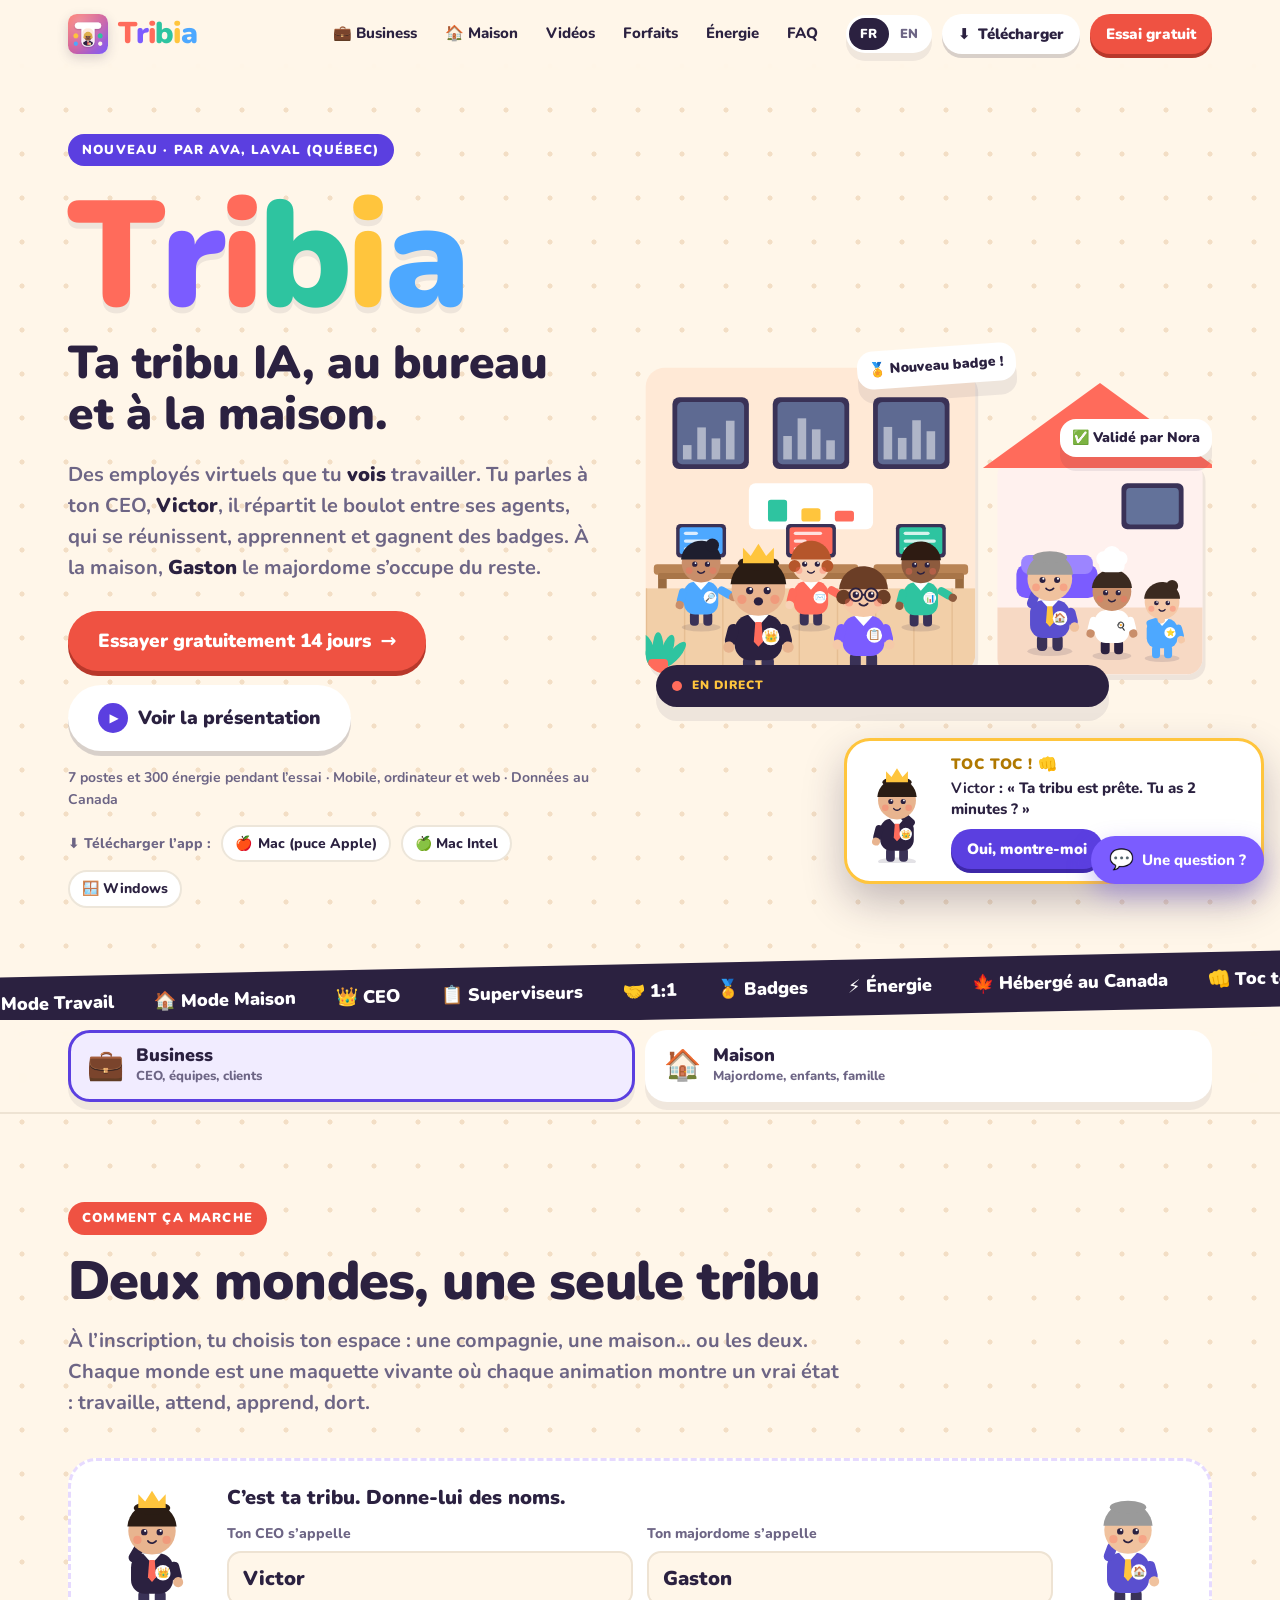
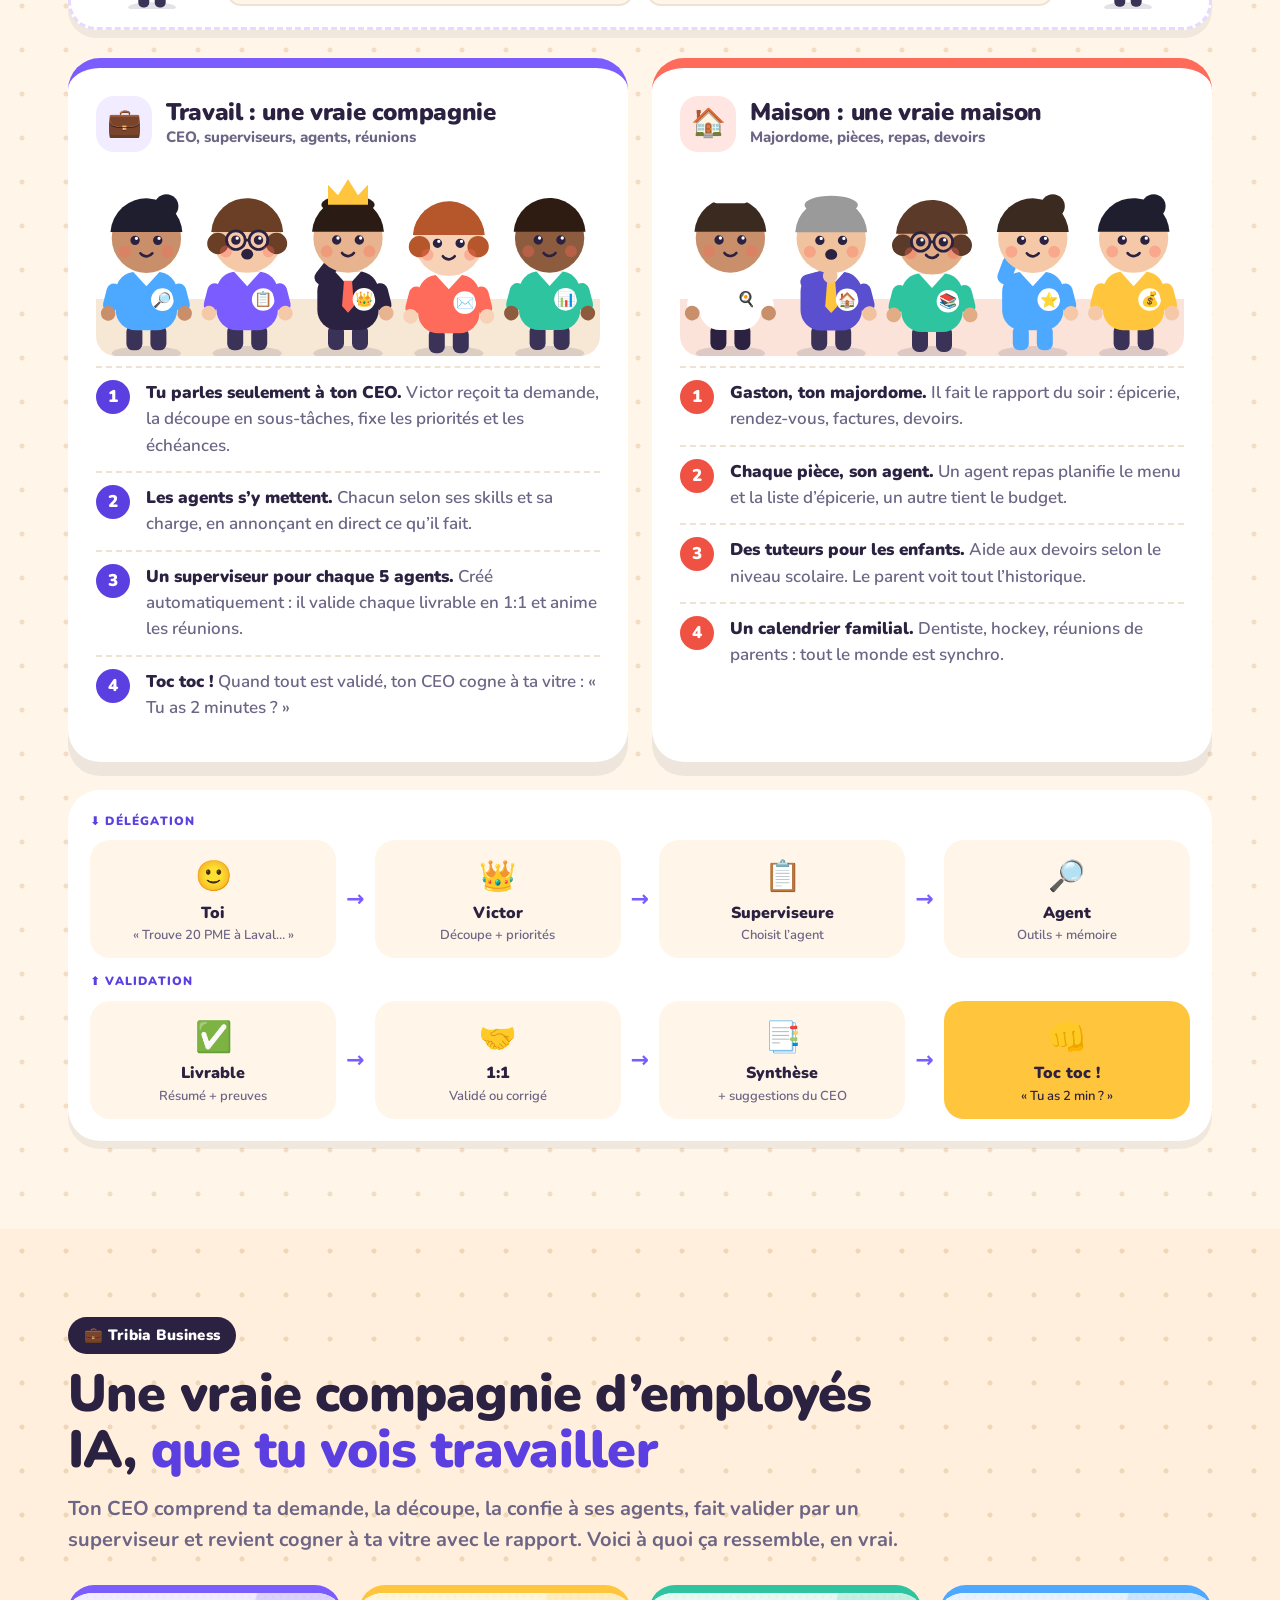
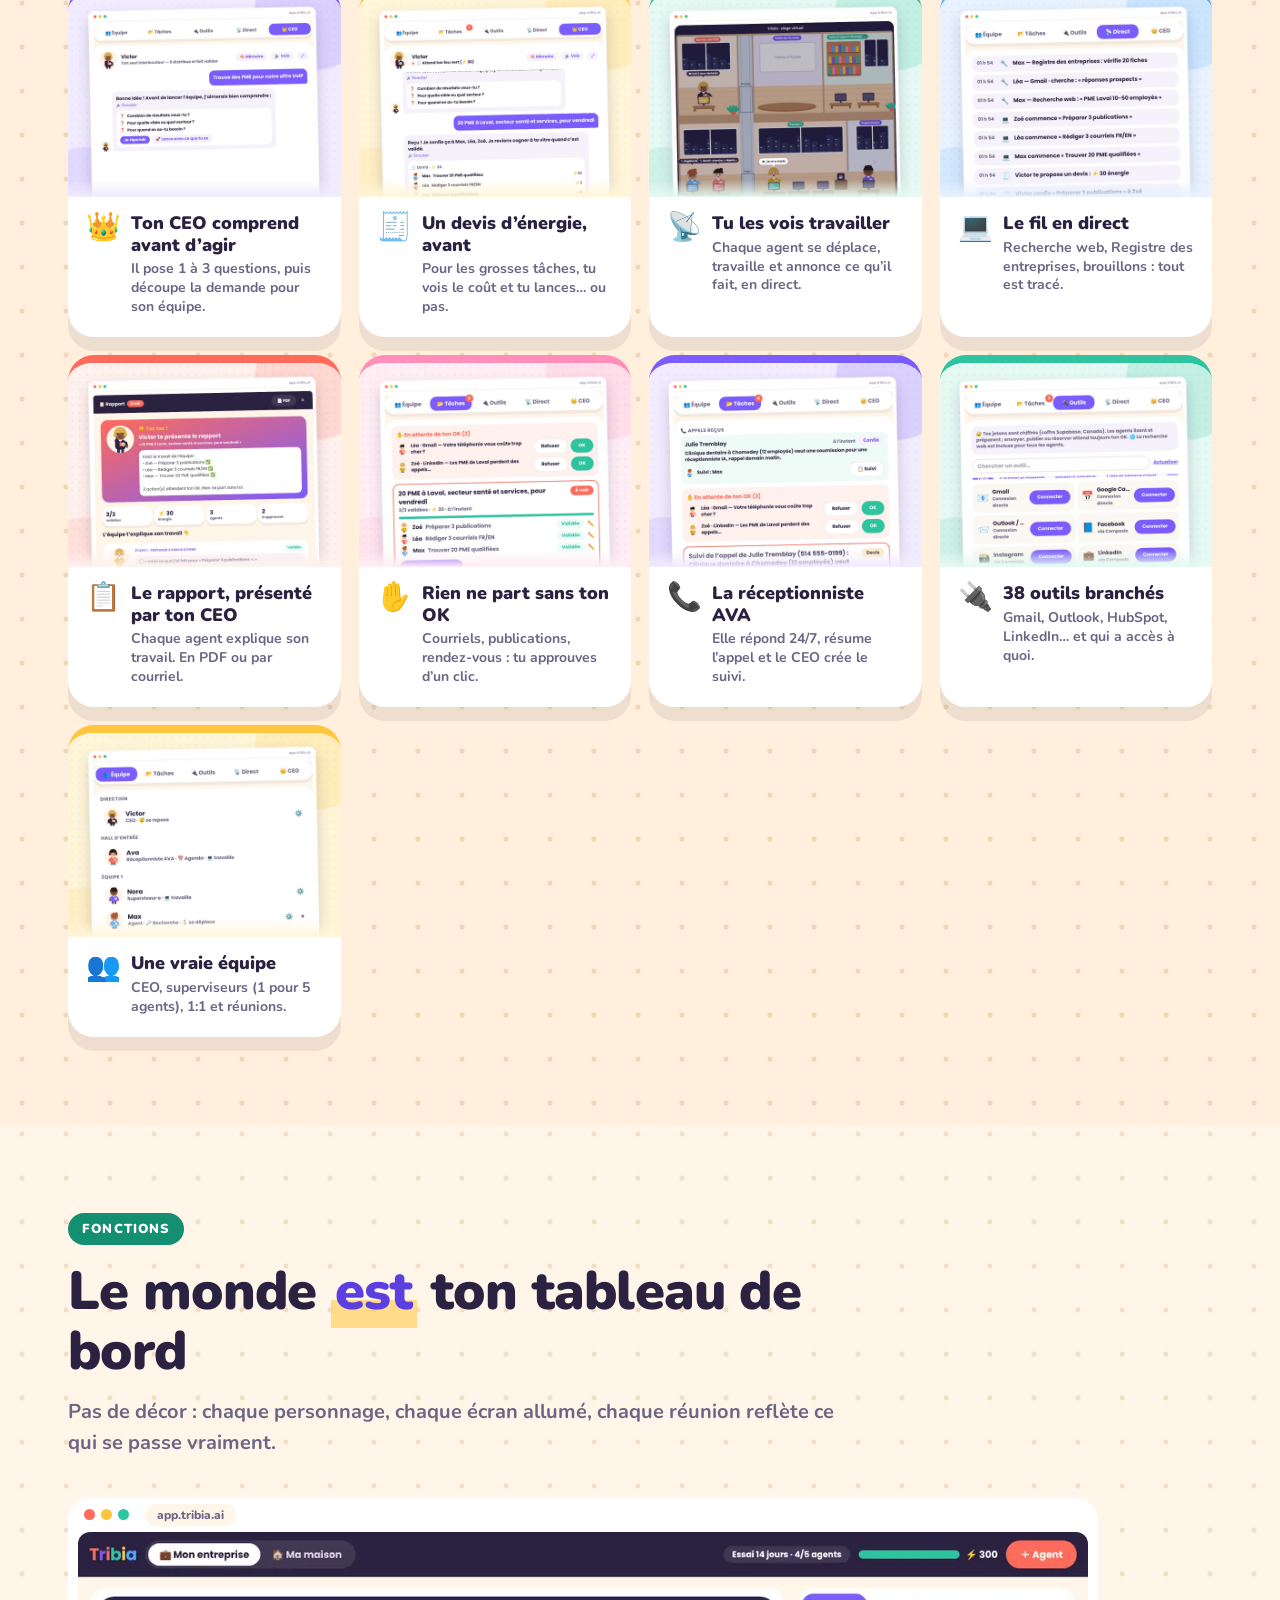
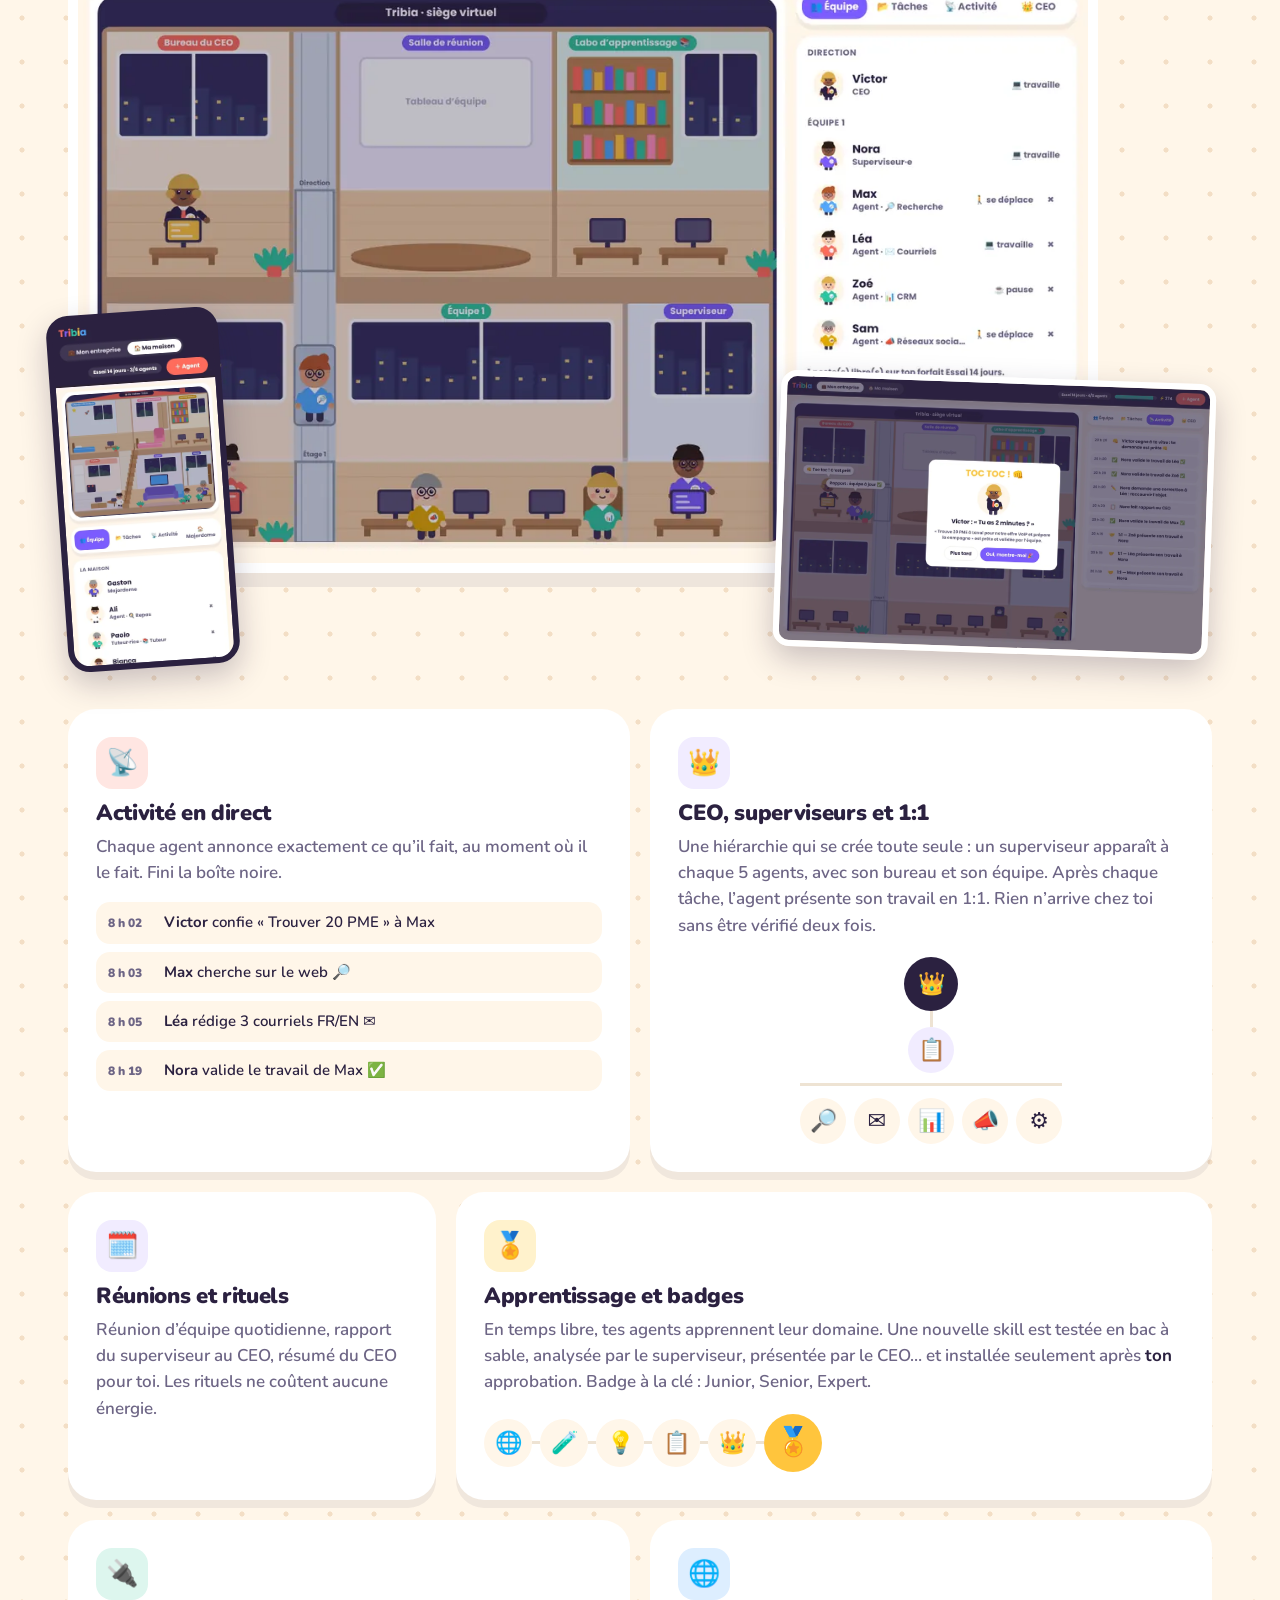
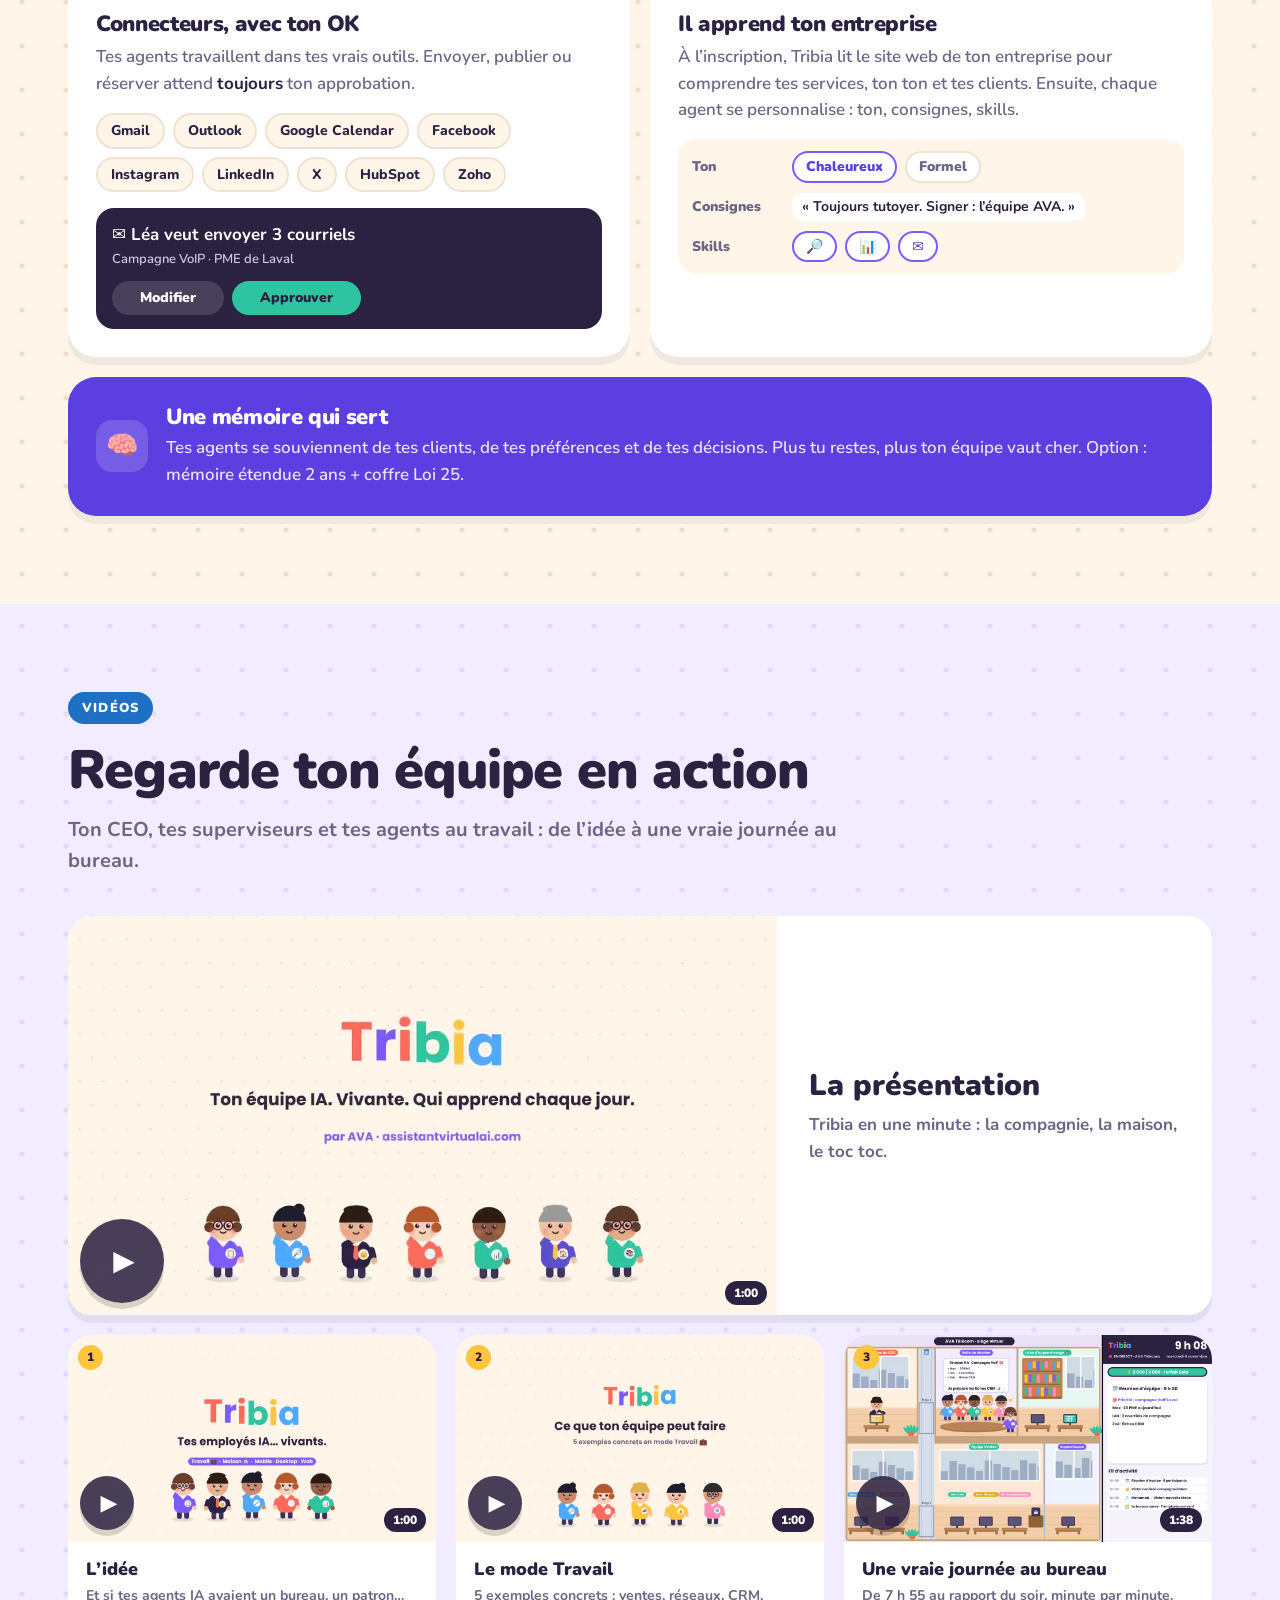
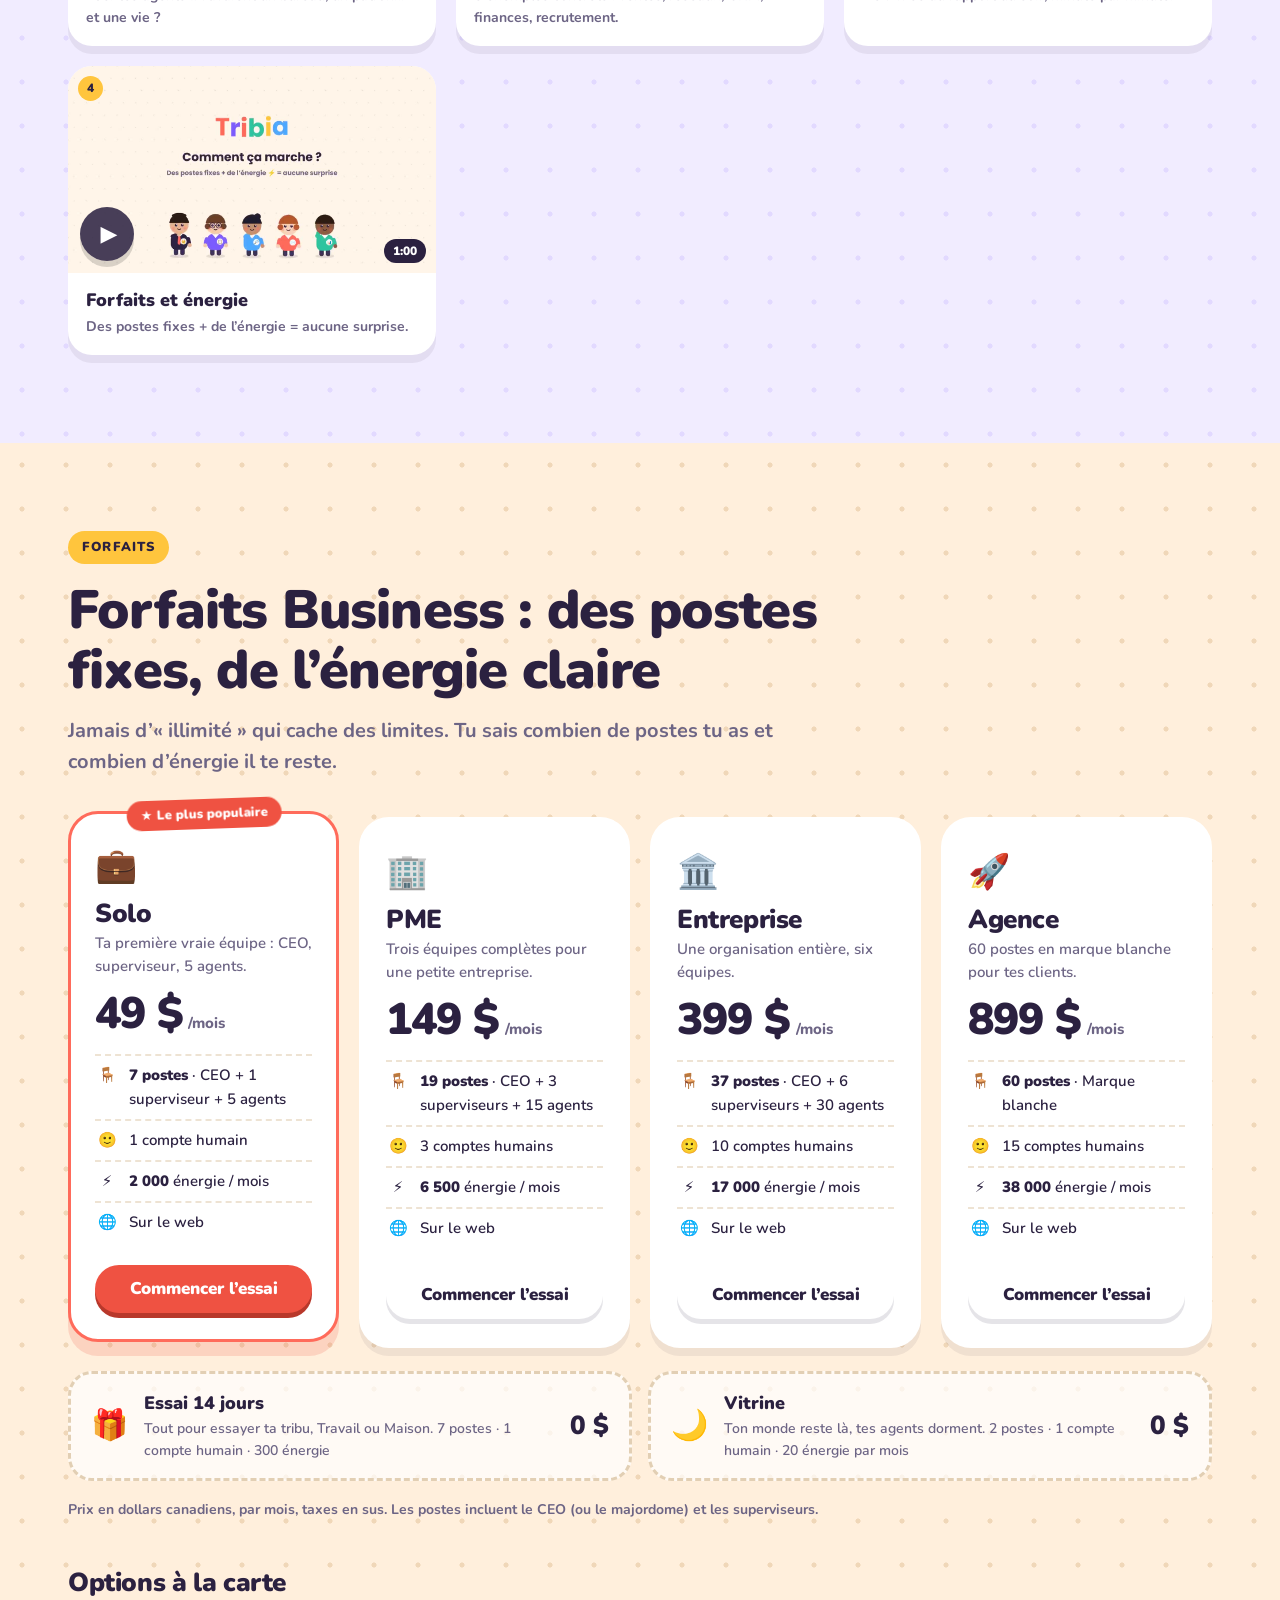
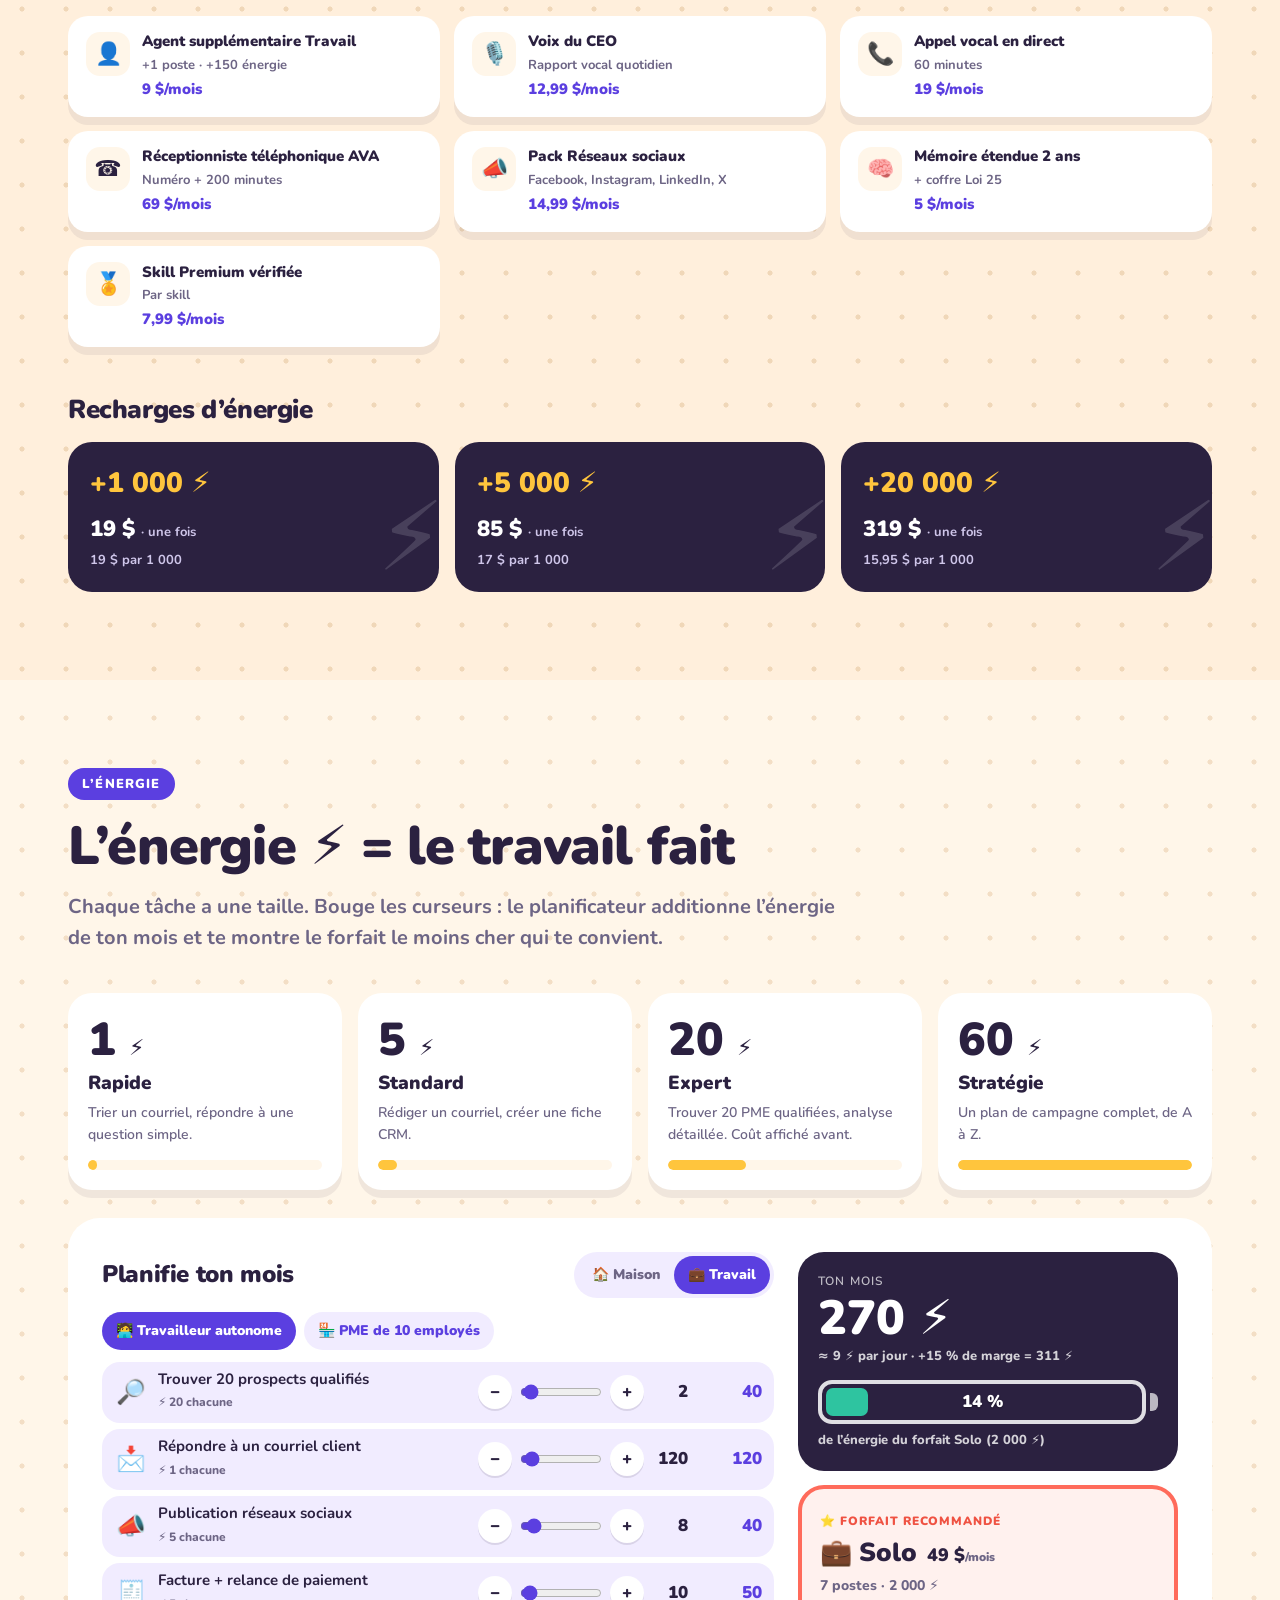
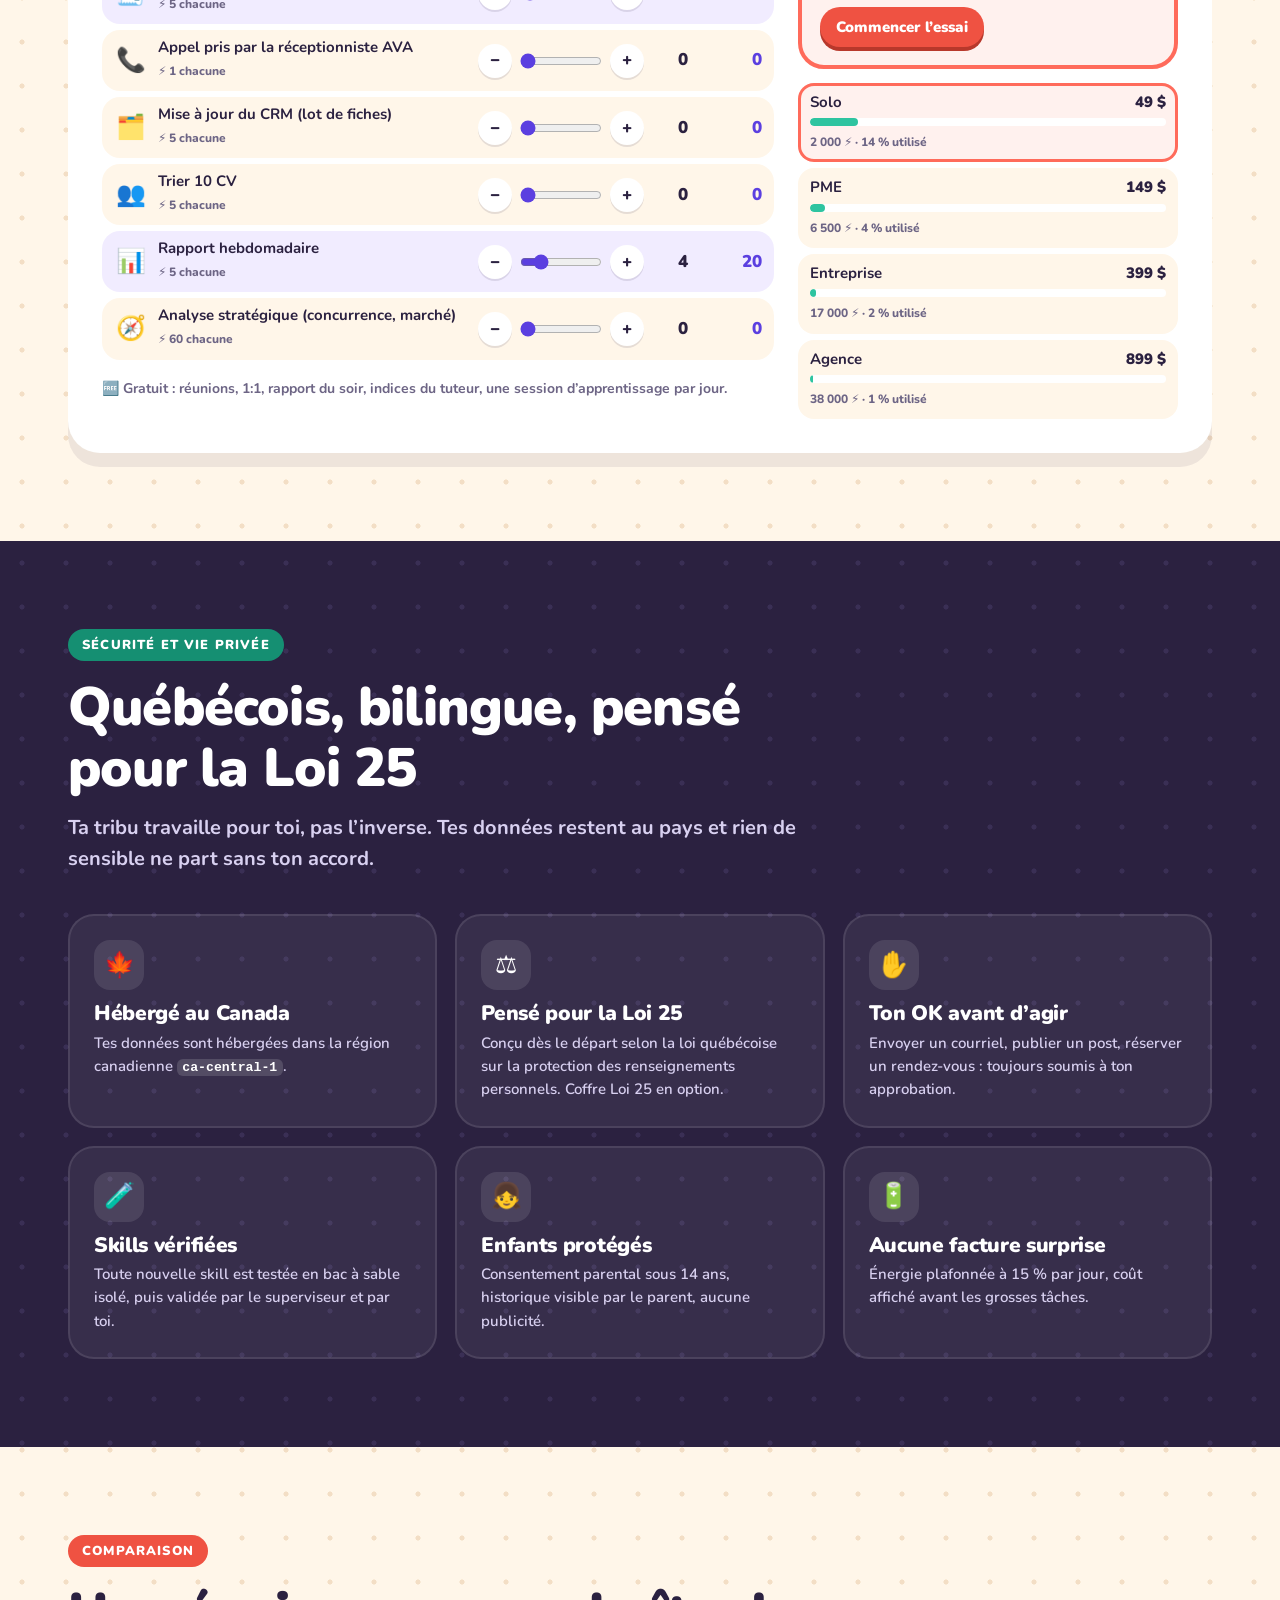
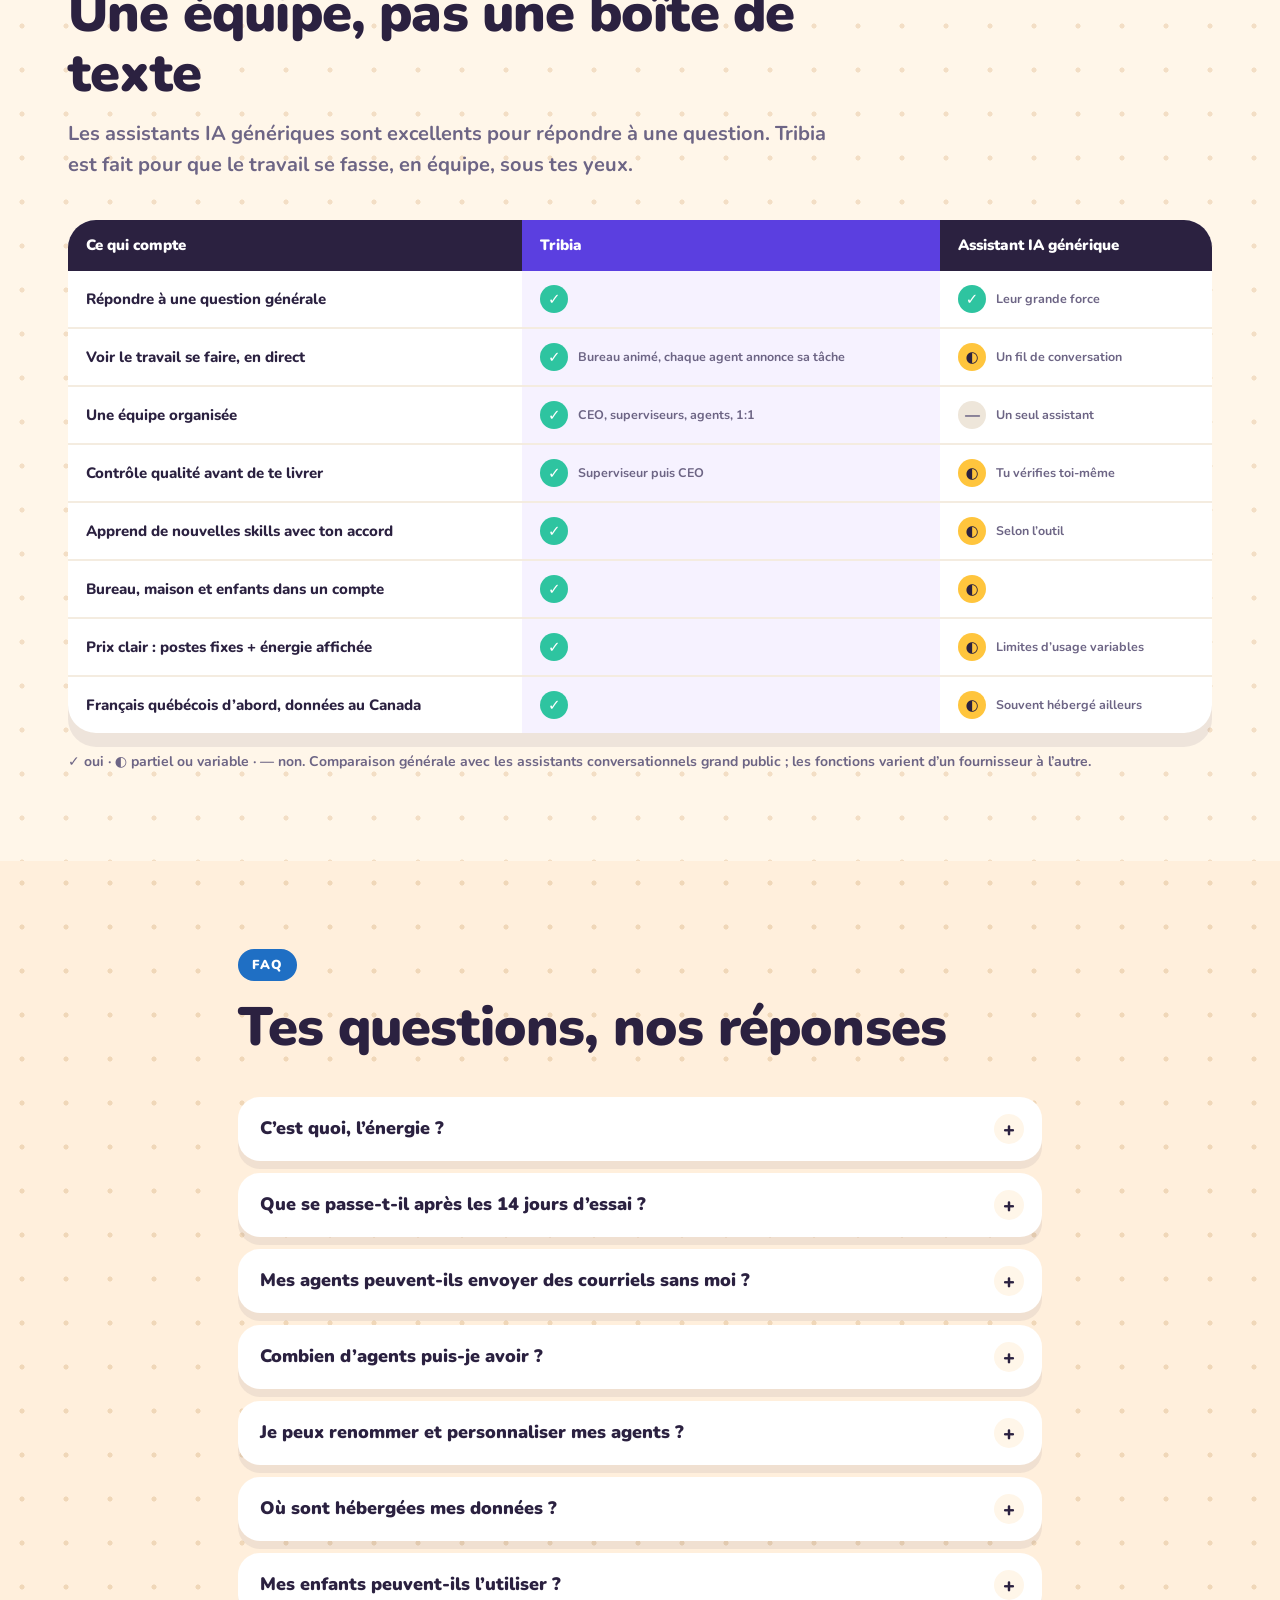
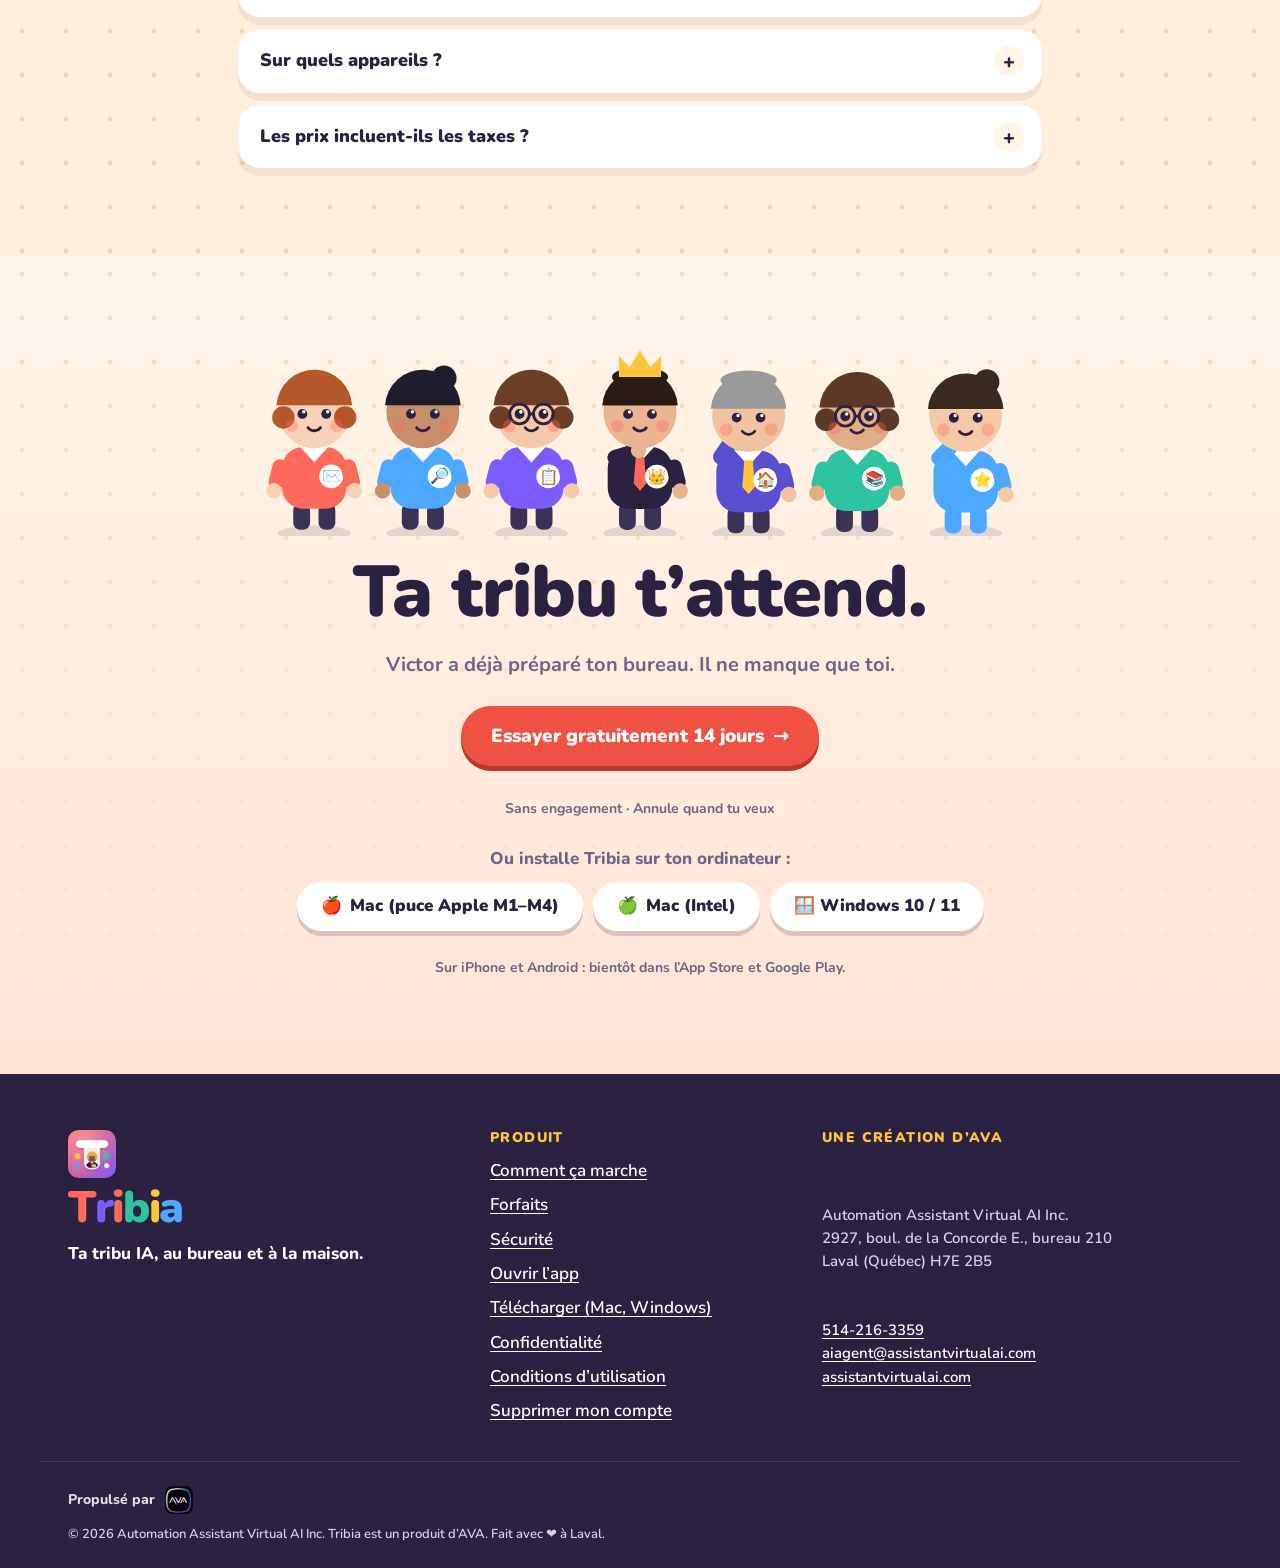
==== index.html @ 245bad97 "Publication 8109d68" ====
<!doctype html>
<html lang="fr">
<head>
<meta charset="utf-8">
<meta name="viewport" content="width=device-width, initial-scale=1">
<title>Tribia — Ta tribu IA, au bureau et à la maison</title>
<meta name="description" content="Tribia : des employés IA virtuels que tu vois travailler. Un CEO, des superviseurs et des agents au bureau, un majordome à la maison. Essai gratuit 14 jours. Données hébergées au Canada.">
<meta name="theme-color" content="#FFF6E9">
<meta property="og:title" content="Tribia — Ta tribu IA, au bureau et à la maison">
<meta property="og:description" content="Des employés IA vivants : un CEO qui distribue le travail, des agents qui se réunissent et apprennent, un majordome pour la maison.">
<meta property="og:image" content="assets/posters/tribia-presentation.jpg">
<link rel="icon" type="image/png" href="assets/img/favicon.png">
<link rel="apple-touch-icon" href="assets/img/apple-touch-icon.png">
<link rel="preload" href="assets/fonts/nunito-latin-wght-normal.woff2" as="font" type="font/woff2" crossorigin>
<link rel="stylesheet" href="assets/css/site.css">
</head>
<body>
<a class="skip" href="#main"><span data-l="fr">Aller au contenu</span><span data-l="en">Skip to content</span></a>

<!-- ================= EN-TÊTE ================= -->
<header class="top" id="top">
  <div class="wrap top-in">
    <a class="brand" href="#accueil" aria-label="Tribia — accueil" data-aria-fr="Tribia — accueil" data-aria-en="Tribia — home">
      <img class="brand-ic" src="assets/img/tribia-icon.png" alt="" width="40" height="40">
      <span class="wm" aria-hidden="true"><span>T</span><span>r</span><span>i</span><span>b</span><span>i</span><span>a</span></span>
    </a>
    <nav class="nav" id="nav" aria-label="Navigation principale" data-aria-fr="Navigation principale" data-aria-en="Main navigation">
      <a href="#business" data-goto="work">💼 Business</a>
      <a href="#maison" data-goto="home">🏠 <span data-l="fr">Maison</span><span data-l="en">Home</span></a>
      <a href="#videos" data-goto="videos"><span data-l="fr">Vidéos</span><span data-l="en">Videos</span></a>
      <a href="#forfaits" data-goto="plans"><span data-l="fr">Forfaits</span><span data-l="en">Pricing</span></a>
      <a href="#energie"><span data-l="fr">Énergie</span><span data-l="en">Energy</span></a>
      <a href="#faq">FAQ</a>
    </nav>
    <div class="top-act">
      <div class="lang" role="group" aria-label="Langue" data-aria-fr="Langue" data-aria-en="Language">
        <button type="button" data-setlang="fr" aria-pressed="true" lang="fr">FR</button>
        <button type="button" data-setlang="en" aria-pressed="false" lang="en">EN</button>
      </div>
      <a class="btn btn-sm btn-ghost hide-sm" href="#telecharger">⬇️ <span data-l="fr">Télécharger</span><span data-l="en">Download</span></a>
      <a class="btn btn-sm btn-coral hide-sm" data-app="nav" href="https://app.tribia.ai"><span data-l="fr">Essai gratuit</span><span data-l="en">Free trial</span></a>
      <button class="burger" type="button" aria-expanded="false" aria-controls="nav" aria-label="Menu"><span></span><span></span><span></span></button>
    </div>
  </div>
</header>

<main id="main">

<!-- ================= HÉROS ================= -->
<section class="hero" id="accueil" aria-labelledby="hero-title">
  <div class="wrap hero-in">
    <div class="hero-copy">
      <p class="kick kick-violet"><span data-l="fr">Nouveau · par AVA, Laval (Québec)</span><span data-l="en">New · by AVA, Laval (Québec)</span></p>
      <h1 id="hero-title">
        <span class="wm wm-xl" aria-hidden="true"><span>T</span><span>r</span><span>i</span><span>b</span><span>i</span><span>a</span></span>
        <span class="sr">Tribia — </span>
        <span class="tagline"><span data-l="fr">Ta tribu IA, au bureau et&nbsp;à&nbsp;la&nbsp;maison.</span><span data-l="en">Your AI tribe, at work and&nbsp;at&nbsp;home.</span></span>
      </h1>
      <p class="lead">
        <span data-l="fr">Des employés virtuels que tu <b>vois</b> travailler. Tu parles à ton CEO, <b class="n-ceo">Victor</b>, il répartit le boulot entre ses agents, qui se réunissent, apprennent et gagnent des badges. À la maison, <b class="n-maj">Gaston</b> le majordome s’occupe du reste.</span>
        <span data-l="en">Virtual employees you can actually <b>watch</b> at work. You talk to your CEO, <b class="n-ceo">Victor</b>, who splits the job across his agents. They hold meetings, learn and earn badges. At home, <b class="n-maj">Gaston</b> the butler handles the rest.</span>
      </p>
      <div class="cta-row">
        <a class="btn btn-coral btn-lg" data-app="hero" href="https://app.tribia.ai"><span data-l="fr">Essayer gratuitement 14 jours</span><span data-l="en">Try it free for 14 days</span> <span aria-hidden="true">→</span></a>
        <button class="btn btn-ghost btn-lg" type="button" data-play="presentation"><span class="play-dot" aria-hidden="true">▶</span><span data-l="fr">Voir la présentation</span><span data-l="en">Watch the overview</span></button>
      </div>
      <p class="micro"><span data-l="fr">7 postes et 300 énergie pendant l’essai · Mobile, ordinateur et web · Données au Canada</span><span data-l="en">7 seats and 300 energy during the trial · Mobile, desktop and web · Data in Canada</span></p>
      <p class="dl-hero"><span class="dl-hero-t"><span data-l="fr">⬇️ Télécharger l’app :</span><span data-l="en">⬇️ Download the app:</span></span>
        <a href="https://github.com/AssistantVirtualAI/tribia-app/releases/latest/download/Tribia-mac-arm64.dmg" data-dl="mac-arm64">🍎 <span data-l="fr">Mac (puce Apple)</span><span data-l="en">Mac (Apple chip)</span></a>
        <a href="https://github.com/AssistantVirtualAI/tribia-app/releases/latest/download/Tribia-mac-x64.dmg" data-dl="mac-x64">🍏 Mac Intel</a>
        <a href="https://github.com/AssistantVirtualAI/tribia-app/releases/latest/download/Tribia-windows-setup.exe" data-dl="win">🪟 Windows</a></p>
    </div>
    <div class="hero-art">
      <div class="stage">
        <canvas data-scene="hero" class="stage-cv" role="img" aria-label="Le bureau virtuel et la maison de Tribia : un CEO couronné, une superviseure, trois agents à leurs bureaux, un majordome, un chef et un enfant." data-aria-fr="Le bureau virtuel et la maison de Tribia : un CEO couronné, une superviseure, trois agents à leurs bureaux, un majordome, un chef et un enfant." data-aria-en="Tribia's virtual office and home: a crowned CEO, a supervisor, three agents at their desks, a butler, a chef and a kid."></canvas>
        <div class="live" aria-hidden="true">
          <span class="live-dot"></span><span class="live-lbl"><span data-l="fr">EN DIRECT</span><span data-l="en">LIVE</span></span>
          <span class="live-txt" id="liveTxt">…</span>
        </div>
        <div class="sticker s1" aria-hidden="true">🏅 <span data-l="fr">Nouveau badge !</span><span data-l="en">New badge!</span></div>
        <div class="sticker s2" aria-hidden="true">✅ <span data-l="fr">Validé par Nora</span><span data-l="en">Approved by Nora</span></div>
      </div>
    </div>
  </div>
  <div class="marquee" aria-hidden="true">
    <div class="marquee-in">
      <span>💼 <span data-l="fr">Mode Travail</span><span data-l="en">Work mode</span></span><span>🏠 <span data-l="fr">Mode Maison</span><span data-l="en">Home mode</span></span><span>👑 CEO</span><span>📋 <span data-l="fr">Superviseurs</span><span data-l="en">Supervisors</span></span><span>🤝 1:1</span><span>🏅 Badges</span><span>⚡ <span data-l="fr">Énergie</span><span data-l="en">Energy</span></span><span>🍁 <span data-l="fr">Hébergé au Canada</span><span data-l="en">Hosted in Canada</span></span><span>👊 Toc toc !</span>
      <span>💼 <span data-l="fr">Mode Travail</span><span data-l="en">Work mode</span></span><span>🏠 <span data-l="fr">Mode Maison</span><span data-l="en">Home mode</span></span><span>👑 CEO</span><span>📋 <span data-l="fr">Superviseurs</span><span data-l="en">Supervisors</span></span><span>🤝 1:1</span><span>🏅 Badges</span><span>⚡ <span data-l="fr">Énergie</span><span data-l="en">Energy</span></span><span>🍁 <span data-l="fr">Hébergé au Canada</span><span data-l="en">Hosted in Canada</span></span><span>👊 Toc toc !</span>
    </div>
  </div>
</section>

<!-- ================= CHOIX : BUSINESS OU MAISON ================= -->
<nav class="parts" id="parts" aria-label="Business ou Maison" data-aria-fr="Business ou Maison" data-aria-en="Business or Home">
  <div class="wrap parts-in">
    <button type="button" data-part="work" aria-pressed="true"><span class="pi" aria-hidden="true">💼</span><span><b>Business</b><small><span data-l="fr">CEO, équipes, clients</span><span data-l="en">CEO, teams, clients</span></small></span></button>
    <button type="button" data-part="home" aria-pressed="false"><span class="pi" aria-hidden="true">🏠</span><span><b><span data-l="fr">Maison</span><span data-l="en">Home</span></b><small><span data-l="fr">Majordome, enfants, famille</span><span data-l="en">Butler, kids, family</span></small></span></button>
  </div>
</nav>


<!-- ================= COMMENT ÇA MARCHE ================= -->
<section class="sec" id="comment" aria-labelledby="comment-title">
  <div class="wrap">
    <div class="sec-head">
      <p class="kick kick-coral"><span data-l="fr">Comment ça marche</span><span data-l="en">How it works</span></p>
      <h2 id="comment-title"><span data-l="fr">Deux mondes, une seule tribu</span><span data-l="en">Two worlds, one tribe</span></h2>
      <p class="sub"><span data-l="fr">À l’inscription, tu choisis ton espace : une compagnie, une maison… ou les deux. Chaque monde est une maquette vivante où chaque animation montre un vrai état : travaille, attend, apprend, dort.</span><span data-l="en">When you sign up, you pick your space: a company, a home… or both. Each world is a living model where every animation shows a real state: working, waiting, learning, sleeping.</span></p>
    </div>

    <div class="name-it reveal">
      <div class="name-cv"><canvas data-chars="ceo+crown+wave" role="img" aria-label="Ton CEO" data-aria-fr="Ton CEO" data-aria-en="Your CEO"></canvas></div>
      <div class="name-fields">
        <p class="name-q"><span data-l="fr">C’est ta tribu. Donne-lui des noms.</span><span data-l="en">It’s your tribe. Name them.</span></p>
        <div class="fields">
          <label class="field"><span><span data-l="fr">Ton CEO s’appelle</span><span data-l="en">Your CEO is called</span></span><input id="nameCeo" type="text" maxlength="16" value="Victor" autocomplete="off" spellcheck="false"></label>
          <label class="field"><span><span data-l="fr">Ton majordome s’appelle</span><span data-l="en">Your butler is called</span></span><input id="nameMaj" type="text" maxlength="16" value="Gaston" autocomplete="off" spellcheck="false"></label>
        </div>
      </div>
      <div class="name-cv"><canvas data-chars="maj+wave" role="img" aria-label="Ton majordome" data-aria-fr="Ton majordome" data-aria-en="Your butler"></canvas></div>
    </div>

    <div class="worlds">
      <article class="world world-work reveal">
        <div class="world-top">
          <span class="world-ico" aria-hidden="true">💼</span>
          <div>
            <h3><span data-l="fr">Travail : une vraie compagnie</span><span data-l="en">Work: a real company</span></h3>
            <p class="world-sub"><span data-l="fr">CEO, superviseurs, agents, réunions</span><span data-l="en">CEO, supervisors, agents, meetings</span></p>
          </div>
        </div>
        <canvas class="world-cv" data-chars="max sup+talk ceo+crown+wave lea zoe" role="img" aria-label="L’équipe Travail : agents, superviseure et CEO" data-aria-fr="L’équipe Travail : agents, superviseure et CEO" data-aria-en="The Work team: agents, supervisor and CEO"></canvas>
        <ol class="steps">
          <li><b><span data-l="fr">Tu parles seulement à ton CEO.</span><span data-l="en">You only talk to your CEO.</span></b> <span data-l="fr"><span class="n-ceo">Victor</span> reçoit ta demande, la découpe en sous-tâches, fixe les priorités et les échéances.</span><span data-l="en"><span class="n-ceo">Victor</span> takes your request, splits it into subtasks and sets priorities and deadlines.</span></li>
          <li><b><span data-l="fr">Les agents s’y mettent.</span><span data-l="en">The agents get to work.</span></b> <span data-l="fr">Chacun selon ses skills et sa charge, en annonçant en direct ce qu’il fait.</span><span data-l="en">Each one by skills and workload, announcing live exactly what it is doing.</span></li>
          <li><b><span data-l="fr">Un superviseur pour chaque 5 agents.</span><span data-l="en">One supervisor for every 5 agents.</span></b> <span data-l="fr">Créé automatiquement : il valide chaque livrable en 1:1 et anime les réunions.</span><span data-l="en">Created automatically: it reviews every deliverable in a 1:1 and runs the meetings.</span></li>
          <li><b><span data-l="fr">Toc toc !</span><span data-l="en">Knock knock!</span></b> <span data-l="fr">Quand tout est validé, ton CEO cogne à ta vitre : « Tu as 2 minutes ? »</span><span data-l="en">Once everything is approved, your CEO knocks on your screen: “Got 2 minutes?”</span></li>
        </ol>
      </article>

      <article class="world world-home reveal">
        <div class="world-top">
          <span class="world-ico" aria-hidden="true">🏠</span>
          <div>
            <h3><span data-l="fr">Maison : une vraie maison</span><span data-l="en">Home: a real house</span></h3>
            <p class="world-sub"><span data-l="fr">Majordome, pièces, repas, devoirs</span><span data-l="en">Butler, rooms, meals, homework</span></p>
          </div>
        </div>
        <canvas class="world-cv" data-chars="chef maj+wave+talk tut kid+wave fin" role="img" aria-label="L’équipe Maison : chef, majordome, tuteur, enfant et agent budget" data-aria-fr="L’équipe Maison : chef, majordome, tuteur, enfant et agent budget" data-aria-en="The Home team: chef, butler, tutor, kid and budget agent"></canvas>
        <ol class="steps">
          <li><b><span data-l="fr"><span class="n-maj">Gaston</span>, ton majordome.</span><span data-l="en"><span class="n-maj">Gaston</span>, your butler.</span></b> <span data-l="fr">Il fait le rapport du soir : épicerie, rendez-vous, factures, devoirs.</span><span data-l="en">He gives you the evening report: groceries, appointments, bills, homework.</span></li>
          <li><b><span data-l="fr">Chaque pièce, son agent.</span><span data-l="en">Every room has its agent.</span></b> <span data-l="fr">Un agent repas planifie le menu et la liste d’épicerie, un autre tient le budget.</span><span data-l="en">A meals agent plans the menu and grocery list, another keeps the budget.</span></li>
          <li><b><span data-l="fr">Des tuteurs pour les enfants.</span><span data-l="en">Tutors for the kids.</span></b> <span data-l="fr">Aide aux devoirs selon le niveau scolaire. Le parent voit tout l’historique.</span><span data-l="en">Homework help matched to grade level. Parents see the full history.</span></li>
          <li><b><span data-l="fr">Un calendrier familial.</span><span data-l="en">A family calendar.</span></b> <span data-l="fr">Dentiste, hockey, réunions de parents : tout le monde est synchro.</span><span data-l="en">Dentist, hockey, parent-teacher nights: everyone stays in sync.</span></li>
        </ol>
      </article>
    </div>

    <div class="flow reveal" aria-label="Le cycle d’une tâche" data-aria-fr="Le cycle d’une tâche" data-aria-en="The life of a task" role="group">
      <div class="flow-row">
        <span class="flow-lbl">⬇ <span data-l="fr">Délégation</span><span data-l="en">Delegation</span></span>
        <div class="node"><span class="e" aria-hidden="true">🙂</span><b><span data-l="fr">Toi</span><span data-l="en">You</span></b><small><span data-l="fr">« Trouve 20 PME à Laval… »</span><span data-l="en">“Find 20 SMBs in Laval…”</span></small></div>
        <span class="arr" aria-hidden="true">→</span>
        <div class="node"><span class="e" aria-hidden="true">👑</span><b class="n-ceo">Victor</b><small><span data-l="fr">Découpe + priorités</span><span data-l="en">Splits + prioritizes</span></small></div>
        <span class="arr" aria-hidden="true">→</span>
        <div class="node"><span class="e" aria-hidden="true">📋</span><b><span data-l="fr">Superviseure</span><span data-l="en">Supervisor</span></b><small><span data-l="fr">Choisit l’agent</span><span data-l="en">Picks the agent</span></small></div>
        <span class="arr" aria-hidden="true">→</span>
        <div class="node"><span class="e" aria-hidden="true">🔎</span><b><span data-l="fr">Agent</span><span data-l="en">Agent</span></b><small><span data-l="fr">Outils + mémoire</span><span data-l="en">Tools + memory</span></small></div>
      </div>
      <div class="flow-row">
        <span class="flow-lbl">⬆ <span data-l="fr">Validation</span><span data-l="en">Review</span></span>
        <div class="node"><span class="e" aria-hidden="true">✅</span><b><span data-l="fr">Livrable</span><span data-l="en">Deliverable</span></b><small><span data-l="fr">Résumé + preuves</span><span data-l="en">Summary + proof</span></small></div>
        <span class="arr" aria-hidden="true">→</span>
        <div class="node"><span class="e" aria-hidden="true">🤝</span><b>1:1</b><small><span data-l="fr">Validé ou corrigé</span><span data-l="en">Approved or fixed</span></small></div>
        <span class="arr" aria-hidden="true">→</span>
        <div class="node"><span class="e" aria-hidden="true">📑</span><b><span data-l="fr">Synthèse</span><span data-l="en">Summary</span></b><small><span data-l="fr">+ suggestions du CEO</span><span data-l="en">+ CEO suggestions</span></small></div>
        <span class="arr" aria-hidden="true">→</span>
        <div class="node node-hl"><span class="e" aria-hidden="true">👊</span><b><span data-l="fr">Toc toc !</span><span data-l="en">Knock knock!</span></b><small><span data-l="fr">« Tu as 2 min ? »</span><span data-l="en">“Got 2 min?”</span></small></div>
      </div>
    </div>
  </div>
</section>

<div class="zone" data-part="work" id="business">
<!-- ================= BUSINESS : FLYERS ================= -->
<section class="sec sec-cream2" id="business-intro" aria-labelledby="biz-title">
  <div class="wrap">
    <div class="part-hero">
      <span class="part-badge">💼 Tribia Business</span>
      <h2 id="biz-title"><span data-l="fr">Une vraie compagnie d’employés IA, <em>que tu vois travailler</em></span><span data-l="en">A real company of AI employees, <em>that you watch at work</em></span></h2>
      <p class="sub"><span data-l="fr">Ton CEO comprend ta demande, la découpe, la confie à ses agents, fait valider par un superviseur et revient cogner à ta vitre avec le rapport. Voici à quoi ça ressemble, en vrai.</span><span data-l="en">Your CEO understands your request, splits it, hands it to agents, gets it reviewed by a supervisor and knocks on your screen with the report. Here’s what it really looks like.</span></p>
    </div>
    <div class="flyers" id="flyers-work"></div>
  </div>
</section>

<!-- ================= FONCTIONS ================= -->
<section class="sec" id="fonctions" aria-labelledby="fonctions-title">
  <div class="wrap">
    <div class="sec-head">
      <p class="kick kick-mint"><span data-l="fr">Fonctions</span><span data-l="en">Features</span></p>
      <h2 id="fonctions-title"><span data-l="fr">Le monde <em>est</em> ton tableau de bord</span><span data-l="en">The world <em>is</em> your dashboard</span></h2>
      <p class="sub"><span data-l="fr">Pas de décor : chaque personnage, chaque écran allumé, chaque réunion reflète ce qui se passe vraiment.</span><span data-l="en">It’s not decoration: every character, every glowing screen, every meeting reflects what is really happening.</span></p>
    </div>

    <div class="shots reveal">
      <figure class="shot shot-main">
        <div class="shot-bar" aria-hidden="true"><i></i><i></i><i></i><span>app.tribia.ai</span></div>
        <img src="assets/img/compagnie.webp" width="1200" height="750" loading="lazy" alt="Écran de Tribia : le siège virtuel avec le bureau du CEO, la salle de réunion, le local d’apprentissage et la liste de l’équipe." data-alt-fr="Écran de Tribia : le siège virtuel avec le bureau du CEO, la salle de réunion, le local d’apprentissage et la liste de l’équipe." data-alt-en="Tribia screen: the virtual headquarters with the CEO office, meeting room, learning lounge and team list.">
      </figure>
      <figure class="shot shot-toc">
        <img src="assets/img/toc-toc.webp" width="1200" height="750" loading="lazy" alt="Le CEO cogne à la vitre : « Toc toc ! Tu as 2 minutes ? »" data-alt-fr="Le CEO cogne à la vitre : « Toc toc ! Tu as 2 minutes ? »" data-alt-en="The CEO knocks on the screen: “Knock knock! Got 2 minutes?”">
      </figure>
      <figure class="shot shot-phone">
        <img src="assets/img/mobile.webp" width="390" height="844" loading="lazy" alt="Tribia sur mobile" data-alt-fr="Tribia sur mobile" data-alt-en="Tribia on mobile">
      </figure>
    </div>

    <div class="bento">
      <article class="card f-live reveal">
        <span class="f-ico" aria-hidden="true">📡</span>
        <h3><span data-l="fr">Activité en direct</span><span data-l="en">Live activity</span></h3>
        <p><span data-l="fr">Chaque agent annonce exactement ce qu’il fait, au moment où il le fait. Fini la boîte noire.</span><span data-l="en">Every agent announces exactly what it is doing, as it does it. No more black box.</span></p>
        <ul class="feed" aria-label="Exemple de fil d’activité" data-aria-fr="Exemple de fil d’activité" data-aria-en="Sample activity feed">
          <li><time>8 h 02</time><span data-l="fr"><b class="n-ceo">Victor</b> confie « Trouver 20 PME » à Max</span><span data-l="en"><b class="n-ceo">Victor</b> assigns “Find 20 SMBs” to Max</span></li>
          <li><time>8 h 03</time><span data-l="fr"><b>Max</b> cherche sur le web 🔎</span><span data-l="en"><b>Max</b> is searching the web 🔎</span></li>
          <li><time>8 h 05</time><span data-l="fr"><b>Léa</b> rédige 3 courriels FR/EN ✉️</span><span data-l="en"><b>Léa</b> is drafting 3 FR/EN emails ✉️</span></li>
          <li><time>8 h 19</time><span data-l="fr"><b>Nora</b> valide le travail de Max ✅</span><span data-l="en"><b>Nora</b> approves Max’s work ✅</span></li>
        </ul>
      </article>

      <article class="card f-org reveal">
        <span class="f-ico" aria-hidden="true">👑</span>
        <h3><span data-l="fr">CEO, superviseurs et 1:1</span><span data-l="en">CEO, supervisors and 1:1s</span></h3>
        <p><span data-l="fr">Une hiérarchie qui se crée toute seule : un superviseur apparaît à chaque 5 agents, avec son bureau et son équipe. Après chaque tâche, l’agent présente son travail en 1:1. Rien n’arrive chez toi sans être vérifié deux fois.</span><span data-l="en">A hierarchy that builds itself: a supervisor appears for every 5 agents, with an office and a team. After each task, the agent presents its work in a 1:1. Nothing reaches you without being checked twice.</span></p>
        <div class="org" aria-hidden="true"><span class="o o-ceo">👑</span><span class="o-line"></span><span class="o o-sup">📋</span><span class="o-kids"><span class="o">🔎</span><span class="o">✉️</span><span class="o">📊</span><span class="o">📣</span><span class="o">⚙️</span></span></div>
      </article>

      <article class="card f-meet reveal">
        <span class="f-ico" aria-hidden="true">🗓️</span>
        <h3><span data-l="fr">Réunions et rituels</span><span data-l="en">Meetings and rituals</span></h3>
        <p><span data-l="fr">Réunion d’équipe quotidienne, rapport du superviseur au CEO, résumé du CEO pour toi. Les rituels ne coûtent aucune énergie.</span><span data-l="en">Daily team meeting, supervisor report to the CEO, CEO summary for you. Rituals cost zero energy.</span></p>
      </article>

      <article class="card f-learn reveal">
        <span class="f-ico" aria-hidden="true">🏅</span>
        <h3><span data-l="fr">Apprentissage et badges</span><span data-l="en">Learning and badges</span></h3>
        <p><span data-l="fr">En temps libre, tes agents apprennent leur domaine. Une nouvelle skill est testée en bac à sable, analysée par le superviseur, présentée par le CEO… et installée seulement après <b>ton</b> approbation. Badge à la clé : Junior, Senior, Expert.</span><span data-l="en">In their free time, your agents study their field. A new skill is tested in a sandbox, reviewed by the supervisor, presented by the CEO… and installed only after <b>your</b> approval. Then comes the badge: Junior, Senior, Expert.</span></p>
        <div class="badges" aria-hidden="true"><span>🌐</span><span>🧪</span><span>💡</span><span>📋</span><span>👑</span><span class="b-gold">🏅</span></div>
      </article>

      <article class="card f-conn reveal">
        <span class="f-ico" aria-hidden="true">🔌</span>
        <h3><span data-l="fr">Connecteurs, avec ton OK</span><span data-l="en">Connectors, with your OK</span></h3>
        <p><span data-l="fr">Tes agents travaillent dans tes vrais outils. Envoyer, publier ou réserver attend <b>toujours</b> ton approbation.</span><span data-l="en">Your agents work in your real tools. Sending, publishing or booking <b>always</b> waits for your approval.</span></p>
        <ul class="chips" aria-label="Connecteurs" data-aria-fr="Connecteurs" data-aria-en="Connectors">
          <li>Gmail</li><li>Outlook</li><li>Google Calendar</li><li>Facebook</li><li>Instagram</li><li>LinkedIn</li><li>X</li><li>HubSpot</li><li>Zoho</li>
        </ul>
        <div class="approve" aria-hidden="true">
          <div class="ap-txt"><b>✉️ <span data-l="fr">Léa veut envoyer 3 courriels</span><span data-l="en">Léa wants to send 3 emails</span></b><small><span data-l="fr">Campagne VoIP · PME de Laval</span><span data-l="en">VoIP campaign · Laval SMBs</span></small></div>
          <div class="ap-btns"><span class="ap-no"><span data-l="fr">Modifier</span><span data-l="en">Edit</span></span><span class="ap-yes"><span data-l="fr">Approuver</span><span data-l="en">Approve</span></span></div>
        </div>
      </article>

      <article class="card f-site reveal">
        <span class="f-ico" aria-hidden="true">🌐</span>
        <h3><span data-l="fr">Il apprend ton entreprise</span><span data-l="en">It learns your business</span></h3>
        <p><span data-l="fr">À l’inscription, Tribia lit le site web de ton entreprise pour comprendre tes services, ton ton et tes clients. Ensuite, chaque agent se personnalise : ton, consignes, skills.</span><span data-l="en">At signup, Tribia reads your company website to understand your services, voice and customers. Then you tailor every agent: tone, instructions, skills.</span></p>
        <div class="tuner" aria-hidden="true">
          <div class="tu-row"><span><span data-l="fr">Ton</span><span data-l="en">Tone</span></span><span class="tu-pill"><span data-l="fr">Chaleureux</span><span data-l="en">Warm</span></span><span class="tu-pill off"><span data-l="fr">Formel</span><span data-l="en">Formal</span></span></div>
          <div class="tu-row"><span><span data-l="fr">Consignes</span><span data-l="en">Instructions</span></span><span class="tu-txt"><span data-l="fr">« Toujours tutoyer. Signer : l’équipe AVA. »</span><span data-l="en">“Keep it friendly. Sign: the AVA team.”</span></span></div>
          <div class="tu-row"><span>Skills</span><span class="tu-pill">🔎</span><span class="tu-pill">📊</span><span class="tu-pill">✉️</span></div>
        </div>
      </article>

      <article class="card f-mem reveal">
        <span class="f-ico" aria-hidden="true">🧠</span>
        <h3><span data-l="fr">Une mémoire qui sert</span><span data-l="en">Memory that matters</span></h3>
        <p><span data-l="fr">Tes agents se souviennent de tes clients, de tes préférences et de tes décisions. Plus tu restes, plus ton équipe vaut cher. Option : mémoire étendue 2 ans + coffre Loi 25.</span><span data-l="en">Your agents remember your clients, preferences and decisions. The longer you stay, the more your team is worth. Option: extended 2-year memory + Law 25 vault.</span></p>
      </article>
    </div>
  </div>
</section>

<!-- ================= VIDÉOS ================= -->
<section class="sec sec-lav" id="videos-work" aria-labelledby="videos-work-title">
  <div class="wrap">
    <div class="sec-head">
      <p class="kick kick-sky"><span data-l="fr">Vidéos</span><span data-l="en">Videos</span></p>
      <h2 id="videos-work-title"><span data-l="fr">Regarde ton équipe en action</span><span data-l="en">Watch your team in action</span></h2>
      <p class="sub"><span data-l="fr">Ton CEO, tes superviseurs et tes agents au travail : de l’idée à une vraie journée au bureau.</span><span data-l="en">Your CEO, supervisors and agents at work: from the idea to a real day at the office.</span></p>
    </div>
    <div class="vgrid" id="vgrid-work"></div>
  </div>
</section>

<!-- ================= FORFAITS ================= -->
<section class="sec sec-cream2" id="forfaits-work" aria-labelledby="forfaits-work-title">
  <div class="wrap">
    <div class="sec-head">
      <p class="kick kick-sun"><span data-l="fr">Forfaits</span><span data-l="en">Pricing</span></p>
      <h2 id="forfaits-work-title"><span data-l="fr">Forfaits Business : des postes fixes, de l’énergie claire</span><span data-l="en">Business plans: fixed seats, clear energy</span></h2>
      <p class="sub"><span data-l="fr">Jamais d’« illimité » qui cache des limites. Tu sais combien de postes tu as et combien d’énergie il te reste.</span><span data-l="en">No “unlimited” that hides limits. You know how many seats you have and how much energy is left.</span></p>
    </div>
    <div class="plans work" id="plans-work"></div>
    <div class="free" id="free-work"></div>
    <p class="fine"><span data-l="fr">Prix en dollars canadiens, par mois, taxes en sus. Les postes incluent le CEO (ou le majordome) et les superviseurs.</span><span data-l="en">Prices in Canadian dollars, per month, taxes extra. Seats include the CEO (or butler) and supervisors.</span></p>

    <div class="addons-wrap">
      <h3 class="h3-lg"><span data-l="fr">Options à la carte</span><span data-l="en">Add-ons</span></h3>
      <div class="addons" id="addons-work"></div>
      <h3 class="h3-lg"><span data-l="fr">Recharges d’énergie</span><span data-l="en">Energy top-ups</span></h3>
      <div class="recharges" id="recharges-work"></div>
    </div>
  </div>
</section>
</div>

<div class="zone" data-part="home" id="maison" hidden>
<!-- ================= MAISON : IDÉES ================= -->
<section class="sec sec-lav" id="maison-idees" aria-labelledby="maison-title">
  <div class="wrap">
    <div class="sec-head">
      <span class="part-badge part-badge-home">🏠 Tribia Maison</span>
      <h2 id="maison-title"><span data-l="fr">Ce que ta tribu fait <em>à la maison</em></span><span data-l="en">What your tribe does <em>at home</em></span></h2>
      <p class="sub"><span data-l="fr">Des exemples concrets, avec l’énergie que ça prend. Une photo suffit souvent : ton équipe s’occupe du reste.</span><span data-l="en">Real examples, with the energy they take. Often a photo is enough: your team handles the rest.</span></p>
    </div>
    <div class="kid-hero reveal">
      <div class="kid-txt">
        <span class="kid-badge">🧒 <span data-l="fr">Nouveau : le coin des enfants</span><span data-l="en">New: the kids’ corner</span></span>
        <h3><span data-l="fr">Un tuteur qui fait seulement ce que <em>toi</em> tu lui demandes</span><span data-l="en">A tutor that only does what <em>you</em> ask</span></h3>
        <ul>
          <li>📚 <span data-l="fr">Tu donnes la mission (« examen de fractions vendredi ») : le tuteur prépare la leçon, un plan d’étude, un quiz, des cartes et une dictée.</span><span data-l="en">You set the mission (“fractions test on Friday”): the tutor prepares the lesson, a study plan, a quiz, flashcards and a spelling test.</span></li>
          <li>📸 <span data-l="fr">Ton enfant prend sa leçon du jour en photo : tout est prêt en une minute.</span><span data-l="en">Your child snaps today’s lesson: everything is ready in a minute.</span></li>
          <li>🛡️ <span data-l="fr">Pas de discussion libre (sauf si tu l’actives), indices sans réponses, temps limité par jour, sortie protégée par ton NIP.</span><span data-l="en">No free chat (unless you turn it on), hints instead of answers, daily time limit, exit locked with your PIN.</span></li>
          <li>⭐ <span data-l="fr">Des étoiles à échanger contre les récompenses que tu choisis, et un bilan de progrès pour toi.</span><span data-l="en">Stars to trade for rewards you pick, and a progress note for you.</span></li>
        </ul>
        <button class="btn btn-coral" type="button" data-video="7"><span class="play-dot" aria-hidden="true">▶</span> <span data-l="fr">Voir le tutoriel</span><span data-l="en">Watch the tutorial</span></button>
      </div>
      <div class="kid-shot" aria-hidden="true">
        <div class="ks-top">🦊 <b><span data-l="fr">Salut Léo !</span><span data-l="en">Hi Léo!</span></b><span class="ks-star">⭐ 10</span></div>
        <p class="ks-q"><span data-l="fr">Quelle fraction est égale à 1/2 ?</span><span data-l="en">Which fraction equals 1/2?</span></p>
        <div class="ks-ch"><span>2/3</span><span class="ks-ok">2/4 ✓</span><span>1/4</span><span>3/2</span></div>
        <p class="ks-h">💡 <span data-l="fr">Multiplie le haut ET le bas par 2.</span><span data-l="en">Multiply the top AND the bottom by 2.</span></p>
      </div>
    </div>
    <h3 class="h3-lg flyers-h"><span data-l="fr">Les nouvelles idées, en images</span><span data-l="en">The new ideas, in pictures</span></h3>
    <div class="flyers" id="flyers-home"></div>
    <h3 class="h3-lg flyers-h"><span data-l="fr">Et combien d’énergie ça prend</span><span data-l="en">And how much energy it takes</span></h3>
    <div class="uses" id="uses"></div>
  </div>
</section>

<!-- ================= VIDÉOS ================= -->
<section class="sec sec-cream2" id="videos-home" aria-labelledby="videos-home-title">
  <div class="wrap">
    <div class="sec-head">
      <p class="kick kick-sky"><span data-l="fr">Vidéos</span><span data-l="en">Videos</span></p>
      <h2 id="videos-home-title"><span data-l="fr">Regarde ta maison en action</span><span data-l="en">Watch your home in action</span></h2>
      <p class="sub"><span data-l="fr">Trois tutoriels pour tout comprendre : le tuteur des enfants, les photos magiques et la famille organisée. Plus deux films sur la vie à la maison.</span><span data-l="en">Three tutorials to understand it all: the kids’ tutor, magic photos and the organized family. Plus two films about life at home.</span></p>
    </div>
    <div class="vgrid" id="vgrid-home"></div>
  </div>
</section>

<!-- ================= FORFAITS ================= -->
<section class="sec sec-lav" id="forfaits-home" aria-labelledby="forfaits-home-title">
  <div class="wrap">
    <div class="sec-head">
      <p class="kick kick-sun"><span data-l="fr">Forfaits</span><span data-l="en">Pricing</span></p>
      <h2 id="forfaits-home-title"><span data-l="fr">Forfaits Maison : dès 7,99 $ par mois</span><span data-l="en">Home plans: from $7.99 a month</span></h2>
      <p class="sub"><span data-l="fr">Jamais d’« illimité » qui cache des limites. Tu sais combien de postes tu as et combien d’énergie il te reste.</span><span data-l="en">No “unlimited” that hides limits. You know how many seats you have and how much energy is left.</span></p>
    </div>
    <div class="plans home" id="plans-home"></div>
    <div class="free" id="free-home"></div>
    <p class="fine"><span data-l="fr">Prix en dollars canadiens, par mois, taxes en sus. Les postes incluent le CEO (ou le majordome) et les superviseurs.</span><span data-l="en">Prices in Canadian dollars, per month, taxes extra. Seats include the CEO (or butler) and supervisors.</span></p>

    <div class="addons-wrap">
      <h3 class="h3-lg"><span data-l="fr">Options à la carte</span><span data-l="en">Add-ons</span></h3>
      <div class="addons" id="addons-home"></div>
      <h3 class="h3-lg"><span data-l="fr">Recharges d’énergie</span><span data-l="en">Energy top-ups</span></h3>
      <div class="recharges" id="recharges-home"></div>
    </div>
  </div>
</section>
</div>










<!-- ================= ÉNERGIE ================= -->
<section class="sec" id="energie" aria-labelledby="energie-title">
  <div class="wrap">
    <div class="sec-head">
      <p class="kick kick-violet"><span data-l="fr">L’énergie</span><span data-l="en">Energy</span></p>
      <h2 id="energie-title"><span data-l="fr">L’énergie ⚡ = le travail fait</span><span data-l="en">Energy ⚡ = work done</span></h2>
      <p class="sub"><span data-l="fr">Chaque tâche a une taille. Bouge les curseurs : le planificateur additionne l’énergie de ton mois et te montre le forfait le moins cher qui te convient.</span><span data-l="en">Every task has a size. Move the sliders: the planner adds up your month’s energy and shows you the cheapest plan that fits.</span></p>
    </div>
    <div class="sizes" id="sizes"></div>
    <div class="planner reveal" id="planner" aria-live="polite">
      <noscript><p>Active JavaScript pour utiliser le planificateur. / Turn on JavaScript to use the planner.</p></noscript>
    </div>
  </div>
</section>

<!-- ================= SÉCURITÉ ================= -->
<section class="sec sec-dark" id="securite" aria-labelledby="securite-title">
  <div class="wrap">
    <div class="sec-head">
      <p class="kick kick-mint"><span data-l="fr">Sécurité et vie privée</span><span data-l="en">Security and privacy</span></p>
      <h2 id="securite-title"><span data-l="fr">Québécois, bilingue, pensé pour la Loi 25</span><span data-l="en">Québec-made, bilingual, built with Law 25 in mind</span></h2>
      <p class="sub"><span data-l="fr">Ta tribu travaille pour toi, pas l’inverse. Tes données restent au pays et rien de sensible ne part sans ton accord.</span><span data-l="en">Your tribe works for you, not the other way around. Your data stays in the country and nothing sensitive goes out without your say-so.</span></p>
    </div>
    <div class="sec-grid">
      <article class="dcard reveal"><span class="d-ico" aria-hidden="true">🍁</span><h3><span data-l="fr">Hébergé au Canada</span><span data-l="en">Hosted in Canada</span></h3><p><span data-l="fr">Tes données sont hébergées dans la région canadienne <code>ca-central-1</code>.</span><span data-l="en">Your data is hosted in the Canadian <code>ca-central-1</code> region.</span></p></article>
      <article class="dcard reveal"><span class="d-ico" aria-hidden="true">⚖️</span><h3><span data-l="fr">Pensé pour la Loi 25</span><span data-l="en">Law 25 friendly</span></h3><p><span data-l="fr">Conçu dès le départ selon la loi québécoise sur la protection des renseignements personnels. Coffre Loi 25 en option.</span><span data-l="en">Designed from day one around Québec’s privacy law (Law 25). Optional Law 25 vault.</span></p></article>
      <article class="dcard reveal"><span class="d-ico" aria-hidden="true">✋</span><h3><span data-l="fr">Ton OK avant d’agir</span><span data-l="en">Your OK before acting</span></h3><p><span data-l="fr">Envoyer un courriel, publier un post, réserver un rendez-vous : toujours soumis à ton approbation.</span><span data-l="en">Sending an email, publishing a post, booking an appointment: always subject to your approval.</span></p></article>
      <article class="dcard reveal"><span class="d-ico" aria-hidden="true">🧪</span><h3><span data-l="fr">Skills vérifiées</span><span data-l="en">Vetted skills</span></h3><p><span data-l="fr">Toute nouvelle skill est testée en bac à sable isolé, puis validée par le superviseur et par toi.</span><span data-l="en">Every new skill is tested in an isolated sandbox, then approved by the supervisor and by you.</span></p></article>
      <article class="dcard reveal"><span class="d-ico" aria-hidden="true">👧</span><h3><span data-l="fr">Enfants protégés</span><span data-l="en">Kids protected</span></h3><p><span data-l="fr">Consentement parental sous 14 ans, historique visible par le parent, aucune publicité.</span><span data-l="en">Parental consent under 14, history visible to parents, no ads.</span></p></article>
      <article class="dcard reveal"><span class="d-ico" aria-hidden="true">🔋</span><h3><span data-l="fr">Aucune facture surprise</span><span data-l="en">No surprise bills</span></h3><p><span data-l="fr">Énergie plafonnée à 15 % par jour, coût affiché avant les grosses tâches.</span><span data-l="en">Energy capped at 15% per day, cost shown before big tasks.</span></p></article>
    </div>
  </div>
</section>

<!-- ================= COMPARAISON ================= -->
<section class="sec" id="comparaison" aria-labelledby="comp-title">
  <div class="wrap">
    <div class="sec-head">
      <p class="kick kick-coral"><span data-l="fr">Comparaison</span><span data-l="en">Comparison</span></p>
      <h2 id="comp-title"><span data-l="fr">Une équipe, pas une boîte de texte</span><span data-l="en">A team, not a text box</span></h2>
      <p class="sub"><span data-l="fr">Les assistants IA génériques sont excellents pour répondre à une question. Tribia est fait pour que le travail se fasse, en équipe, sous tes yeux.</span><span data-l="en">Generic AI assistants are great at answering a question. Tribia is built to get the work done, as a team, right in front of you.</span></p>
    </div>
    <div class="table-wrap reveal" tabindex="0" role="region" aria-labelledby="comp-title">
      <table class="comp">
        <thead><tr><th scope="col"><span data-l="fr">Ce qui compte</span><span data-l="en">What matters</span></th><th scope="col" class="c-us">Tribia</th><th scope="col"><span data-l="fr">Assistant IA générique</span><span data-l="en">Generic AI assistant</span></th></tr></thead>
        <tbody>
          <tr><th scope="row"><span data-l="fr">Répondre à une question générale</span><span data-l="en">Answer a general question</span></th><td class="c-us"><span class="ok">✓</span></td><td><span class="ok">✓</span> <small><span data-l="fr">Leur grande force</span><span data-l="en">Their big strength</span></small></td></tr>
          <tr><th scope="row"><span data-l="fr">Voir le travail se faire, en direct</span><span data-l="en">See the work happen, live</span></th><td class="c-us"><span class="ok">✓</span> <small><span data-l="fr">Bureau animé, chaque agent annonce sa tâche</span><span data-l="en">Animated office, each agent announces its task</span></small></td><td><span class="part">◐</span> <small><span data-l="fr">Un fil de conversation</span><span data-l="en">A chat thread</span></small></td></tr>
          <tr><th scope="row"><span data-l="fr">Une équipe organisée</span><span data-l="en">An organized team</span></th><td class="c-us"><span class="ok">✓</span> <small><span data-l="fr">CEO, superviseurs, agents, 1:1</span><span data-l="en">CEO, supervisors, agents, 1:1s</span></small></td><td><span class="no">—</span> <small><span data-l="fr">Un seul assistant</span><span data-l="en">A single assistant</span></small></td></tr>
          <tr><th scope="row"><span data-l="fr">Contrôle qualité avant de te livrer</span><span data-l="en">Quality check before delivery</span></th><td class="c-us"><span class="ok">✓</span> <small><span data-l="fr">Superviseur puis CEO</span><span data-l="en">Supervisor, then CEO</span></small></td><td><span class="part">◐</span> <small><span data-l="fr">Tu vérifies toi-même</span><span data-l="en">You check it yourself</span></small></td></tr>
          <tr><th scope="row"><span data-l="fr">Apprend de nouvelles skills avec ton accord</span><span data-l="en">Learns new skills with your approval</span></th><td class="c-us"><span class="ok">✓</span></td><td><span class="part">◐</span> <small><span data-l="fr">Selon l’outil</span><span data-l="en">Depends on the tool</span></small></td></tr>
          <tr><th scope="row"><span data-l="fr">Bureau, maison et enfants dans un compte</span><span data-l="en">Office, home and kids in one account</span></th><td class="c-us"><span class="ok">✓</span></td><td><span class="part">◐</span></td></tr>
          <tr><th scope="row"><span data-l="fr">Prix clair : postes fixes + énergie affichée</span><span data-l="en">Clear pricing: fixed seats + visible energy</span></th><td class="c-us"><span class="ok">✓</span></td><td><span class="part">◐</span> <small><span data-l="fr">Limites d’usage variables</span><span data-l="en">Variable usage limits</span></small></td></tr>
          <tr><th scope="row"><span data-l="fr">Français québécois d’abord, données au Canada</span><span data-l="en">Québec French first, data in Canada</span></th><td class="c-us"><span class="ok">✓</span></td><td><span class="part">◐</span> <small><span data-l="fr">Souvent hébergé ailleurs</span><span data-l="en">Often hosted elsewhere</span></small></td></tr>
        </tbody>
      </table>
    </div>
    <p class="fine"><span data-l="fr">✓ oui · ◐ partiel ou variable · — non. Comparaison générale avec les assistants conversationnels grand public ; les fonctions varient d’un fournisseur à l’autre.</span><span data-l="en">✓ yes · ◐ partial or varies · — no. A general comparison with consumer chat assistants; features vary from one provider to another.</span></p>
  </div>
</section>

<!-- ================= FAQ ================= -->
<section class="sec sec-cream2" id="faq" aria-labelledby="faq-title">
  <div class="wrap wrap-narrow">
    <div class="sec-head">
      <p class="kick kick-sky">FAQ</p>
      <h2 id="faq-title"><span data-l="fr">Tes questions, nos réponses</span><span data-l="en">Your questions, answered</span></h2>
    </div>
    <div class="faq">
      <details><summary><span data-l="fr">C’est quoi, l’énergie ?</span><span data-l="en">What is energy?</span></summary><div><p><span data-l="fr">L’énergie mesure le travail réellement fait. Une tâche rapide coûte 1, une standard 5, une experte 20 et une tâche de stratégie 60. Chaque forfait inclut une quantité d’énergie par mois ; les réunions, les 1:1 et une session d’apprentissage par jour sont gratuits.</span><span data-l="en">Energy measures the work actually done. A quick task costs 1, a standard one 5, an expert one 20 and a strategy task 60. Each plan includes a monthly amount of energy; meetings, 1:1s and one learning session per day are free.</span></p></div></details>
      <details><summary><span data-l="fr">Que se passe-t-il après les 14 jours d’essai ?</span><span data-l="en">What happens after the 14-day trial?</span></summary><div><p><span data-l="fr">Tu choisis un forfait, ou tu passes à la Vitrine gratuite : ton monde reste là, tes agents dorment (2 postes, 20 énergie par mois). Une carte est demandée pour l’essai Travail.</span><span data-l="en">You pick a plan, or switch to the free Showcase: your world stays, your agents nap (2 seats, 20 energy per month). A card is required for the Work trial.</span></p></div></details>
      <details><summary><span data-l="fr">Mes agents peuvent-ils envoyer des courriels sans moi ?</span><span data-l="en">Can my agents send emails without me?</span></summary><div><p><span data-l="fr">Non. Ils préparent tout, mais envoyer, publier ou réserver attend toujours ton approbation, d’un simple geste.</span><span data-l="en">No. They prepare everything, but sending, publishing or booking always waits for your approval, in one tap.</span></p></div></details>
      <details><summary><span data-l="fr">Combien d’agents puis-je avoir ?</span><span data-l="en">How many agents can I have?</span></summary><div><p><span data-l="fr">Chaque forfait a un nombre fixe de postes (CEO ou majordome et superviseurs inclus). Un superviseur est créé automatiquement à chaque 5 agents. Besoin de plus ? Ajoute un agent à 9 $/mois en Travail ou 3,99 $/mois en Maison.</span><span data-l="en">Each plan has a fixed number of seats (CEO or butler and supervisors included). A supervisor is created automatically for every 5 agents. Need more? Add an agent for $9/month in Work or $3.99/month in Home.</span></p></div></details>
      <details><summary><span data-l="fr">Je peux renommer et personnaliser mes agents ?</span><span data-l="en">Can I rename and customize my agents?</span></summary><div><p><span data-l="fr">Oui. Ton CEO s’appelle Victor par défaut et ton majordome Gaston, mais tu leur donnes le nom que tu veux. Pour chaque agent, tu ajustes le ton, les consignes et les skills. À l’inscription, Tribia lit aussi le site web de ton entreprise pour apprendre ton métier.</span><span data-l="en">Yes. Your CEO is Victor by default and your butler Gaston, but you can name them anything. For each agent, you adjust tone, instructions and skills. At signup, Tribia also reads your company website to learn your business.</span></p></div></details>
      <details><summary><span data-l="fr">Où sont hébergées mes données ?</span><span data-l="en">Where is my data hosted?</span></summary><div><p><span data-l="fr">Au Canada, dans la région <code>ca-central-1</code>. Tribia est conçu par AVA, à Laval, en tenant compte de la Loi 25 du Québec.</span><span data-l="en">In Canada, in the <code>ca-central-1</code> region. Tribia is built by AVA in Laval, Québec, with Québec’s Law 25 in mind.</span></p></div></details>
      <details><summary><span data-l="fr">Mes enfants peuvent-ils l’utiliser ?</span><span data-l="en">Can my kids use it?</span></summary><div><p><span data-l="fr">Oui : 1 enfant avec Maison, 2 avec Famille, 4 avec Famille+ et 6 avec Grande tribu. Le tuteur ne fait que les missions que tu lui donnes (ou la leçon que ton enfant prend en photo, si tu le permets). Pas de discussion libre sauf si tu l’actives, sortie du mode enfant protégée par ton NIP, temps limité par jour et historique complet pour le parent. Consentement parental pour les moins de 14 ans.</span><span data-l="en">Yes: 1 kid with Home, 2 with Family, 4 with Family+ and 6 with Big tribe. The tutor only does the missions you give it (or the lesson your child snaps, if you allow it). No free chat unless you turn it on, kid mode exit locked with your PIN, daily time limit and full history for the parent. Parental consent for kids under 14.</span></p></div></details>
      <details><summary><span data-l="fr">Sur quels appareils ?</span><span data-l="en">On which devices?</span></summary><div><p><span data-l="fr">Tribia existe sur mobile, sur ordinateur et sur le web. Les forfaits Travail sont offerts sur le web ; Maison et Famille, dans les applis et sur le web.</span><span data-l="en">Tribia runs on mobile, desktop and the web. Work plans are offered on the web; Home and Family in the apps and on the web.</span></p></div></details>
      <details><summary><span data-l="fr">Les prix incluent-ils les taxes ?</span><span data-l="en">Do prices include taxes?</span></summary><div><p><span data-l="fr">Non. Les prix sont en dollars canadiens, par mois, taxes en sus.</span><span data-l="en">No. Prices are in Canadian dollars, per month, taxes extra.</span></p></div></details>
    </div>
  </div>
</section>

<!-- ================= CTA FINAL ================= -->
<section class="final" id="essai" aria-labelledby="final-title">
  <div class="wrap final-in">
    <canvas class="final-cv" data-chars="lea max sup ceo+crown+wave maj+wave tut kid+wave" role="img" aria-label="Toute la tribu salue" data-aria-fr="Toute la tribu salue" data-aria-en="The whole tribe waves hello"></canvas>
    <h2 id="final-title"><span data-l="fr">Ta tribu t’attend.</span><span data-l="en">Your tribe is waiting.</span></h2>
    <p class="sub"><span data-l="fr"><span class="n-ceo">Victor</span> a déjà préparé ton bureau. Il ne manque que toi.</span><span data-l="en"><span class="n-ceo">Victor</span> has already set up your office. All that’s missing is you.</span></p>
    <a class="btn btn-coral btn-lg" data-app="final" href="https://app.tribia.ai"><span data-l="fr">Essayer gratuitement 14 jours</span><span data-l="en">Try it free for 14 days</span> <span aria-hidden="true">→</span></a>
    <p class="micro"><span data-l="fr">Sans engagement · Annule quand tu veux</span><span data-l="en">No commitment · Cancel anytime</span></p>
    <div class="dl" id="telecharger">
      <p class="dl-t"><span data-l="fr">Ou installe Tribia sur ton ordinateur :</span><span data-l="en">Or install Tribia on your computer:</span></p>
      <div class="dl-row">
        <a class="btn btn-ghost" href="https://github.com/AssistantVirtualAI/tribia-app/releases/latest/download/Tribia-mac-arm64.dmg" data-dl="mac-arm64">🍎 <span data-l="fr">Mac (puce Apple M1–M4)</span><span data-l="en">Mac (Apple chip M1–M4)</span></a>
        <a class="btn btn-ghost" href="https://github.com/AssistantVirtualAI/tribia-app/releases/latest/download/Tribia-mac-x64.dmg" data-dl="mac-x64">🍏 <span data-l="fr">Mac (Intel)</span><span data-l="en">Mac (Intel)</span></a>
        <a class="btn btn-ghost" href="https://github.com/AssistantVirtualAI/tribia-app/releases/latest/download/Tribia-windows-setup.exe" data-dl="win">🪟 Windows 10 / 11</a>
      </div>
      <p class="micro"><span data-l="fr">Sur iPhone et Android : bientôt dans l’App Store et Google Play.</span><span data-l="en">On iPhone and Android: coming soon to the App Store and Google Play.</span></p>
    </div>
  </div>
</section>
</main>

<!-- ================= PIED DE PAGE ================= -->
<footer class="foot">
  <div class="wrap foot-in">
    <div class="foot-brand">
      <img class="brand-ic" src="assets/img/tribia-icon.png" alt="" width="48" height="48">
      <span class="wm wm-md" aria-hidden="true"><span>T</span><span>r</span><span>i</span><span>b</span><span>i</span><span>a</span></span>
      <p><span data-l="fr">Ta tribu IA, au bureau et à la maison.</span><span data-l="en">Your AI tribe, at work and at home.</span></p>
    </div>
    <div class="foot-col">
      <h2 class="foot-h"><span data-l="fr">Produit</span><span data-l="en">Product</span></h2>
      <ul>
        <li><a href="#comment"><span data-l="fr">Comment ça marche</span><span data-l="en">How it works</span></a></li>
        <li><a href="#forfaits"><span data-l="fr">Forfaits</span><span data-l="en">Pricing</span></a></li>
        <li><a href="#securite"><span data-l="fr">Sécurité</span><span data-l="en">Security</span></a></li>
        <li><a data-app="footer" href="https://app.tribia.ai"><span data-l="fr">Ouvrir l’app</span><span data-l="en">Open the app</span></a></li>
        <li><a href="#telecharger"><span data-l="fr">Télécharger (Mac, Windows)</span><span data-l="en">Download (Mac, Windows)</span></a></li>
        <li><a href="confidentialite.html"><span data-l="fr">Confidentialité</span><span data-l="en">Privacy</span></a></li>
        <li><a href="conditions.html"><span data-l="fr">Conditions d’utilisation</span><span data-l="en">Terms of use</span></a></li>
        <li><a href="suppression-compte.html"><span data-l="fr">Supprimer mon compte</span><span data-l="en">Delete my account</span></a></li>
      </ul>
    </div>
    <address class="foot-col">
      <h2 class="foot-h"><span data-l="fr">Une création d’AVA</span><span data-l="en">Made by AVA</span></h2>
      <p>Automation Assistant Virtual AI Inc.<br>2927, boul. de la Concorde E., bureau 210<br>Laval (Québec) H7E 2B5</p>
      <p><a href="tel:+15142163359">514-216-3359</a><br><a href="mailto:aiagent@assistantvirtualai.com">aiagent@assistantvirtualai.com</a><br><a href="https://assistantvirtualai.com" rel="noopener">assistantvirtualai.com</a></p>
    </address>
  </div>
  <div class="wrap foot-base">
    <a class="ava-by" href="https://assistantvirtualai.com" target="_blank" rel="noopener"><span data-l="fr">Propulsé par</span><span data-l="en">Powered by</span> <img src="assets/img/ava-logo.png" alt="AVA" height="28" onerror="this.replaceWith(Object.assign(document.createElement('b'),{className:'ava-txt',textContent:'AVA'}))"></a>
    <p>© 2026 Automation Assistant Virtual AI Inc. <span data-l="fr">Tribia est un produit d’AVA. Fait avec ❤️ à Laval.</span><span data-l="en">Tribia is a product of AVA. Made with ❤️ in Laval.</span></p>
  </div>
</footer>

<!-- Toc toc ! -->
<div class="toc" id="toc" role="status" aria-live="polite" hidden>
  <canvas class="toc-cv" data-chars="ceo+crown+knock" aria-hidden="true"></canvas>
  <div class="toc-body">
    <p class="toc-k">TOC TOC ! 👊</p>
    <p class="toc-m"><span data-l="fr"><b class="n-ceo">Victor</b> : « Ta tribu est prête. Tu as 2 minutes ? »</span><span data-l="en"><b class="n-ceo">Victor</b>: “Your tribe is ready. Got 2 minutes?”</span></p>
    <div class="toc-btns">
      <a class="btn btn-sm btn-violet" href="#forfaits" id="tocYes"><span data-l="fr">Oui, montre-moi</span><span data-l="en">Yes, show me</span></a>
      <button class="btn btn-sm btn-plain" type="button" id="tocNo"><span data-l="fr">Plus tard</span><span data-l="en">Later</span></button>
    </div>
  </div>
</div>

<!-- Lecteur vidéo -->
<dialog class="lb" id="lb" aria-labelledby="lbTitle">
  <div class="lb-in">
    <div class="lb-head">
      <h2 id="lbTitle" class="lb-title"></h2>
      <div class="lang lang-dark" role="group" aria-label="Langue de la vidéo" data-aria-fr="Langue de la vidéo" data-aria-en="Video language">
        <button type="button" data-setlang="fr" aria-pressed="true" lang="fr">FR</button>
        <button type="button" data-setlang="en" aria-pressed="false" lang="en">EN</button>
      </div>
      <button type="button" class="lb-x" id="lbClose" aria-label="Fermer" data-aria-fr="Fermer" data-aria-en="Close">✕</button>
    </div>
    <div class="lb-media" id="lbMedia"></div>
    <div class="lb-foot">
      <button type="button" class="btn btn-sm btn-plain" id="lbPrev"><span aria-hidden="true">←</span> <span data-l="fr">Précédente</span><span data-l="en">Previous</span></button>
      <p class="lb-desc" id="lbDesc"></p>
      <button type="button" class="btn btn-sm btn-plain" id="lbNext"><span data-l="fr">Suivante</span><span data-l="en">Next</span> <span aria-hidden="true">→</span></button>
    </div>
  </div>
</dialog>

<script src="assets/js/chars.js"></script>
<script src="assets/js/site.js"></script>
<script src="assets/js/chat.js" defer></script>
</body>
</html>
---- assets/css/site.css ----
/* Tribia — site vitrine. Écrit à la main, aucune étape de build. */
/* Nunito (SIL Open Font License 1.1), auto-hébergée : aucune requête vers un tiers. */
@font-face { font-family: 'Nunito'; font-style: normal; font-display: swap; font-weight: 200 1000; src: url(../fonts/nunito-latin-wght-normal.woff2) format('woff2'); unicode-range: U+0000-00FF, U+0131, U+0152-0153, U+02BB-02BC, U+02C6, U+02DA, U+02DC, U+0304, U+0308, U+0329, U+2000-206F, U+20AC, U+2122, U+2191, U+2193, U+2212, U+2215, U+FEFF, U+FFFD; }
@font-face { font-family: 'Nunito'; font-style: normal; font-display: swap; font-weight: 200 1000; src: url(../fonts/nunito-latin-ext-wght-normal.woff2) format('woff2'); unicode-range: U+0100-02BA, U+02BD-02C5, U+02C7-02CC, U+02CE-02D7, U+02DD-02FF, U+0304, U+0308, U+0329, U+1D00-1DBF, U+1E00-1E9F, U+1EF2-1EFF, U+2020, U+20A0-20AB, U+20AD-20C0, U+2113, U+2C60-2C7F, U+A720-A7FF; }
:root {
  --cream: #FFF6E9;
  --cream2: #FFEFDC;
  --dot: #F3DEC5;
  --lav: #F1ECFF;
  --lavdot: #E2D9FF;
  --ink: #2B2140;
  --ink2: #3A2F55;
  --soft: #6D6585;
  --line: #EEE3D3;
  --coral: #FF6B5B;
  --coral-d: #EF5242;
  --violet: #7B5CFF;
  --violet-d: #5B3FE0;
  --mint: #2EC4A0;
  --mint-d: #158F72;
  --sun: #FFC53D;
  --sky: #4DA8FF;
  --pink: #FF8FB8;
  --white: #fff;
  --radius: 28px;
  --shadow: 0 8px 0 rgba(43, 33, 64, .07);
  --shadow-lg: 0 14px 0 rgba(43, 33, 64, .08);
  --gutter: 16px;
  --font: Nunito, ui-rounded, "SF Pro Rounded", "Segoe UI", system-ui, -apple-system, sans-serif;
  color-scheme: light;
}
*, *::before, *::after { box-sizing: border-box; }
html { -webkit-text-size-adjust: 100%; scroll-behavior: smooth; scroll-padding-top: 84px; }
@media (prefers-reduced-motion: reduce) { html { scroll-behavior: auto; } }
body {
  margin: 0; font-family: var(--font); font-weight: 600; font-size: 17px; line-height: 1.55; color: var(--ink);
  background: var(--cream);
  background-image: radial-gradient(var(--dot) 2.5px, transparent 2.6px);
  background-size: 44px 44px;
  overflow-x: hidden;
}
html[lang="fr"] [data-l="en"], html[lang="en"] [data-l="fr"] { display: none !important; }
img, canvas, video { max-width: 100%; display: block; }
a { color: var(--violet-d); text-underline-offset: 3px; }
h1, h2, h3 { margin: 0; line-height: 1.12; font-weight: 900; letter-spacing: -.015em; }
p { margin: 0; }
code { font-family: ui-monospace, SFMono-Regular, Menlo, monospace; font-size: .88em; background: rgba(123, 92, 255, .12); padding: .1em .4em; border-radius: 6px; }
:focus-visible { outline: 3px solid var(--violet-d); outline-offset: 3px; border-radius: 10px; }
.sr { position: absolute !important; width: 1px; height: 1px; overflow: hidden; clip: rect(0 0 0 0); white-space: nowrap; }
.skip { position: absolute; left: 12px; top: -60px; background: var(--ink); color: #fff; padding: 10px 16px; border-radius: 12px; z-index: 100; font-weight: 800; }
.skip:focus { top: 12px; }
.wrap { width: 100%; max-width: 1200px; margin: 0 auto; padding: 0 var(--gutter); }
@media (min-width: 720px) { :root { --gutter: 28px; } }
.wrap-narrow { max-width: 860px; }

/* ---------- Wordmark ---------- */
.wm { font-weight: 900; letter-spacing: -.03em; display: inline-flex; line-height: 1; }
.wm span:nth-child(1) { color: var(--coral); }
.wm span:nth-child(2) { color: var(--violet); }
.wm span:nth-child(3) { color: var(--coral); }
.wm span:nth-child(4) { color: var(--mint); }
.wm span:nth-child(5) { color: var(--sun); }
.wm span:nth-child(6) { color: var(--sky); }
.brand .wm { font-size: 30px; }
.wm-md { font-size: 44px; }
.wm-xl { font-size: clamp(72px, 15vw, 150px); display: flex; margin-bottom: 6px; }
.wm-xl span { display: inline-block; animation: hop 3.2s ease-in-out infinite; text-shadow: 0 6px 0 rgba(43, 33, 64, .08); }
.wm-xl span:nth-child(2) { animation-delay: .12s; } .wm-xl span:nth-child(3) { animation-delay: .24s; }
.wm-xl span:nth-child(4) { animation-delay: .36s; } .wm-xl span:nth-child(5) { animation-delay: .48s; } .wm-xl span:nth-child(6) { animation-delay: .6s; }
@keyframes hop { 0%, 70%, 100% { transform: translateY(0); } 78% { transform: translateY(-10px); } 86% { transform: translateY(2px); } }

/* ---------- Boutons ---------- */
.btn {
  --bg: var(--white); --fg: var(--ink); --sh: rgba(43, 33, 64, .18);
  display: inline-flex; align-items: center; justify-content: center; gap: .5em; text-align: center;
  font: inherit; font-weight: 900; font-size: 17px; line-height: 1.2; color: var(--fg); background: var(--bg);
  border: 0; border-radius: 999px; padding: 14px 24px; cursor: pointer; text-decoration: none;
  box-shadow: 0 5px 0 var(--sh); transition: transform .12s ease, box-shadow .12s ease; min-height: 48px;
}
.btn:hover { transform: translateY(-2px); box-shadow: 0 7px 0 var(--sh); }
.btn:active { transform: translateY(3px); box-shadow: 0 2px 0 var(--sh); }
.btn-lg { font-size: 19px; padding: 18px 30px; min-height: 60px; }
.btn-sm { font-size: 15px; padding: 9px 16px; min-height: 40px; box-shadow: 0 4px 0 var(--sh); }
.btn-coral { --bg: var(--coral-d); --fg: #fff; --sh: #B8382B; }
.btn-violet { --bg: var(--violet-d); --fg: #fff; --sh: #3D27A8; }
.btn-ghost { --bg: var(--white); --fg: var(--ink); }
.btn-plain { --bg: var(--white); --fg: var(--ink); --sh: rgba(43, 33, 64, .12); }
.play-dot { width: 30px; height: 30px; border-radius: 50%; background: var(--violet-d); color: #fff; display: inline-grid; place-items: center; font-size: 12px; padding-left: 2px; }

/* ---------- En-tête ---------- */
.top { position: sticky; top: 0; z-index: 50; background: rgba(255, 246, 233, .88); backdrop-filter: blur(10px); -webkit-backdrop-filter: blur(10px); border-bottom: 2px solid transparent; transition: border-color .2s; }
.top.scrolled { border-bottom-color: var(--line); }
.top-in { display: flex; align-items: center; gap: 16px; height: 68px; }
.brand { text-decoration: none; display: inline-flex; align-items: center; gap: 10px; }
.brand-ic { border-radius: 22%; display: block; box-shadow: 0 4px 12px rgba(43,33,64,.18); }
.foot-brand .brand-ic { margin-bottom: 8px; }
.nav { display: flex; gap: 4px; margin-left: auto; }
.nav a { color: var(--ink); text-decoration: none; font-weight: 800; font-size: 15px; padding: 8px 12px; border-radius: 999px; }
.nav a:hover { background: rgba(123, 92, 255, .1); color: var(--violet-d); }
.top-act { display: flex; align-items: center; gap: 10px; }
.lang { display: inline-flex; background: #fff; border-radius: 999px; padding: 3px; box-shadow: var(--shadow); }
.lang button { font: inherit; font-weight: 900; font-size: 13px; border: 0; background: transparent; color: var(--soft); border-radius: 999px; padding: 6px 10px; cursor: pointer; min-width: 40px; min-height: 32px; }
.lang button[aria-pressed="true"] { background: var(--ink); color: #fff; }
.burger { display: none; width: 44px; height: 44px; border: 0; background: #fff; border-radius: 14px; box-shadow: var(--shadow); cursor: pointer; padding: 12px 11px; flex-direction: column; justify-content: space-between; }
.burger span { display: block; height: 3px; background: var(--ink); border-radius: 3px; transition: transform .2s, opacity .2s; }
.burger[aria-expanded="true"] span:nth-child(1) { transform: translateY(7.5px) rotate(45deg); }
.burger[aria-expanded="true"] span:nth-child(2) { opacity: 0; }
.burger[aria-expanded="true"] span:nth-child(3) { transform: translateY(-7.5px) rotate(-45deg); }
@media (max-width: 920px) {
  .burger { display: inline-flex; }
  .top-act { margin-left: auto; }
  .nav { position: absolute; left: var(--gutter); right: var(--gutter); top: 72px; flex-direction: column; background: #fff; border-radius: 24px; padding: 10px; box-shadow: var(--shadow-lg); display: none; margin: 0; }
  .nav.open { display: flex; }
  .nav a { font-size: 18px; padding: 12px 16px; }
}
@media (max-width: 520px) { .hide-sm { display: none; } }

/* ---------- Pastilles / titres ---------- */
.kick { display: inline-block; font-weight: 900; font-size: 13px; letter-spacing: .09em; text-transform: uppercase; color: #fff; padding: 6px 14px; border-radius: 999px; margin-bottom: 16px; }
.kick-coral { background: var(--coral-d); } .kick-violet { background: var(--violet-d); } .kick-mint { background: var(--mint-d); }
.kick-sky { background: #1F6FC4; } .kick-sun { background: var(--sun); color: var(--ink); }
.sec { padding: 88px 0; position: relative; }
@media (max-width: 720px) { .sec { padding: 64px 0; } }
.sec-head { max-width: 780px; margin-bottom: 40px; }
.sec-head h2 { font-size: clamp(32px, 5.4vw, 54px); margin-bottom: 14px; }
.sec-head h2 em { font-style: normal; color: var(--violet-d); background: linear-gradient(transparent 62%, rgba(255, 197, 61, .55) 62%); padding: 0 .08em; }
.sub { font-size: clamp(17px, 2vw, 20px); color: var(--soft); font-weight: 700; }
.sec-lav { background-color: var(--lav); background-image: radial-gradient(var(--lavdot) 2.5px, transparent 2.6px); background-size: 44px 44px; }
.sec-cream2 { background-color: var(--cream2); background-image: radial-gradient(#F0D7B8 2.5px, transparent 2.6px); background-size: 44px 44px; }
.sec-dark { background-color: var(--ink); color: #fff; background-image: radial-gradient(var(--ink2) 2.5px, transparent 2.6px); background-size: 44px 44px; }
.sec-dark .sub { color: #D8D0F0; }
.card { background: #fff; border-radius: var(--radius); padding: 28px; box-shadow: var(--shadow); }
.fine { font-size: 14px; color: var(--soft); margin-top: 18px; font-weight: 700; }
.h3-lg { font-size: 26px; margin: 48px 0 18px; }

/* ---------- Héros ---------- */
.hero { padding: 40px 0 0; overflow: hidden; }
.hero-in { display: grid; grid-template-columns: 1fr; gap: 28px; align-items: center; }
@media (min-width: 980px) { .hero-in { grid-template-columns: 1fr 1.08fr; gap: 40px; padding-top: 24px; } }
.tagline { display: block; font-size: clamp(28px, 4.4vw, 46px); line-height: 1.1; }
.lead { font-size: clamp(17px, 2vw, 20px); color: var(--soft); font-weight: 700; margin: 20px 0 28px; max-width: 34em; }
.lead b { color: var(--ink); font-weight: 900; }
.cta-row { display: flex; flex-wrap: wrap; gap: 14px; }
@media (max-width: 520px) { .cta-row .btn { width: 100%; } .btn-lg { font-size: 17px; padding: 16px 18px; } }
.micro { font-size: 14px; color: var(--soft); margin-top: 16px; font-weight: 700; }
.hero-art { position: relative; }
.stage { position: relative; aspect-ratio: 1200 / 760; width: 100%; }
.stage-cv { width: 100%; height: 100%; }
.live { position: absolute; left: 3%; bottom: -4px; right: 18%; display: flex; align-items: center; gap: 10px; background: var(--ink); color: #fff; border-radius: 999px; padding: 10px 16px; box-shadow: var(--shadow-lg); font-weight: 800; font-size: 14px; min-width: 0; }
.live-dot { width: 10px; height: 10px; flex: none; border-radius: 50%; background: var(--coral); box-shadow: 0 0 0 0 rgba(255, 107, 91, .7); animation: ping 1.6s infinite; }
@keyframes ping { 70% { box-shadow: 0 0 0 10px rgba(255, 107, 91, 0); } 100% { box-shadow: 0 0 0 0 rgba(255, 107, 91, 0); } }
.live-lbl { color: var(--sun); font-weight: 900; letter-spacing: .08em; font-size: 12px; flex: none; }
.live-txt { white-space: nowrap; overflow: hidden; text-overflow: ellipsis; min-width: 0; transition: opacity .3s, transform .3s; }
.live-txt.swap { opacity: 0; transform: translateY(6px); }
.sticker { position: absolute; background: #fff; border-radius: 16px; padding: 8px 12px; font-weight: 900; font-size: 14px; box-shadow: var(--shadow-lg); white-space: nowrap; animation: float 5s ease-in-out infinite; }
.s1 { top: 2%; left: 38%; transform: rotate(-4deg); }
.s2 { top: 22%; right: 0; animation-delay: -2.5s; }
@keyframes float { 0%, 100% { translate: 0 0; } 50% { translate: 0 -8px; } }
@media (max-width: 520px) { .sticker { font-size: 12px; padding: 6px 9px; } .live { right: 3%; font-size: 13px; } }
.marquee { margin-top: 56px; background: var(--ink); color: #fff; overflow: hidden; padding: 14px 0; transform: rotate(-1.2deg); width: 104%; margin-left: -2%; }
.marquee-in { display: flex; gap: 40px; width: max-content; animation: slide 38s linear infinite; font-weight: 900; font-size: 18px; white-space: nowrap; }
@keyframes slide { to { transform: translateX(-50%); } }

/* ---------- Nommer sa tribu ---------- */
.name-it { display: grid; grid-template-columns: 110px 1fr 110px; gap: 20px; align-items: center; background: #fff; border-radius: var(--radius); padding: 18px 26px; box-shadow: var(--shadow); margin-bottom: 28px; border: 3px dashed #E6DAFF; }
.name-cv canvas { width: 110px; height: 130px; }
.name-q { font-weight: 900; font-size: 20px; margin-bottom: 10px; }
.fields { display: grid; grid-template-columns: 1fr 1fr; gap: 14px; }
.field { display: flex; flex-direction: column; gap: 6px; font-weight: 800; font-size: 14px; color: var(--soft); }
.field input { font: inherit; font-weight: 900; font-size: 20px; color: var(--ink); border: 2px solid var(--line); background: var(--cream); border-radius: 14px; padding: 10px 14px; width: 100%; min-height: 48px; }
.field input:focus { border-color: var(--violet); outline: none; box-shadow: 0 0 0 4px rgba(123, 92, 255, .2); }
@media (max-width: 720px) {
  .name-it { grid-template-columns: 1fr 1fr; padding: 18px; }
  .name-fields { grid-column: 1 / -1; order: 2; }
  .name-cv { justify-self: center; }
  .fields { grid-template-columns: 1fr; }
}

/* ---------- Deux mondes ---------- */
.worlds { display: grid; grid-template-columns: 1fr; gap: 24px; }
@media (min-width: 900px) { .worlds { grid-template-columns: 1fr 1fr; } }
.world { border-radius: 32px; padding: 28px; box-shadow: var(--shadow-lg); position: relative; overflow: hidden; }
.world-work { background: #fff; border-top: 10px solid var(--violet); }
.world-home { background: #fff; border-top: 10px solid var(--coral); }
.world-top { display: flex; gap: 14px; align-items: center; }
.world-ico { width: 56px; height: 56px; flex: none; border-radius: 18px; display: grid; place-items: center; font-size: 28px; background: var(--lav); }
.world-home .world-ico { background: #FFE6E2; }
.world h3 { font-size: 24px; }
.world-sub { color: var(--soft); font-weight: 800; font-size: 15px; }
.world-cv { width: 100%; height: 190px; margin: 14px 0 6px; background: linear-gradient(transparent 70%, #F7E8D6 70%); border-radius: 20px; }
.world-home .world-cv { background: linear-gradient(transparent 70%, #FBE3DA 70%); }
.steps { list-style: none; padding: 0; margin: 10px 0 0; counter-reset: s; }
.steps li { counter-increment: s; position: relative; padding: 12px 0 12px 50px; border-top: 2px dashed var(--line); color: var(--soft); }
.steps li b { color: var(--ink); font-weight: 900; }
.steps li::before { content: counter(s); position: absolute; left: 0; top: 12px; width: 34px; height: 34px; border-radius: 50%; background: var(--violet-d); color: #fff; font-weight: 900; display: grid; place-items: center; }
.world-home .steps li::before { background: var(--coral-d); }

.flow { margin-top: 28px; background: #fff; border-radius: 32px; padding: 22px; box-shadow: var(--shadow); display: grid; gap: 14px; }
.flow-row { display: flex; flex-wrap: wrap; align-items: stretch; gap: 10px; }
.flow-lbl { flex: 0 0 100%; font-weight: 900; font-size: 12px; letter-spacing: .1em; text-transform: uppercase; color: var(--violet-d); }
.node { flex: 1; min-width: 0; background: var(--cream); border-radius: 20px; padding: 14px 10px; text-align: center; }
.node .e { font-size: 30px; display: block; }
.node b { display: block; font-weight: 900; font-size: 16px; }
.node small { display: block; color: var(--soft); font-size: 13px; line-height: 1.3; margin-top: 2px; }
.node-hl { background: var(--sun); }
.node-hl small { color: var(--ink); }
.arr { align-self: center; font-weight: 900; color: var(--violet); font-size: 22px; }
@media (max-width: 760px) {
  .flow-row { display: grid; grid-template-columns: 1fr 1fr; }
  .flow-lbl { grid-column: 1 / -1; }
  .arr { display: none; }
}

/* ---------- Vidéos ---------- */
.vgrid { display: grid; gap: 20px; grid-template-columns: repeat(auto-fill, minmax(min(100%, 300px), 1fr)); }
.vcard { all: unset; box-sizing: border-box; cursor: pointer; background: #fff; border-radius: 24px; overflow: hidden; box-shadow: var(--shadow); display: flex; flex-direction: column; transition: transform .15s ease, box-shadow .15s ease; }
.vcard:hover { transform: translateY(-4px) rotate(-.4deg); box-shadow: var(--shadow-lg); }
.vcard:focus-visible { outline: 3px solid var(--violet-d); outline-offset: 3px; }
.vthumb { position: relative; aspect-ratio: 16 / 9; background: var(--cream); }
.vthumb img { width: 100%; height: 100%; object-fit: cover; }
.vplay { position: absolute; left: 12px; bottom: 12px; }
.vplay span { width: 54px; height: 54px; border-radius: 50%; background: rgba(43, 33, 64, .86); color: #fff; display: grid; place-items: center; font-size: 22px; padding-left: 4px; box-shadow: 0 6px 0 rgba(0, 0, 0, .15); transition: transform .15s; }
.vcard:hover .vplay span { transform: scale(1.1); background: var(--coral-d); }
.vdur { position: absolute; right: 10px; bottom: 10px; background: var(--ink); color: #fff; font-weight: 900; font-size: 12px; padding: 3px 9px; border-radius: 999px; }
.vnum { position: absolute; left: 10px; top: 10px; background: var(--sun); color: var(--ink); font-weight: 900; font-size: 12px; padding: 3px 9px; border-radius: 999px; }
.vmeta { padding: 16px 18px 18px; }
.vmeta b { display: block; font-weight: 900; font-size: 18px; line-height: 1.25; }
.vmeta small { display: block; color: var(--soft); font-size: 14px; margin-top: 4px; font-weight: 700; }
@media (min-width: 900px) {
  .vgrid { grid-template-columns: repeat(3, 1fr); }
  .vcard.feat { grid-column: 1 / -1; flex-direction: row; align-items: center; }
  .vcard.feat .vthumb { flex: 0 0 62%; }
  .vcard.feat .vmeta { padding: 28px 32px; }
  .vcard.feat .vmeta b { font-size: 30px; }
  .vcard.feat .vmeta small { font-size: 17px; margin-top: 8px; }
  .vcard.feat .vplay span { width: 84px; height: 84px; font-size: 28px; }
}

/* ---------- Captures ---------- */
.shots { position: relative; margin: 0 0 56px; padding-right: 10%; padding-bottom: 7%; }
.shot { margin: 0; }
.shot-main { background: #fff; border-radius: 22px; padding: 0 10px 10px; box-shadow: var(--shadow-lg); }
.shot-main img { border-radius: 12px; width: 100%; height: auto; }
.shot-bar { display: flex; align-items: center; gap: 6px; height: 34px; padding: 0 6px; }
.shot-bar i { width: 11px; height: 11px; border-radius: 50%; background: var(--coral); }
.shot-bar i:nth-child(2) { background: var(--sun); } .shot-bar i:nth-child(3) { background: var(--mint); }
.shot-bar span { margin-left: 10px; font-size: 12px; font-weight: 800; color: var(--soft); background: var(--cream); border-radius: 999px; padding: 2px 12px; }
.shot-toc { position: absolute; right: 0; bottom: 0; width: 38%; border-radius: 16px; overflow: hidden; box-shadow: 0 12px 30px rgba(43, 33, 64, .25); border: 6px solid #fff; transform: rotate(2deg); }
.shot-toc img { width: 100%; height: auto; }
.shot-phone { position: absolute; left: -1%; bottom: -2%; width: 15%; min-width: 86px; border: 6px solid var(--ink); border-radius: 22px; overflow: hidden; box-shadow: 0 12px 30px rgba(43, 33, 64, .25); transform: rotate(-4deg); background: var(--ink); }
.shot-phone img { width: 100%; height: auto; }

/* ---------- Bento fonctions ---------- */
.bento { display: grid; gap: 20px; grid-template-columns: 1fr; }
@media (min-width: 760px) { .bento { grid-template-columns: repeat(2, 1fr); } }
@media (min-width: 1060px) {
  .bento { grid-template-columns: repeat(6, 1fr); }
  .f-live { grid-column: span 3; } .f-org { grid-column: span 3; }
  .f-meet { grid-column: span 2; } .f-learn { grid-column: span 4; }
  .f-conn { grid-column: span 3; } .f-site { grid-column: span 3; }
  .f-mem { grid-column: span 6; }
}
.bento .card h3 { font-size: 22px; margin: 12px 0 8px; }
.bento .card p { color: var(--soft); }
.bento .card p b { color: var(--ink); }
.f-ico { width: 52px; height: 52px; border-radius: 16px; display: grid; place-items: center; font-size: 26px; background: var(--lav); }
.f-live .f-ico { background: #FFE6E2; } .f-learn .f-ico { background: #FFF2CC; } .f-conn .f-ico { background: #DDF6EE; } .f-site .f-ico { background: #DDEEFF; }
.f-mem { display: grid; grid-template-columns: auto 1fr; gap: 6px 18px; align-items: center; background: var(--violet-d); color: #fff; }
.f-mem h3 { margin: 0 !important; } .f-mem p { color: #E8E2FF !important; grid-column: 2; }
.f-mem .f-ico { grid-row: span 2; background: rgba(255, 255, 255, .16); }
.feed { list-style: none; padding: 0; margin: 16px 0 0; display: grid; gap: 8px; }
.feed li { display: flex; gap: 12px; align-items: baseline; background: var(--cream); border-radius: 14px; padding: 9px 12px; font-size: 15px; animation: feedIn .5s both; }
.feed time { flex: none; font-weight: 900; font-size: 12px; color: var(--soft); min-width: 44px; }
.feed li:nth-child(2) { animation-delay: .15s; } .feed li:nth-child(3) { animation-delay: .3s; } .feed li:nth-child(4) { animation-delay: .45s; }
@keyframes feedIn { from { opacity: 0; transform: translateX(-8px); } }
.org { display: flex; flex-direction: column; align-items: center; margin-top: 18px; }
.o { width: 46px; height: 46px; border-radius: 50%; background: var(--cream); display: grid; place-items: center; font-size: 22px; }
.o-ceo { background: var(--ink); width: 54px; height: 54px; }
.o-sup { background: var(--lav); }
.o-line { width: 3px; height: 16px; background: var(--line); }
.o-kids { display: flex; gap: 8px; margin-top: 10px; padding-top: 12px; border-top: 3px solid var(--line); flex-wrap: wrap; justify-content: center; }
.badges { display: flex; flex-wrap: wrap; gap: 8px; margin-top: 18px; align-items: center; }
.badges span { width: 48px; height: 48px; border-radius: 50%; background: var(--cream); display: grid; place-items: center; font-size: 22px; position: relative; }
.badges span:not(:last-child)::after { content: ''; position: absolute; right: -8px; width: 8px; height: 3px; background: var(--line); }
.badges .b-gold { background: var(--sun); width: 58px; height: 58px; font-size: 28px; animation: wob 2.4s ease-in-out infinite; }
@keyframes wob { 0%, 100% { transform: rotate(0); } 25% { transform: rotate(-10deg); } 75% { transform: rotate(10deg); } }
.chips { list-style: none; padding: 0; margin: 16px 0; display: flex; flex-wrap: wrap; gap: 8px; }
.chips li { background: var(--cream); border: 2px solid var(--line); border-radius: 999px; padding: 5px 13px; font-weight: 800; font-size: 14px; }
.approve { display: flex; flex-wrap: wrap; gap: 12px; align-items: center; justify-content: space-between; background: var(--ink); color: #fff; border-radius: 18px; padding: 14px 16px; }
.ap-txt small { display: block; color: #CFC6EA; font-size: 13px; }
.ap-btns { display: flex; gap: 8px; }
.ap-btns span { border-radius: 999px; padding: 6px 14px; font-weight: 900; font-size: 14px; }
.ap-no { background: rgba(255, 255, 255, .14); }
.ap-yes { background: var(--mint); color: var(--ink); }
.tuner { margin-top: 16px; background: var(--cream); border-radius: 18px; padding: 12px 14px; display: grid; gap: 10px; }
.tu-row { display: flex; flex-wrap: wrap; gap: 8px; align-items: center; font-size: 14px; }
.tu-row > span:first-child { font-weight: 900; min-width: 92px; color: var(--soft); }
.tu-pill { background: #fff; border-radius: 999px; padding: 3px 12px; font-weight: 900; border: 2px solid var(--violet); color: var(--violet-d); }
.tu-pill.off { border-color: var(--line); color: var(--soft); }
.tu-txt { background: #fff; border-radius: 10px; padding: 3px 10px; font-weight: 700; }

/* ---------- Forfaits ---------- */
.seg { display: inline-flex; background: #fff; border-radius: 999px; padding: 5px; box-shadow: var(--shadow); margin-bottom: 28px; }
.seg button { font: inherit; font-weight: 900; font-size: 17px; border: 0; background: transparent; color: var(--soft); padding: 10px 22px; border-radius: 999px; cursor: pointer; min-height: 46px; }
.seg button[aria-selected="true"] { background: var(--ink); color: #fff; }
.plans { display: grid; gap: 20px; grid-template-columns: repeat(auto-fit, minmax(min(100%, 250px), 1fr)); align-items: stretch; }
.plans.home { grid-template-columns: repeat(auto-fit, minmax(min(100%, 300px), 380px)); justify-content: center; }
.plan { background: #fff; border-radius: 30px; padding: 26px 24px; box-shadow: var(--shadow); display: flex; flex-direction: column; position: relative; border: 3px solid transparent; animation: popIn .35s both; }
.plan:nth-child(2) { animation-delay: .05s; } .plan:nth-child(3) { animation-delay: .1s; } .plan:nth-child(4) { animation-delay: .15s; }
@keyframes popIn { from { opacity: 0; transform: translateY(10px) scale(.98); } }
.plan.feat { border-color: var(--coral); box-shadow: 0 14px 0 rgba(239, 82, 66, .18); transform: translateY(-6px); }
.plan-flag { position: absolute; top: -15px; left: 50%; transform: translateX(-50%) rotate(-2deg); background: var(--coral-d); color: #fff; font-weight: 900; font-size: 13px; padding: 5px 14px; border-radius: 999px; white-space: nowrap; }
.plan-ico { font-size: 34px; }
.plan h3 { font-size: 26px; margin-top: 6px; }
.plan-desc { color: var(--soft); font-size: 15px; min-height: 2.9em; margin-top: 4px; }
.price { margin: 14px 0 4px; display: flex; align-items: baseline; gap: 6px; flex-wrap: wrap; }
.price b { font-size: 44px; font-weight: 900; line-height: 1; letter-spacing: -.02em; }
.price small { color: var(--soft); font-weight: 800; font-size: 15px; }
.plan ul { list-style: none; padding: 0; margin: 14px 0 22px; }
.plan li { display: flex; gap: 10px; padding: 8px 0; border-top: 2px dashed var(--line); font-size: 15px; }
.plan li span:first-child { flex: none; width: 24px; text-align: center; }
.plan li b { font-weight: 900; }
.plan .btn { margin-top: auto; width: 100%; }
.free { display: grid; gap: 16px; grid-template-columns: repeat(auto-fit, minmax(min(100%, 320px), 1fr)); margin-top: 24px; }
.freec { display: flex; gap: 16px; align-items: center; background: rgba(255, 255, 255, .7); border: 3px dashed #E2CFB4; border-radius: 24px; padding: 16px 20px; }
.freec .plan-ico { font-size: 30px; }
.freec b { font-weight: 900; font-size: 18px; }
.freec p { color: var(--soft); font-size: 14px; }
.freec .zero { margin-left: auto; font-weight: 900; font-size: 26px; white-space: nowrap; }
.addons { display: grid; gap: 14px; grid-template-columns: 1fr; }
@media (min-width: 640px) { .addons { grid-template-columns: repeat(2, 1fr); } }
@media (min-width: 980px) { .addons { grid-template-columns: repeat(3, 1fr); } }
.addon { background: #fff; border-radius: 20px; padding: 16px 18px; box-shadow: var(--shadow); display: grid; grid-template-columns: auto 1fr; gap: 2px 12px; align-items: center; }
.addon .ai { grid-row: span 2; width: 44px; height: 44px; border-radius: 14px; background: var(--cream); display: grid; place-items: center; font-size: 22px; }
.addon b { font-weight: 900; font-size: 15px; line-height: 1.3; }
.addon small { color: var(--soft); font-size: 13px; font-weight: 700; }
.addon .ap { grid-column: 2; font-weight: 900; color: var(--violet-d); font-size: 15px; }
.recharges { display: grid; gap: 16px; grid-template-columns: repeat(auto-fit, minmax(min(100%, 230px), 1fr)); }
.rech { background: var(--ink); color: #fff; border-radius: 24px; padding: 20px 22px; position: relative; overflow: hidden; }
.rech::after { content: '⚡'; position: absolute; right: -6px; bottom: -22px; font-size: 96px; opacity: .14; }
.rech b { display: block; font-size: 28px; font-weight: 900; color: var(--sun); }
.rech .rp { font-size: 22px; font-weight: 900; margin-top: 6px; }
.rech small { color: #CFC6EA; font-weight: 700; font-size: 13px; }

/* ---------- Énergie ---------- */
.sizes { display: grid; gap: 16px; grid-template-columns: repeat(auto-fit, minmax(min(100%, 230px), 1fr)); margin-bottom: 28px; }
.size { background: #fff; border-radius: 24px; padding: 20px; box-shadow: var(--shadow); position: relative; overflow: hidden; }
.size .size-n { color: var(--ink); font-size: 46px; font-weight: 900; line-height: 1; }
.size-n small { font-size: 22px; }
.size b { display: block; font-weight: 900; font-size: 19px; margin-top: 6px; }
.size p { color: var(--soft); font-size: 14px; margin-top: 4px; }
.size-bar { height: 10px; border-radius: 10px; background: var(--cream); margin-top: 14px; overflow: hidden; }
.size-bar i { display: block; height: 100%; border-radius: 10px; background: var(--sun); }
.ecalc { display: grid; gap: 24px; background: #fff; border-radius: 32px; padding: 28px; box-shadow: var(--shadow-lg); }
@media (min-width: 900px) { .ecalc { grid-template-columns: 1fr 1fr; padding: 36px; } }
.ecalc h3 { font-size: 24px; margin-bottom: 16px; }
.ecalc-pick { display: flex; flex-wrap: wrap; gap: 8px; margin-bottom: 20px; }
.ecalc-pick button { font: inherit; font-weight: 900; font-size: 15px; border: 2px solid var(--line); background: var(--cream); color: var(--ink); border-radius: 999px; padding: 7px 14px; cursor: pointer; min-height: 40px; }
.ecalc-pick button[aria-checked="true"] { background: var(--violet-d); border-color: var(--violet-d); color: #fff; }
.rules { list-style: none; padding: 0; margin: 0; display: grid; gap: 10px; }
.rules li { display: flex; gap: 12px; align-items: flex-start; font-size: 15px; color: var(--soft); }
.rules li > span:first-child { font-size: 20px; }
.ecalc-r { background: var(--lav); border-radius: 24px; padding: 22px; }
.e-total { display: flex; align-items: baseline; gap: 8px; flex-wrap: wrap; }
.e-total b { font-size: 48px; font-weight: 900; line-height: 1; color: var(--violet-d); }
.e-total span { font-weight: 800; color: var(--soft); }
.e-row { display: grid; grid-template-columns: 112px 1fr auto; gap: 10px; align-items: center; margin-top: 12px; font-size: 15px; }
.e-row .eb { height: 14px; background: #fff; border-radius: 10px; overflow: hidden; }
.e-row .eb i { display: block; height: 100%; background: var(--violet); border-radius: 10px; transition: width .5s cubic-bezier(.2, .9, .3, 1.2); }
.e-row b { font-weight: 900; white-space: nowrap; }
.e-meta { display: grid; grid-template-columns: 1fr 1fr; gap: 10px; margin-top: 18px; }
.e-meta div { background: #fff; border-radius: 16px; padding: 10px 14px; }
.e-meta b { display: block; font-size: 22px; font-weight: 900; }
.e-meta small { color: var(--soft); font-weight: 700; font-size: 13px; }
@media (max-width: 420px) { .e-row { grid-template-columns: 90px 1fr auto; font-size: 14px; } }

/* ---------- Sécurité ---------- */
.sec-grid { display: grid; gap: 18px; grid-template-columns: repeat(auto-fit, minmax(min(100%, 300px), 1fr)); }
.dcard { background: rgba(255, 255, 255, .06); border: 2px solid rgba(255, 255, 255, .1); border-radius: 26px; padding: 24px; }
.dcard h3 { font-size: 21px; margin: 12px 0 6px; }
.dcard p { color: #D8D0F0; font-size: 15px; }
.dcard code { background: rgba(255, 255, 255, .14); color: #fff; }
.d-ico { width: 50px; height: 50px; border-radius: 16px; background: rgba(255, 255, 255, .1); display: grid; place-items: center; font-size: 25px; }

/* ---------- Comparaison ---------- */
.table-wrap { overflow-x: auto; border-radius: 28px; box-shadow: var(--shadow-lg); background: #fff; }
.comp { border-collapse: collapse; width: 100%; min-width: 620px; }
.comp th, .comp td { padding: 14px 18px; text-align: left; border-bottom: 2px solid #F4ECE0; vertical-align: middle; font-size: 15px; }
.comp thead th { background: var(--ink); color: #fff; font-weight: 900; font-size: 15px; }
.comp thead th.c-us { background: var(--violet-d); }
.comp tbody th { font-weight: 800; }
.comp td.c-us { background: #F6F2FF; }
.comp td small { color: var(--soft); font-weight: 700; display: inline; }
.comp tr:last-child th, .comp tr:last-child td { border-bottom: 0; }
.ok, .part, .no { display: inline-grid; place-items: center; width: 28px; height: 28px; border-radius: 50%; font-weight: 900; margin-right: 6px; }
.ok { background: var(--mint); color: #fff; } .part { background: var(--sun); color: var(--ink); } .no { background: #EEE6DA; color: var(--soft); }

/* ---------- FAQ ---------- */
.faq { display: grid; gap: 12px; }
.faq details { background: #fff; border-radius: 22px; box-shadow: var(--shadow); }
.faq summary { cursor: pointer; list-style: none; padding: 18px 56px 18px 22px; font-weight: 900; font-size: 18px; position: relative; border-radius: 22px; }
.faq summary::-webkit-details-marker { display: none; }
.faq summary::after { content: '+'; position: absolute; right: 18px; top: 50%; transform: translateY(-50%); width: 30px; height: 30px; border-radius: 50%; background: var(--cream); display: grid; place-items: center; font-size: 20px; transition: transform .2s; }
.faq details[open] summary::after { content: '–'; background: var(--sun); }
.faq details > div { padding: 0 22px 20px; color: var(--soft); }

/* ---------- CTA final ---------- */
.final { padding: 80px 0 96px; text-align: center; background: linear-gradient(180deg, transparent, #FFE4D6); }
.final-in { display: flex; flex-direction: column; align-items: center; gap: 16px; }
.final-cv { width: min(100%, 760px); height: 200px; }
.final h2 { font-size: clamp(38px, 7vw, 72px); }
.final .sub { max-width: 30em; margin-bottom: 10px; }

/* ---------- Pied de page ---------- */
.foot { background: var(--ink); color: #D8D0F0; padding: 56px 0 24px; }
.foot-in { display: grid; gap: 32px; grid-template-columns: 1fr; }
@media (min-width: 820px) { .foot-in { grid-template-columns: 1.3fr 1fr 1.3fr; } }
.foot-brand p { margin-top: 10px; font-weight: 800; color: #fff; }
.foot-h { font-size: 14px; letter-spacing: .1em; text-transform: uppercase; color: var(--sun); margin-bottom: 12px; }
.foot ul { list-style: none; padding: 0; margin: 0; display: grid; gap: 8px; }
.foot a { color: #fff; }
.foot address { font-style: normal; display: grid; gap: 10px; font-size: 15px; }
.foot-base { margin-top: 36px; padding-top: 18px; border-top: 1px solid rgba(255, 255, 255, .12); font-size: 13px; }

/* ---------- Toc toc ---------- */
.toc { position: fixed; right: 16px; bottom: 16px; z-index: 60; display: flex; gap: 12px; align-items: center; background: #fff; border-radius: 26px; padding: 12px 16px 12px 8px; box-shadow: 0 18px 40px rgba(43, 33, 64, .28); max-width: min(420px, calc(100vw - 32px)); border: 3px solid var(--sun); animation: tocIn .5s cubic-bezier(.2, .9, .3, 1.3) both, knock .5s .6s 3; }
.toc[hidden] { display: none; }
.toc-cv { width: 84px; height: 104px; flex: none; }
.toc-k { font-weight: 900; color: #B07800; letter-spacing: .06em; font-size: 15px; }
.toc-m { font-weight: 800; font-size: 15px; margin: 2px 0 10px; line-height: 1.35; }
.toc-btns { display: flex; gap: 8px; flex-wrap: wrap; }
@keyframes tocIn { from { opacity: 0; transform: translateY(30px) scale(.9); } }
@keyframes knock { 0%, 100% { transform: translateX(0); } 25% { transform: translateX(-5px); } 75% { transform: translateX(5px); } }

/* ---------- Lecteur ---------- */
.lb { border: 0; padding: 0; background: transparent; width: min(1100px, calc(100vw - 32px)); max-width: none; max-height: calc(100vh - 32px); color: #fff; }
.lb::backdrop { background: rgba(28, 20, 44, .86); backdrop-filter: blur(4px); }
.lb-in { background: var(--ink); border-radius: 26px; overflow: hidden; box-shadow: 0 30px 60px rgba(0, 0, 0, .4); }
.lb-head { display: flex; align-items: center; gap: 12px; padding: 12px 12px 12px 22px; }
.lb-title { font-size: 19px; flex: 1; }
.lang-dark { background: rgba(255, 255, 255, .12); box-shadow: none; }
.lang-dark button { color: #D8D0F0; }
.lang-dark button[aria-pressed="true"] { background: #fff; color: var(--ink); }
.lb-x { width: 44px; height: 44px; border-radius: 50%; border: 0; background: rgba(255, 255, 255, .12); color: #fff; font-size: 18px; cursor: pointer; }
.lb-x:hover { background: var(--coral-d); }
.lb-media { aspect-ratio: 16 / 9; background: #000; position: relative; }
.lb-media video, .lb-media img { width: 100%; height: 100%; object-fit: contain; }
.lb-miss { position: absolute; inset: auto 16px 16px 16px; background: rgba(43, 33, 64, .92); border-radius: 16px; padding: 12px 16px; font-weight: 800; font-size: 15px; text-align: center; }
.lb-foot { display: flex; align-items: center; gap: 12px; padding: 12px; }
.lb-desc { flex: 1; text-align: center; color: #D8D0F0; font-size: 14px; font-weight: 700; }
@media (max-width: 560px) { .lb-desc { display: none; } .lb-foot { justify-content: space-between; } }

/* ---------- Apparition ---------- */
.js .reveal { opacity: 0; transform: translateY(18px); transition: opacity .6s ease, transform .6s ease; }
.js .reveal.in { opacity: 1; transform: none; }
@media (prefers-reduced-motion: reduce) {
  *, *::before, *::after { animation: none !important; transition: none !important; }
  .js .reveal { opacity: 1; transform: none; }
}

/* ---------- Forfaits Maison : 5 cartes ---------- */
.plans.home { grid-template-columns: repeat(auto-fit, minmax(min(100%, 210px), 1fr)); justify-content: stretch; }
.plans.home .plan { padding: 22px 18px; }
.plans.home .plan h3 { font-size: 22px; }

/* ---------- Maison : coin des enfants + idées ---------- */
.kid-hero { display: grid; gap: 28px; align-items: center; background: #fff; border-radius: 32px; padding: 28px; box-shadow: var(--shadow-lg); margin-bottom: 28px; }
@media (min-width: 900px) { .kid-hero { grid-template-columns: 1.2fr 1fr; padding: 40px; } }
.kid-badge { display: inline-block; background: var(--sun); color: var(--ink); font-weight: 900; font-size: 14px; border-radius: 999px; padding: 6px 14px; }
.kid-hero h3 { font-size: clamp(24px, 3vw, 32px); line-height: 1.15; margin: 12px 0 14px; }
.kid-hero h3 em { font-style: normal; color: var(--coral-d); }
.kid-hero ul { list-style: none; padding: 0; margin: 0 0 22px; display: grid; gap: 10px; font-size: 16px; }
.kid-shot { background: linear-gradient(#FFF6E9, #F1ECFF); border-radius: 28px; padding: 20px; box-shadow: inset 0 0 0 3px #fff, var(--shadow); transform: rotate(1.5deg); }
.ks-top { display: flex; align-items: center; gap: 8px; font-size: 22px; }
.ks-top b { font-size: 18px; flex: 1; }
.ks-star { background: var(--sun); border-radius: 999px; padding: 2px 12px; font-size: 15px; font-weight: 900; }
.ks-q { font-weight: 900; font-size: 20px; margin: 16px 0 10px; }
.ks-ch { display: grid; grid-template-columns: 1fr 1fr; gap: 8px; }
.ks-ch span { background: #fff; border-radius: 16px; padding: 12px; font-weight: 900; }
.ks-ch .ks-ok { background: var(--mint); color: #fff; }
.ks-h { margin-top: 12px; background: rgba(255, 197, 61, .35); border-radius: 16px; padding: 10px 12px; font-weight: 800; font-size: 15px; }
.uses { display: grid; gap: 16px; grid-template-columns: repeat(auto-fit, minmax(min(100%, 240px), 1fr)); }
.use { background: #fff; border-radius: 24px; padding: 20px; box-shadow: var(--shadow); position: relative; }
.use-e { font-size: 34px; line-height: 1; }
.use-k { position: absolute; top: 18px; right: 18px; background: var(--lav); color: var(--violet-d); font-weight: 900; font-size: 13px; border-radius: 999px; padding: 4px 10px; }
.use h3 { font-size: 19px; margin-top: 10px; }
.use p { color: var(--soft); font-size: 15px; margin-top: 4px; }

/* ---------- Planificateur d'énergie ---------- */
.planner { display: grid; gap: 24px; background: #fff; border-radius: 32px; padding: 22px; box-shadow: var(--shadow-lg); }
@media (min-width: 980px) { .planner { grid-template-columns: 1fr 380px; padding: 34px; } }
.pl-head { display: flex; flex-wrap: wrap; align-items: center; gap: 12px; margin-bottom: 14px; }
.pl-head h3 { font-size: 24px; flex: 1; }
.pl-seg { display: flex; background: var(--lav); border-radius: 999px; padding: 4px; }
.pl-seg button, .pl-pre button { font: inherit; font-weight: 900; font-size: 14px; border: 0; cursor: pointer; border-radius: 999px; padding: 7px 14px; min-height: 38px; background: transparent; color: var(--soft); }
.pl-seg button[aria-pressed="true"] { background: var(--violet-d); color: #fff; }
.pl-pre { display: flex; flex-wrap: wrap; gap: 8px; margin-bottom: 12px; }
.pl-pre button { background: var(--lav); color: var(--violet-d); }
.pl-pre button[aria-pressed="true"] { background: var(--violet-d); color: #fff; }
.pl-kids { display: flex; align-items: center; gap: 10px; background: var(--cream); border-radius: 18px; padding: 10px 14px; margin-bottom: 10px; font-weight: 900; }
.pl-kids span { flex: 1; }
.pl-kids b { font-size: 22px; min-width: 24px; text-align: center; }
.pl-kids button, .pl-c button { font: inherit; font-weight: 900; width: 34px; height: 34px; border-radius: 50%; border: 0; background: #fff; box-shadow: 0 2px 0 rgba(43, 33, 64, .12); cursor: pointer; color: var(--ink); }
.pl-rows { display: grid; gap: 6px; }
.pl-row { display: grid; grid-template-columns: 34px 1fr 64px; grid-template-areas: "e n s" "c c c"; gap: 2px 10px; align-items: center; background: var(--cream); border-radius: 18px; padding: 8px 12px; transition: background .2s; }
@media (min-width: 640px) { .pl-row { grid-template-columns: 34px 1fr 210px 64px; grid-template-areas: "e n c s"; } }
.pl-row.on { background: #F1ECFF; }
.pl-e { grid-area: e; font-size: 24px; text-align: center; }
.pl-n { grid-area: n; min-width: 0; }
.pl-n b { display: block; font-size: 15px; line-height: 1.25; }
.pl-n small { color: var(--soft); font-weight: 800; font-size: 12px; }
.pl-c { grid-area: c; display: flex; align-items: center; gap: 6px; }
.pl-c input { flex: 1; min-width: 0; accent-color: var(--violet-d); }
.pl-c output { width: 38px; text-align: right; font-weight: 900; font-variant-numeric: tabular-nums; }
.pl-sum { grid-area: s; text-align: right; font-weight: 900; color: var(--violet-d); font-variant-numeric: tabular-nums; }
.pl-r { display: flex; flex-direction: column; gap: 14px; }
@media (min-width: 980px) { .pl-r { position: sticky; top: 90px; align-self: start; } }
.pl-tot { background: var(--ink); color: #fff; border-radius: 26px; padding: 20px; display: flex; flex-direction: column; gap: 4px; }
.pl-tot small { text-transform: uppercase; letter-spacing: .1em; font-size: 12px; opacity: .7; }
.pl-tot b { font-size: 48px; line-height: 1; font-weight: 900; font-variant-numeric: tabular-nums; }
.pl-tot span { font-size: 13px; opacity: .8; font-weight: 800; }
.pl-bat { display: flex; align-items: center; gap: 4px; margin: 10px 0 2px; }
.pl-cell { flex: 1; height: 44px; border: 4px solid rgba(255, 255, 255, .85); border-radius: 14px; padding: 4px; position: relative; }
.pl-cell i { display: block; height: 100%; border-radius: 7px; background: var(--mint); transition: width .5s cubic-bezier(.2, .9, .3, 1.1); }
.pl-cell i.hot { background: var(--sun); }
.pl-cell em { position: absolute; inset: 0; display: grid; place-items: center; font-style: normal; font-weight: 900; text-shadow: 0 1px 2px rgba(0, 0, 0, .4); }
.pl-tip { width: 8px; height: 18px; border-radius: 0 6px 6px 0; background: rgba(255, 255, 255, .85); }
.pl-rec { border: 4px solid var(--coral); background: #FFF1EE; border-radius: 26px; padding: 18px; }
.pl-rec small { color: var(--coral-d); font-weight: 900; text-transform: uppercase; letter-spacing: .08em; font-size: 12px; }
.pl-rec b { font-size: 26px; font-weight: 900; }
.pl-price { font-weight: 900; font-size: 18px; margin-left: 6px; }
.pl-price small { color: var(--soft); text-transform: none; letter-spacing: 0; }
.pl-rec p { color: var(--soft); font-weight: 800; font-size: 14px; margin: 2px 0 10px; }
.pl-plans { display: grid; gap: 6px; }
.pl-p { background: var(--cream); border-radius: 16px; padding: 8px 12px; }
.pl-p.best { box-shadow: inset 0 0 0 3px var(--coral); background: #FFF1EE; }
.pl-p div:first-child { display: flex; justify-content: space-between; font-size: 15px; font-weight: 900; }
.pl-pb { height: 8px; background: #fff; border-radius: 8px; overflow: hidden; margin: 4px 0 2px; }
.pl-pb i { display: block; height: 100%; border-radius: 8px; transition: width .5s; }
.pl-pb i.ok { background: var(--mint); } .pl-pb i.no { background: var(--coral); }
.pl-p small { color: var(--soft); font-weight: 800; font-size: 12px; }
.pl-mini { position: sticky; bottom: 10px; z-index: 5; margin-top: 10px; display: flex; align-items: center; gap: 10px; background: var(--ink); color: #fff; border-radius: 999px; padding: 10px 16px; font-weight: 800; font-size: 14px; box-shadow: var(--shadow-lg); }
.pl-mini b { font-size: 18px; font-weight: 900; }
.pl-mini span { flex: 1; opacity: .8; white-space: nowrap; overflow: hidden; text-overflow: ellipsis; }
.pl-mini em { font-style: normal; color: var(--sun); font-weight: 900; }
@media (min-width: 980px) { .pl-mini { display: none; } }

/* ---------- Business / Maison ---------- */
.parts { position: sticky; top: 68px; z-index: 40; background: rgba(255, 246, 233, .92); backdrop-filter: blur(8px); border-bottom: 2px solid var(--line); }
.parts-in { display: grid; grid-template-columns: 1fr 1fr; gap: 10px; padding-top: 10px; padding-bottom: 10px; }
.parts button { font: inherit; cursor: pointer; display: flex; align-items: center; gap: 12px; border: 3px solid transparent; background: #fff; border-radius: 22px; padding: 10px 16px; text-align: left; box-shadow: var(--shadow); color: var(--ink); min-height: 56px; }
.parts button .pi { font-size: 30px; }
.parts button b { display: block; font-size: 18px; font-weight: 900; line-height: 1.1; }
.parts button small { display: block; color: var(--soft); font-weight: 800; font-size: 13px; }
.parts button[aria-pressed="true"] { border-color: var(--violet-d); background: #F1ECFF; }
.parts button[data-part="home"][aria-pressed="true"] { border-color: var(--coral-d); background: #FFF1EE; }
@media (max-width: 560px) { .parts button { padding: 8px 10px; gap: 8px; } .parts button .pi { font-size: 24px; } .parts button small { display: none; } .parts { top: 60px; } }
.zone[hidden] { display: none !important; }
.part-hero { max-width: 860px; margin-bottom: 30px; }
.part-hero h2 { font-size: clamp(30px, 4.4vw, 52px); line-height: 1.08; margin: 12px 0 14px; }
.part-hero h2 em { font-style: normal; color: var(--violet-d); }
.part-badge { display: inline-block; background: var(--ink); color: #fff; border-radius: 999px; padding: 7px 16px; font-weight: 900; font-size: 15px; letter-spacing: .02em; }
.part-badge-home { background: var(--coral-d); }
.flyers-h { margin: 34px 0 16px; }
.flyers { display: grid; gap: 18px; grid-template-columns: repeat(auto-fill, minmax(min(100%, 260px), 1fr)); }
.flyer { margin: 0; background: #fff; border-radius: 26px; overflow: hidden; box-shadow: var(--shadow-lg); display: flex; flex-direction: column; border-top: 8px solid var(--fl, var(--violet)); transition: transform .2s; }
.flyer:hover { transform: translateY(-4px) rotate(-.4deg); }
.fl-violet { --fl: var(--violet); --flbg: #F1ECFF; } .fl-sun { --fl: var(--sun); --flbg: #FFF6DA; } .fl-mint { --fl: var(--mint); --flbg: #E6F9F3; } .fl-sky { --fl: #4DA8FF; --flbg: #E8F3FF; } .fl-coral { --fl: var(--coral); --flbg: #FFF1EE; } .fl-pink { --fl: #FF8FB8; --flbg: #FFEFF5; }
.fl-img { display: block; border: 0; padding: 0; margin: 0; background: var(--flbg); cursor: zoom-in; aspect-ratio: 4 / 3; overflow: hidden; }
.fl-img img { width: 100%; height: 100%; object-fit: cover; display: block; transition: transform .35s ease; }
.flyer:hover .fl-img img { transform: scale(1.03); }
.flyer figcaption { padding: 16px 18px 20px; display: grid; grid-template-columns: auto 1fr; column-gap: 10px; align-items: start; }
.fl-e { font-size: 28px; grid-row: span 2; line-height: 1; }
.flyer b { font-size: 18px; font-weight: 900; line-height: 1.2; }
.flyer small { color: var(--soft); font-weight: 700; font-size: 14px; margin-top: 4px; line-height: 1.35; }
.flz { position: fixed; inset: 0; z-index: 200; background: rgba(43, 33, 64, .86); display: none; flex-direction: column; align-items: center; justify-content: center; padding: 24px; gap: 12px; }
.flz.on { display: flex; }
.flz img { max-width: min(96vw, 1200px); max-height: 82vh; border-radius: 18px; box-shadow: 0 20px 60px rgba(0, 0, 0, .4); background: #fff; }
.flz p { color: #fff; font-weight: 900; font-size: 18px; margin: 0; }
.flz-x { position: absolute; top: 16px; right: 16px; width: 44px; height: 44px; border-radius: 50%; border: 0; background: #fff; font-size: 18px; font-weight: 900; cursor: pointer; }
.zone, .zone section, #energie { scroll-margin-top: 150px; }

/* ---------- Assistant du site (chat Claude) ---------- */
.cb { position: fixed; right: 16px; bottom: 16px; z-index: 80; font-family: var(--font); }
.cb-fab { display: flex; align-items: center; gap: 8px; border: 0; cursor: pointer; background: var(--violet); color: #fff; font: 800 15px/1 var(--font); padding: 14px 18px; border-radius: 999px; box-shadow: 0 10px 24px rgba(91, 63, 224, .35); transition: transform .15s; }
.cb-fab:hover { transform: translateY(-2px); background: var(--violet-d); }
.cb-fab-ico { font-size: 20px; }
.cb.open .cb-fab { display: none; }
.cb-panel { width: min(400px, calc(100vw - 32px)); height: min(620px, calc(100dvh - 32px)); display: flex; flex-direction: column; background: var(--white); border-radius: 24px; box-shadow: 0 20px 60px rgba(43, 33, 64, .28); overflow: hidden; border: 2px solid var(--lav); }
.cb-panel[hidden] { display: none; }
.cb-head { display: flex; align-items: center; gap: 10px; padding: 12px 14px; background: linear-gradient(135deg, var(--violet), var(--violet-d)); color: #fff; }
.cb-ava { width: 38px; height: 38px; border-radius: 50%; background: rgba(255, 255, 255, .2); display: grid; place-items: center; font-size: 20px; }
.cb-ttl { flex: 1; display: flex; flex-direction: column; line-height: 1.2; }
.cb-ttl b { font-size: 16px; } .cb-ttl small { font-size: 11.5px; opacity: .85; font-weight: 700; }
.cb-x { border: 0; background: rgba(255, 255, 255, .18); color: #fff; width: 32px; height: 32px; border-radius: 50%; cursor: pointer; font-size: 14px; }
.cb-log { flex: 1; overflow: auto; padding: 14px; display: flex; flex-direction: column; gap: 8px; background: var(--cream); }
.cb-m { max-width: 86%; padding: 10px 13px; border-radius: 18px; font-size: 14.5px; line-height: 1.45; font-weight: 600; color: var(--ink); word-wrap: break-word; }
.cb-bot { align-self: flex-start; background: var(--white); border: 1.5px solid var(--line); border-bottom-left-radius: 6px; }
.cb-me { align-self: flex-end; background: var(--violet); color: #fff; border-bottom-right-radius: 6px; }
.cb-m a { color: var(--violet-d); font-weight: 800; text-decoration: underline; }
.cb-li { display: block; padding-left: 4px; }
.cb-typing { display: flex; gap: 4px; }
.cb-typing i { width: 7px; height: 7px; border-radius: 50%; background: var(--soft); animation: cbdot 1s infinite; }
.cb-typing i:nth-child(2) { animation-delay: .15s; } .cb-typing i:nth-child(3) { animation-delay: .3s; }
@keyframes cbdot { 0%, 80%, 100% { opacity: .3; transform: translateY(0); } 40% { opacity: 1; transform: translateY(-3px); } }
.cb-sugg { display: flex; flex-wrap: wrap; gap: 6px; padding: 0 12px; background: var(--cream); }
.cb-sugg:not(:empty) { padding-bottom: 10px; }
.cb-sugg button { border: 1.5px solid var(--lavdot); background: var(--lav); color: var(--violet-d); font: 700 12.5px var(--font); padding: 7px 11px; border-radius: 999px; cursor: pointer; }
.cb-sugg button:hover { border-color: var(--violet); }
.cb-form { display: flex; gap: 8px; padding: 10px; border-top: 1.5px solid var(--line); background: var(--white); align-items: flex-end; }
.cb-form textarea { flex: 1; resize: none; border: 2px solid var(--line); border-radius: 18px; padding: 10px 13px; font: 600 15px/1.35 var(--font); color: var(--ink); outline: none; max-height: 120px; }
.cb-form textarea:focus { border-color: var(--violet); }
.cb-send { border: 0; width: 44px; height: 44px; border-radius: 50%; background: var(--coral); color: #fff; font-size: 18px; cursor: pointer; flex: none; }
.cb-send:hover { background: var(--coral-d); }
.cb-note { margin: 0; padding: 0 12px 8px; font-size: 10.5px; color: var(--soft); font-weight: 700; background: var(--white); }
@media (max-width: 640px) {
  .cb { right: 12px; bottom: 12px; }
  .cb.open { inset: 0; }
  .cb-panel { width: 100vw; height: 100dvh; border-radius: 0; border: 0; }
  .cb-fab-txt { display: none; }
  .cb-fab { padding: 15px; }
}
@media (prefers-reduced-motion: reduce) { .cb-typing i { animation: none; } .cb-fab { transition: none; } }

/* Téléchargement de l'appli de bureau */
.dl { margin-top: 10px; display: flex; flex-direction: column; align-items: center; gap: 10px; }
.dl-t { font-weight: 800; color: var(--soft, #6D6585); margin: 0; }
.dl-row { display: flex; flex-wrap: wrap; justify-content: center; gap: 10px; }
.dl-row .btn { gap: 8px; }

.dl-hero { margin-top: 14px; display: flex; flex-wrap: wrap; align-items: center; gap: 8px 10px; font-size: 14px; font-weight: 800; }
.dl-hero-t { color: var(--soft); }
.dl-hero a { display: inline-flex; align-items: center; gap: 6px; background: #fff; border: 2px solid #EDE6DA; border-radius: 999px; padding: 6px 12px; color: inherit; text-decoration: none; }
.dl-hero a:hover { border-color: #7B5CFF; }

/* Propulsé par AVA */
.ava-by { display: inline-flex; align-items: center; gap: 10px; font-weight: 800; font-size: 14px; color: inherit; opacity: .85; text-decoration: none; margin: 6px 0 10px; }
.ava-by:hover { opacity: 1; }
.ava-by img { height: 28px; width: 28px; border-radius: 7px; display: block; }
.ava-txt { background: #2B2140; color: #fff; border-radius: 8px; padding: 2px 8px; letter-spacing: .08em; font-weight: 900; }
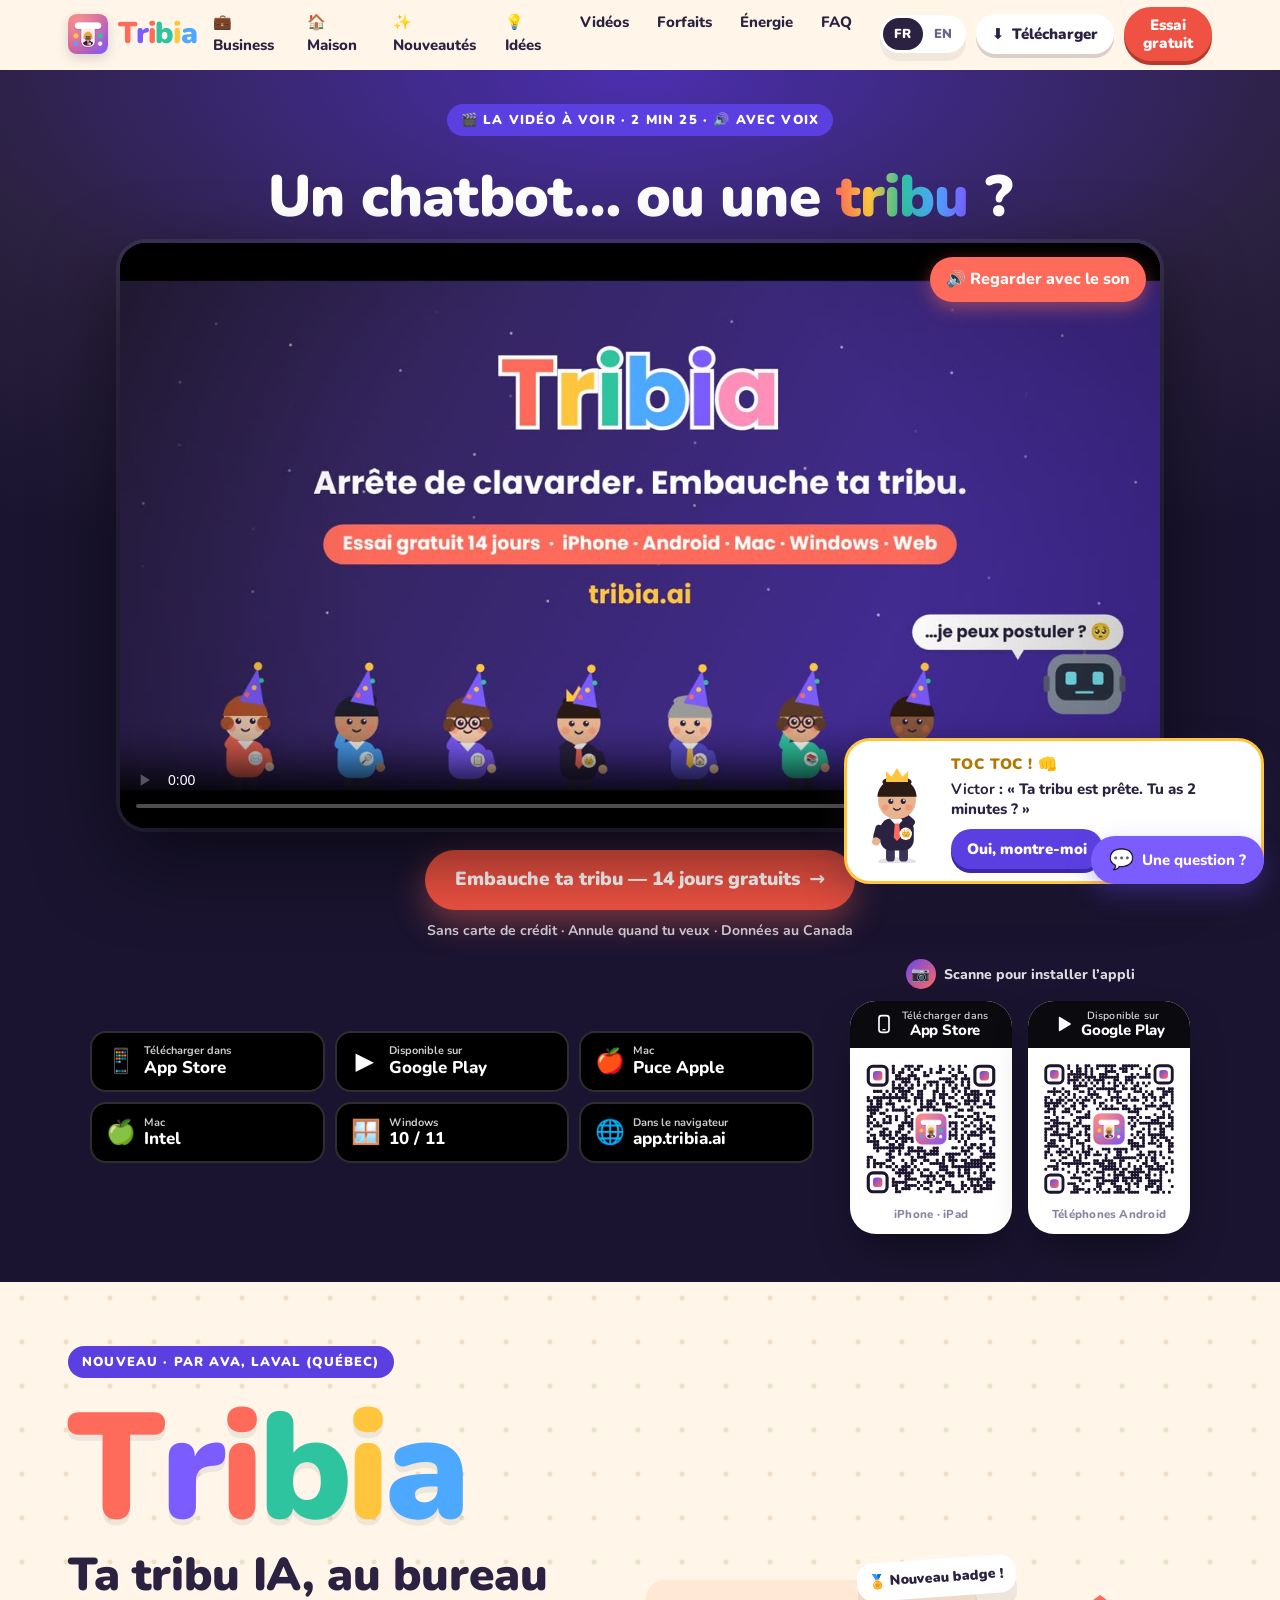
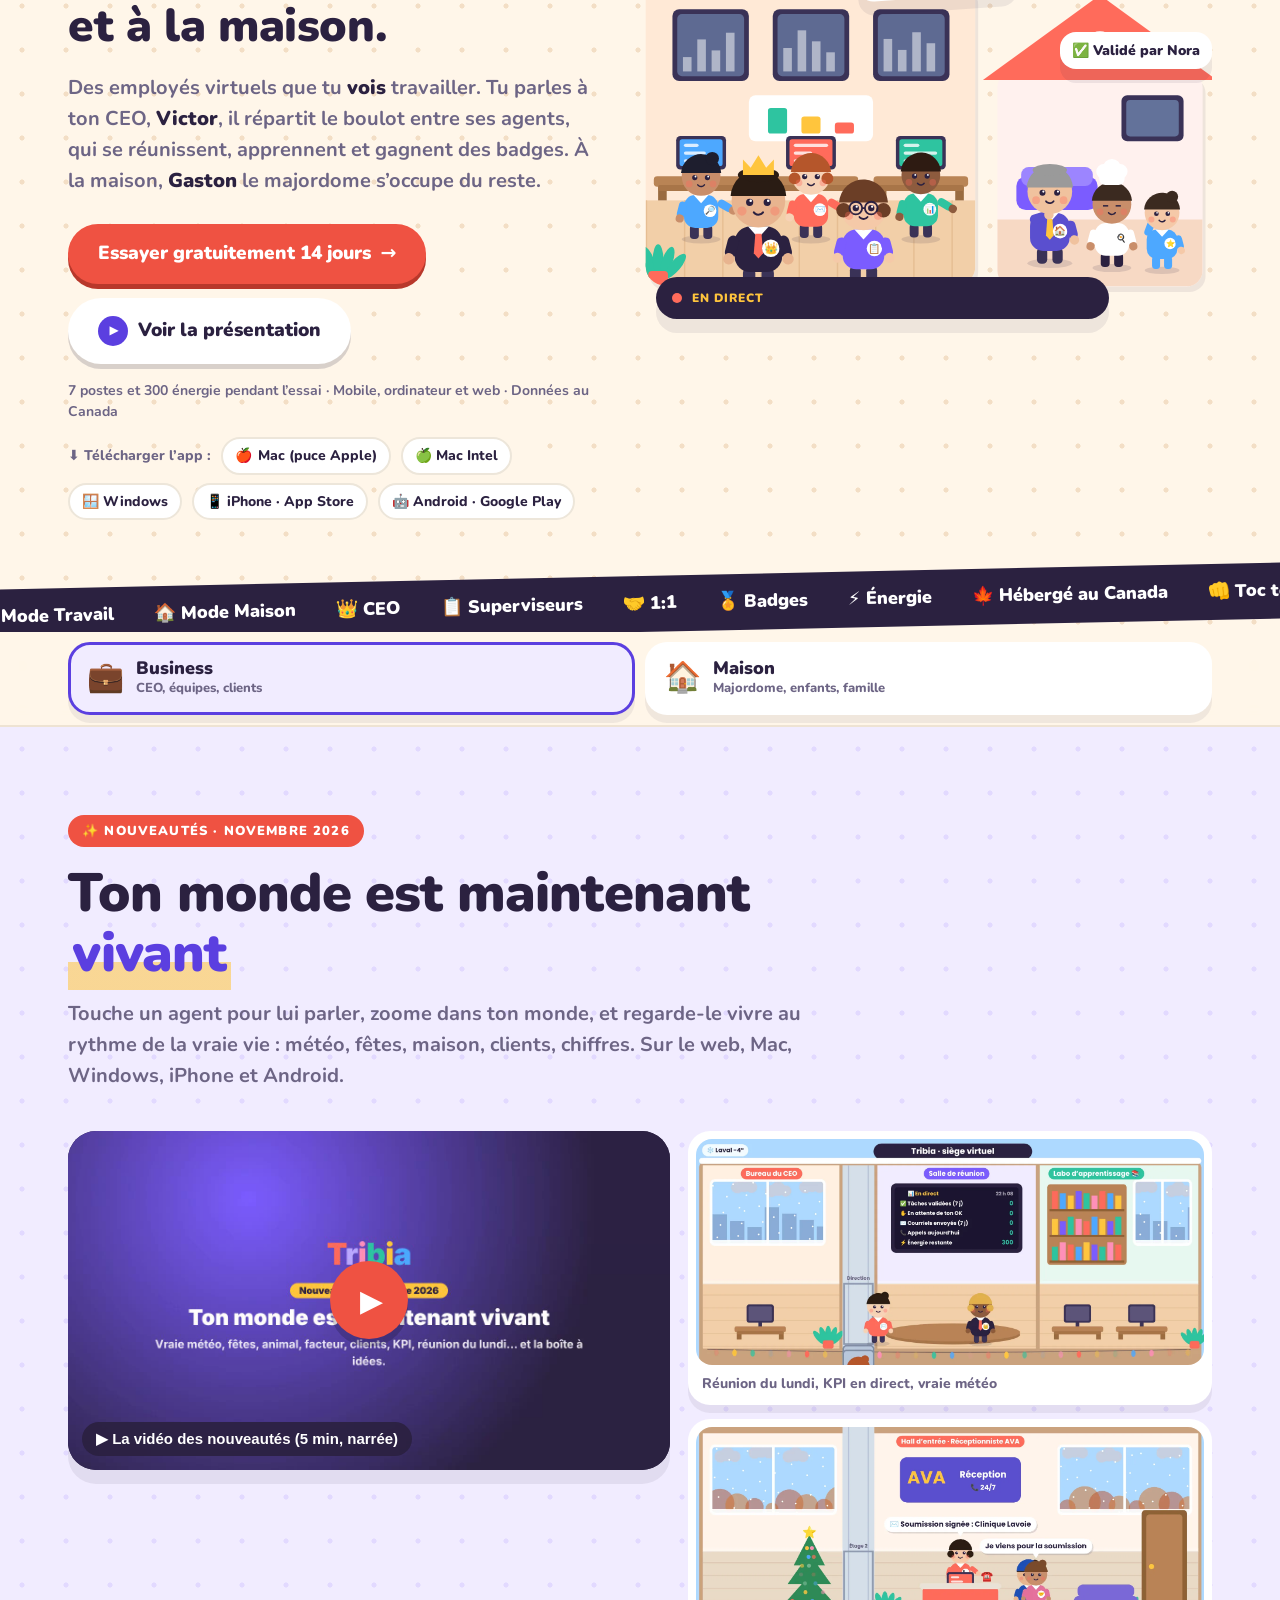
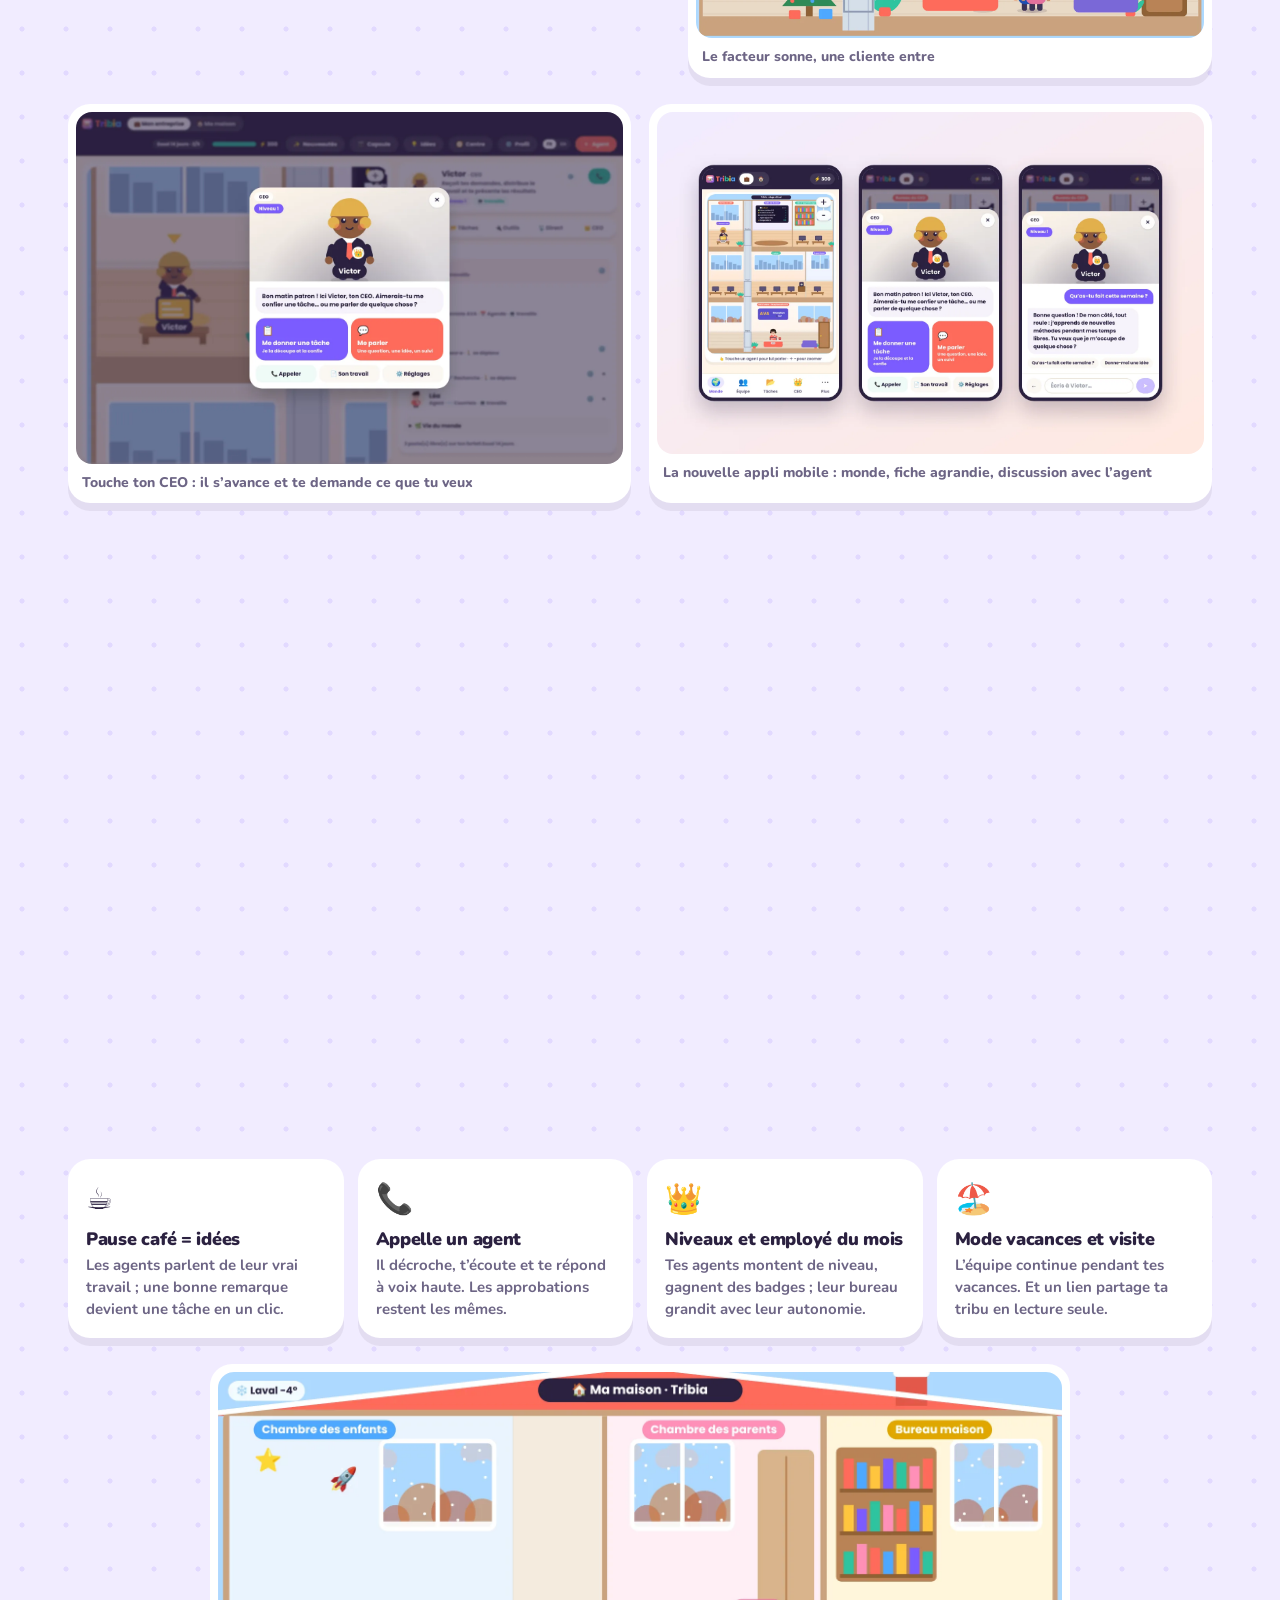
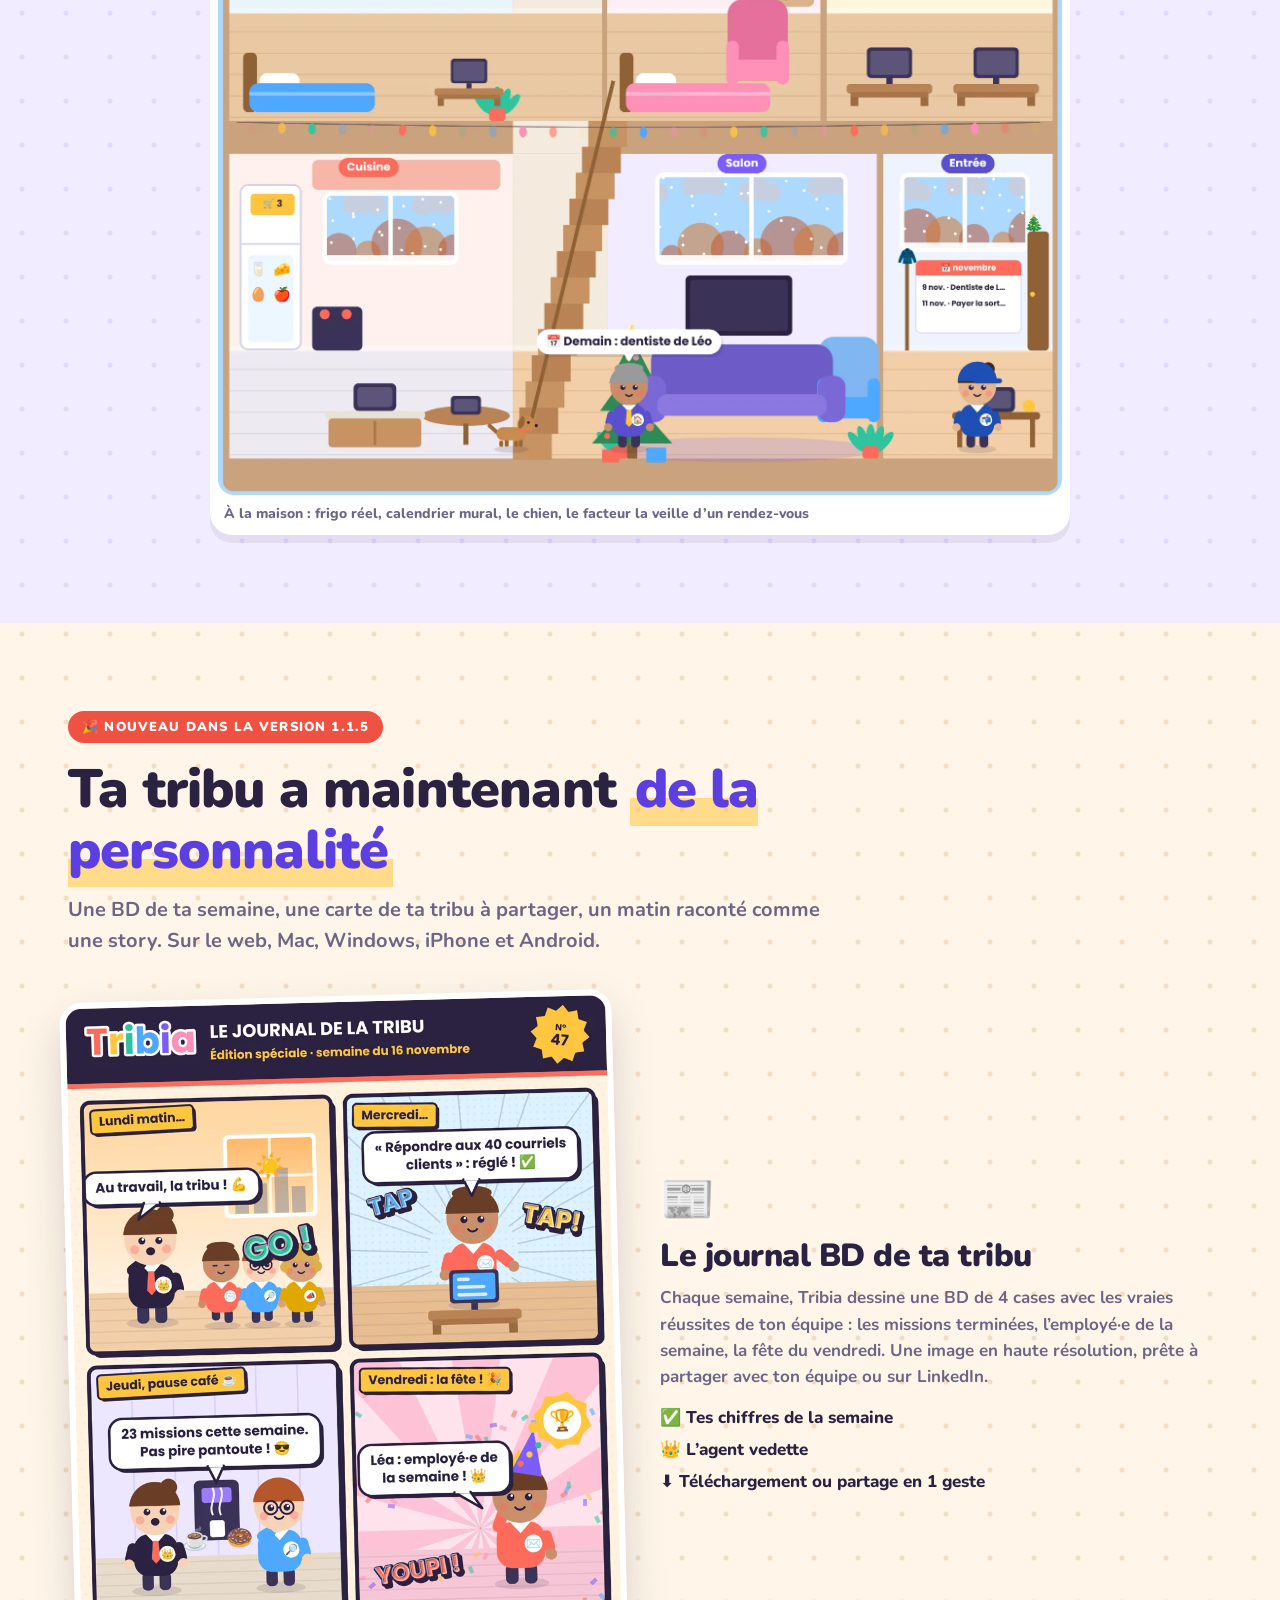
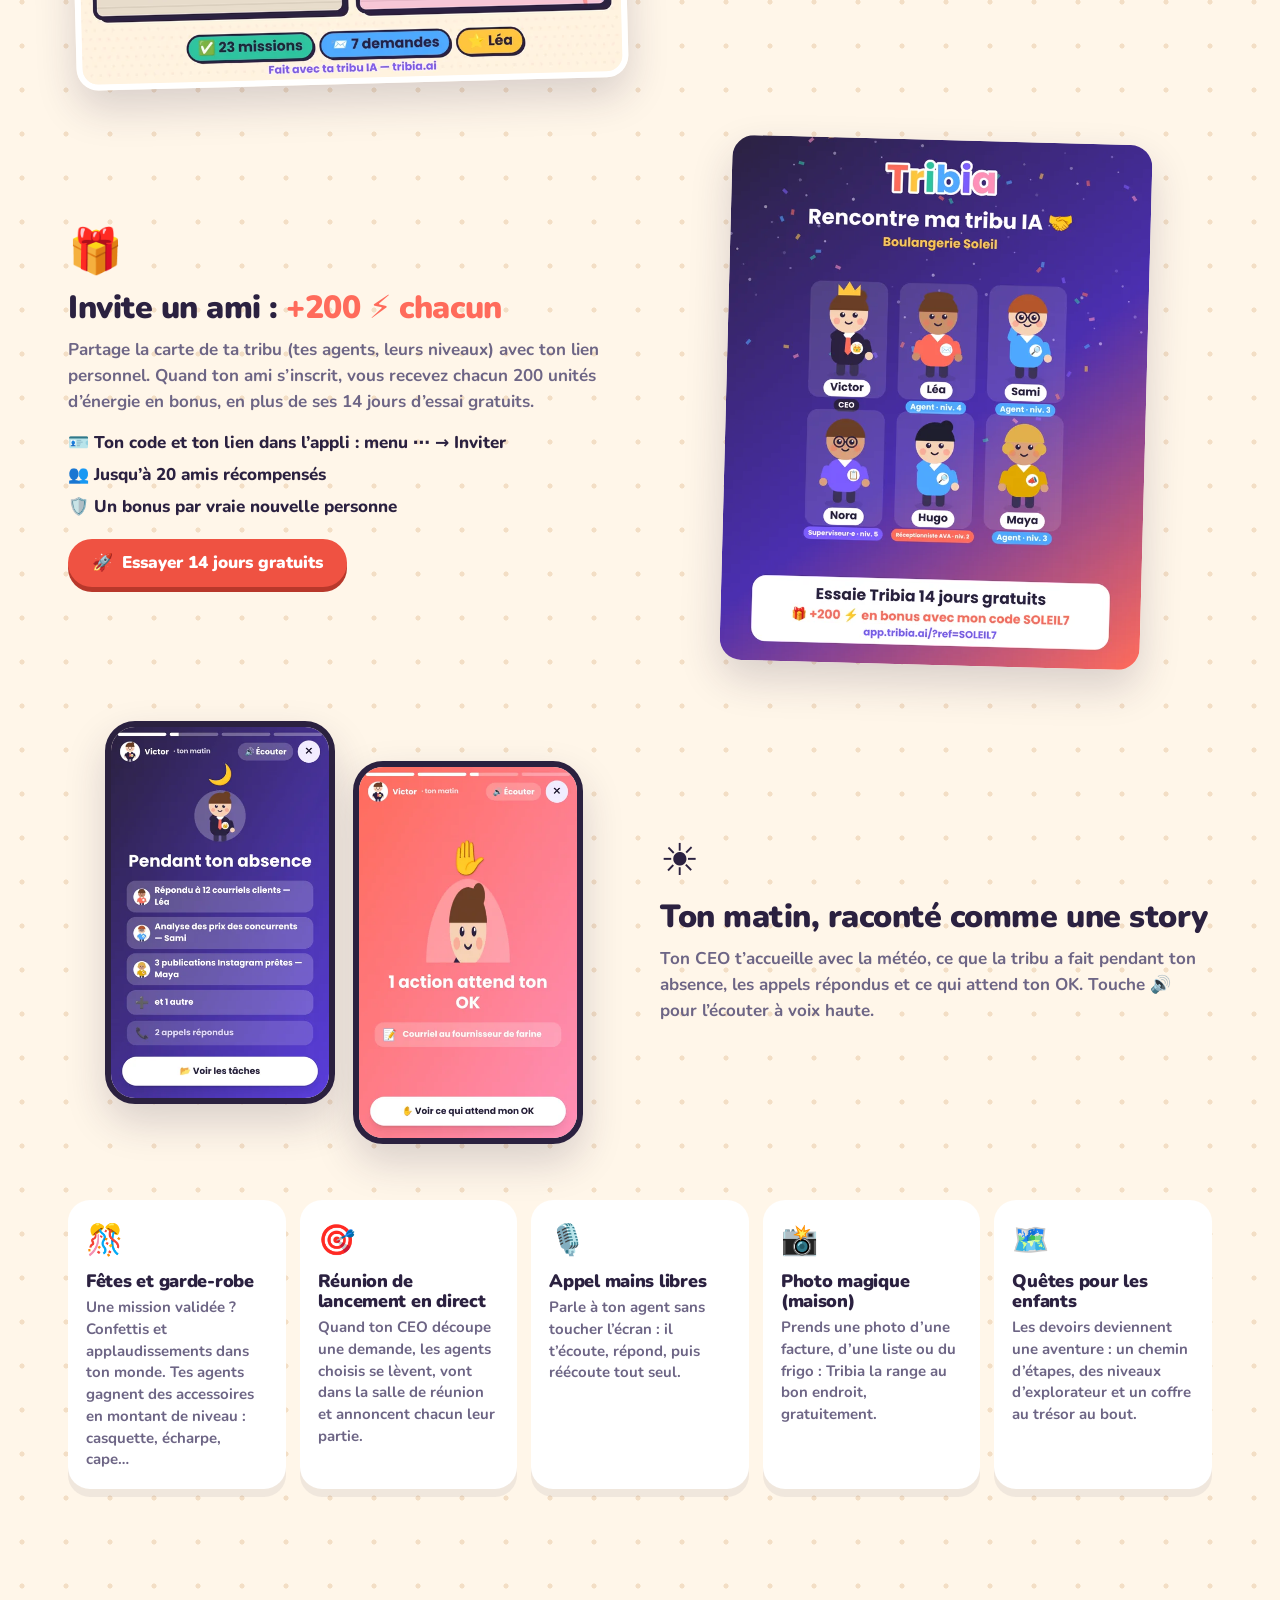
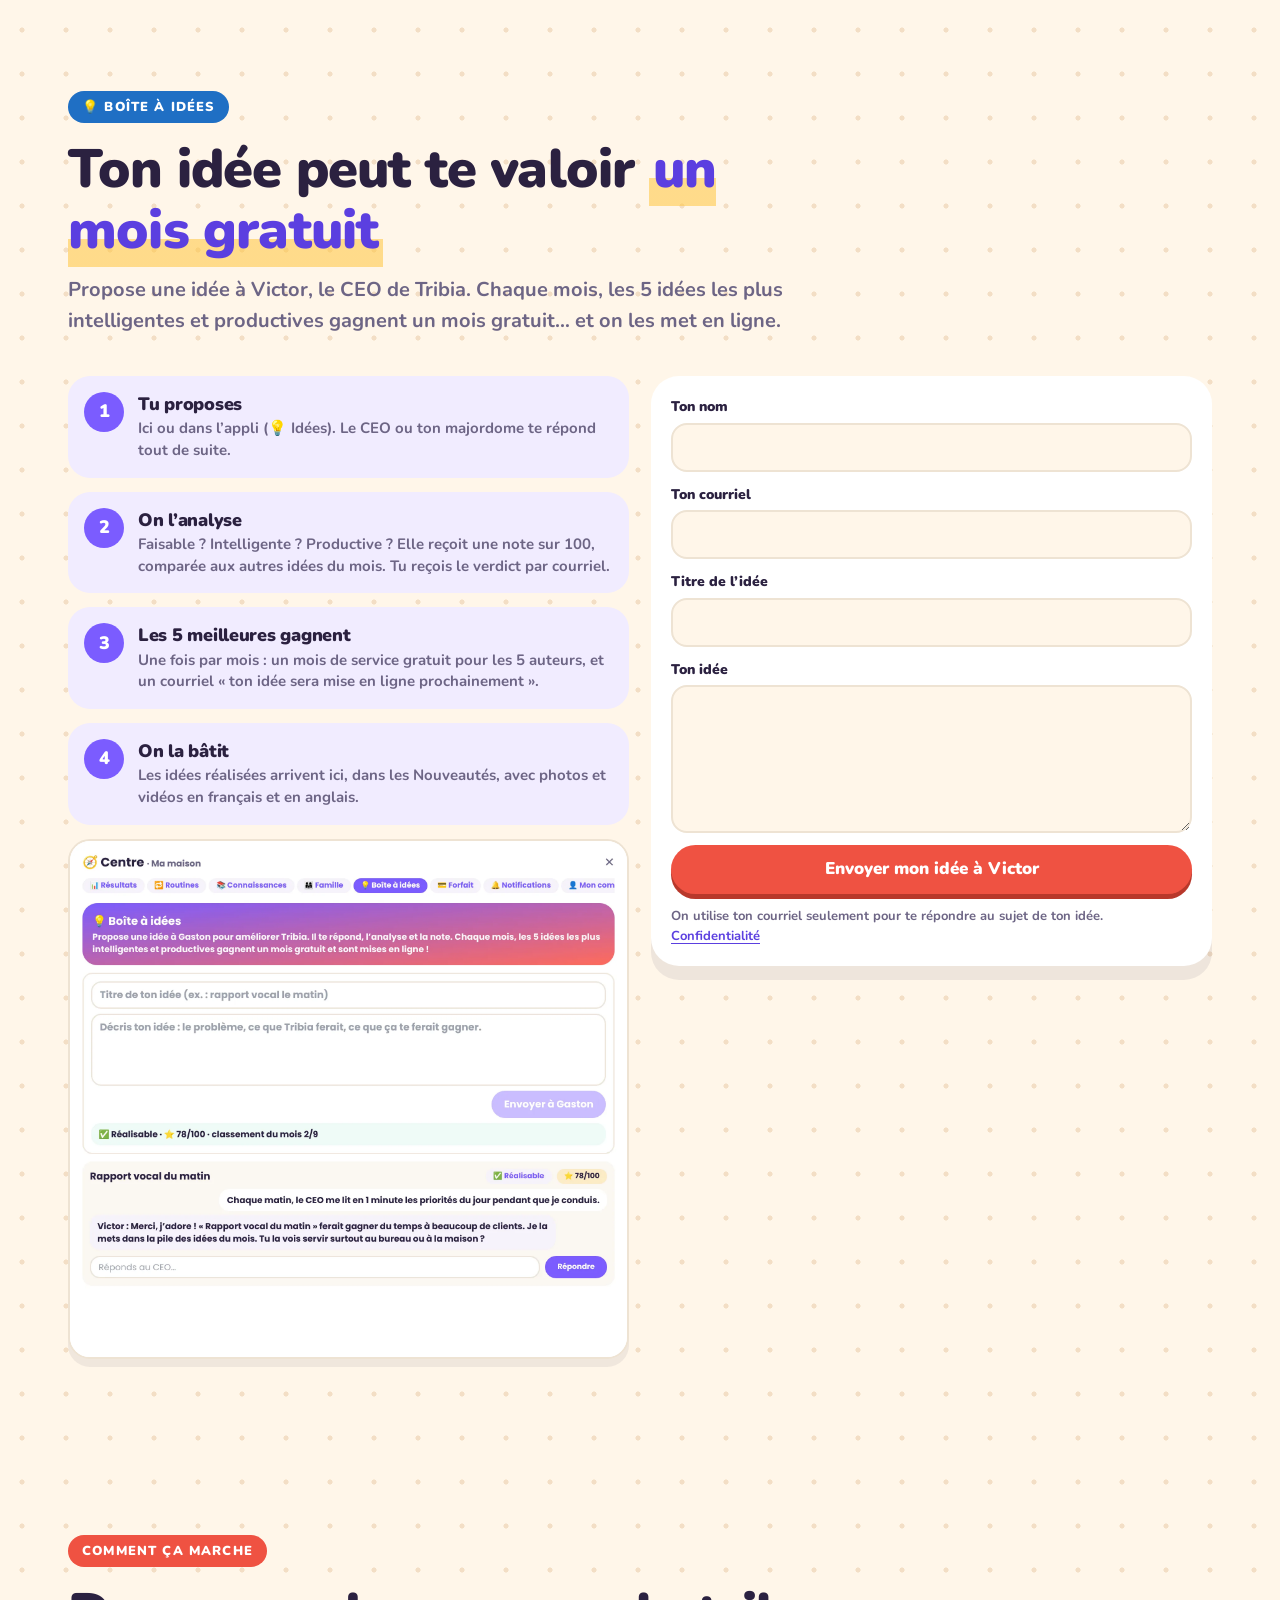
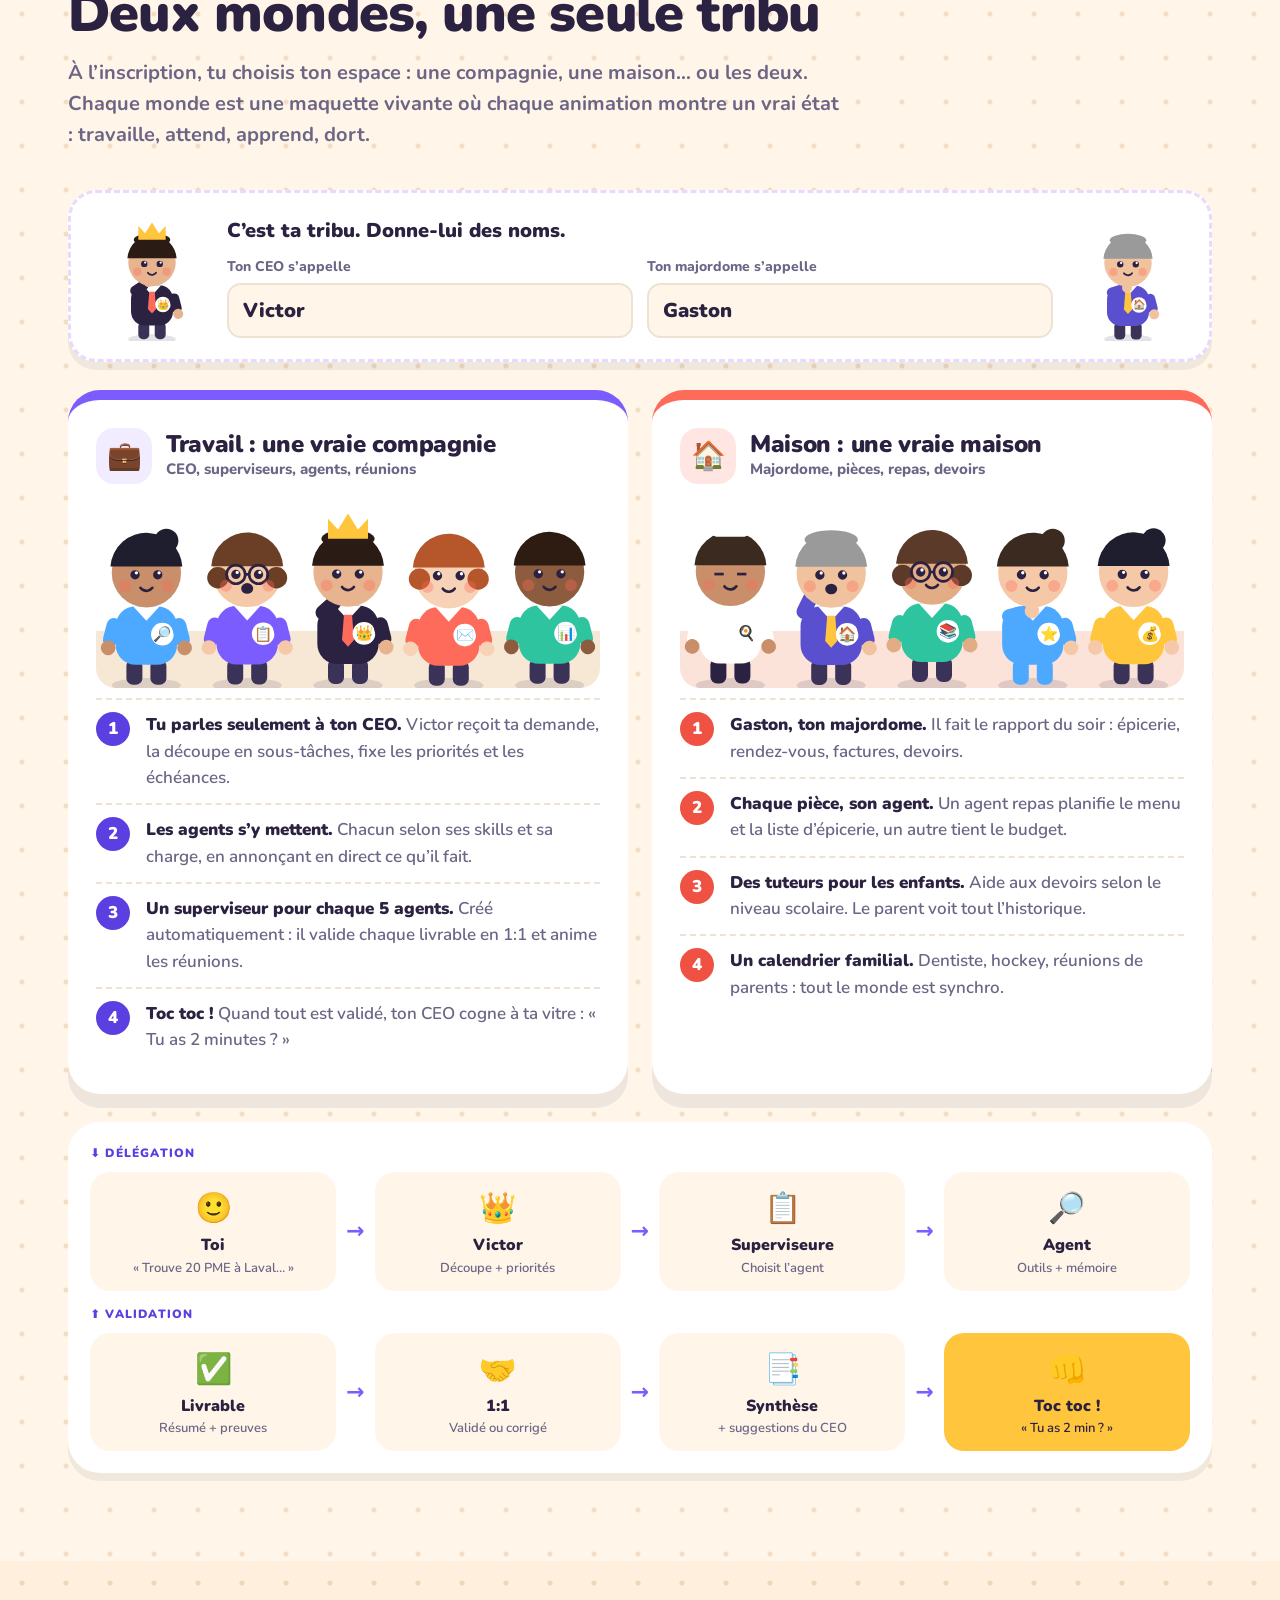
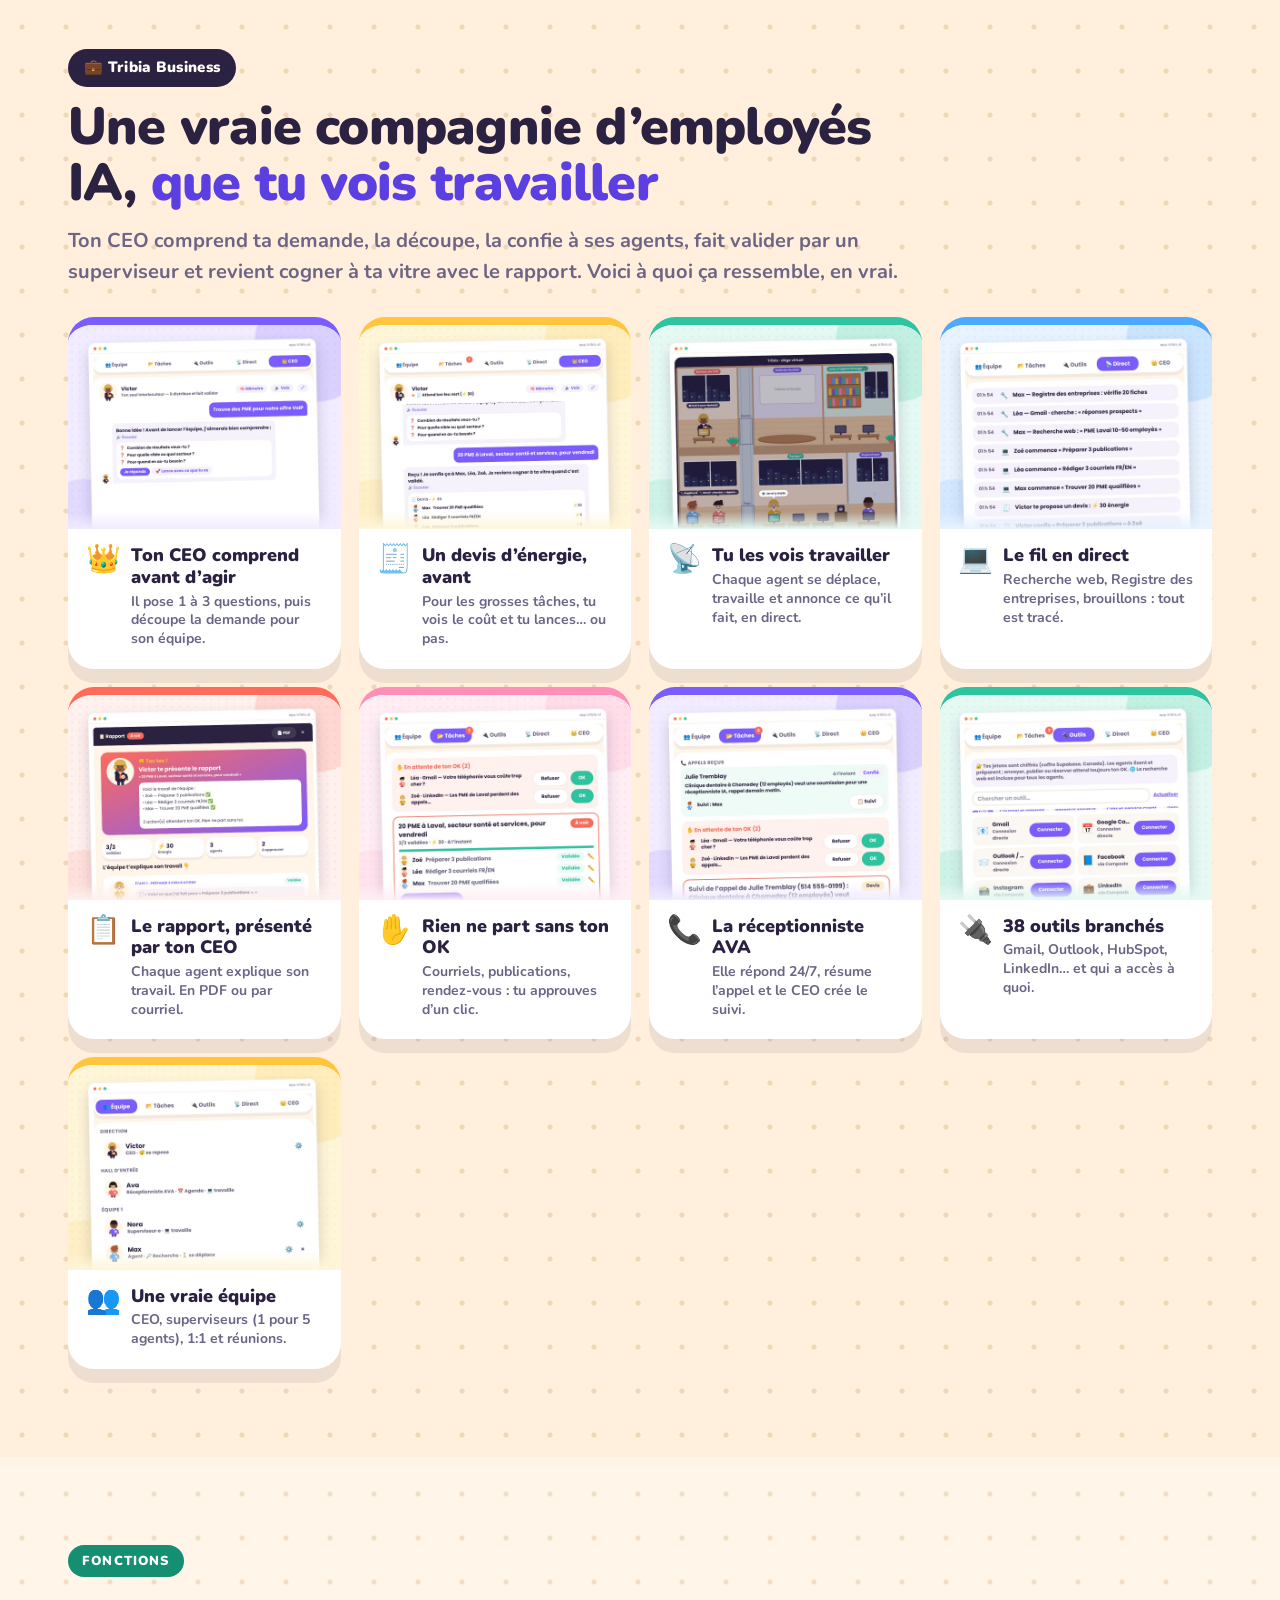
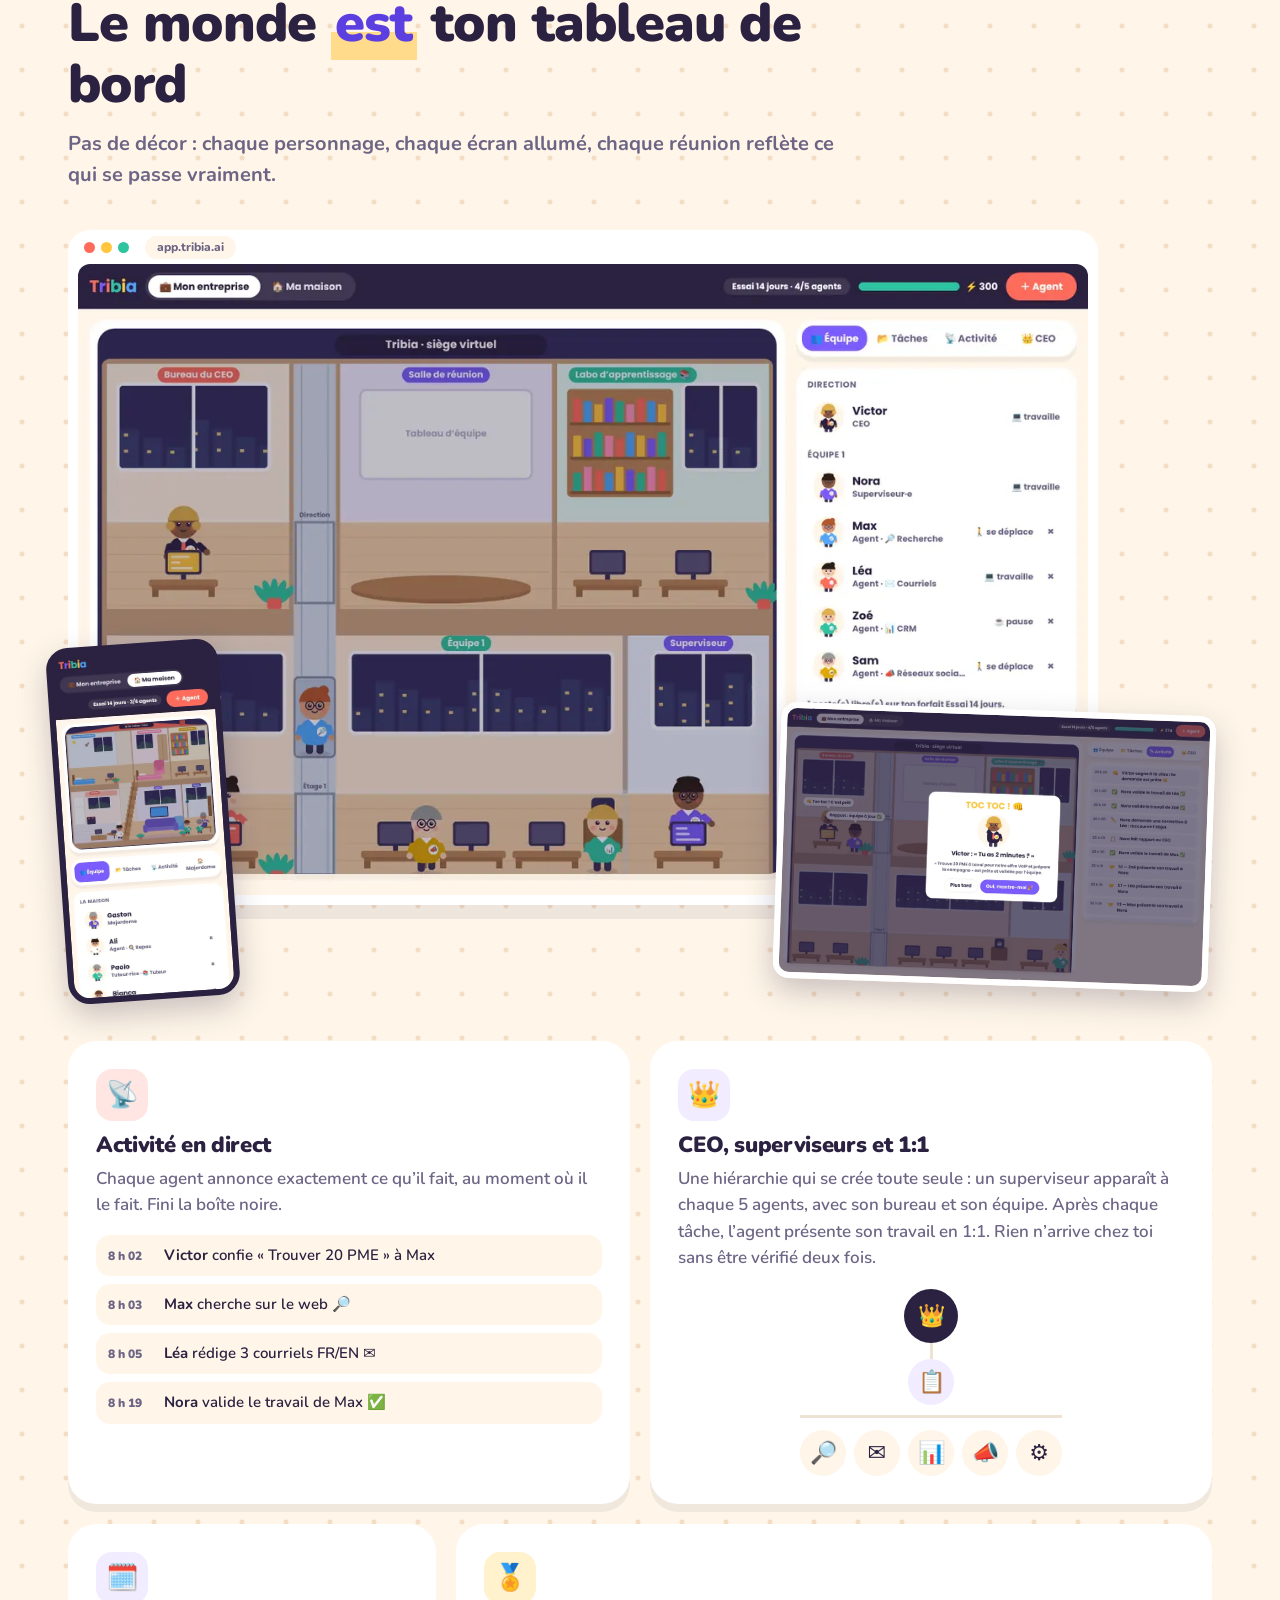
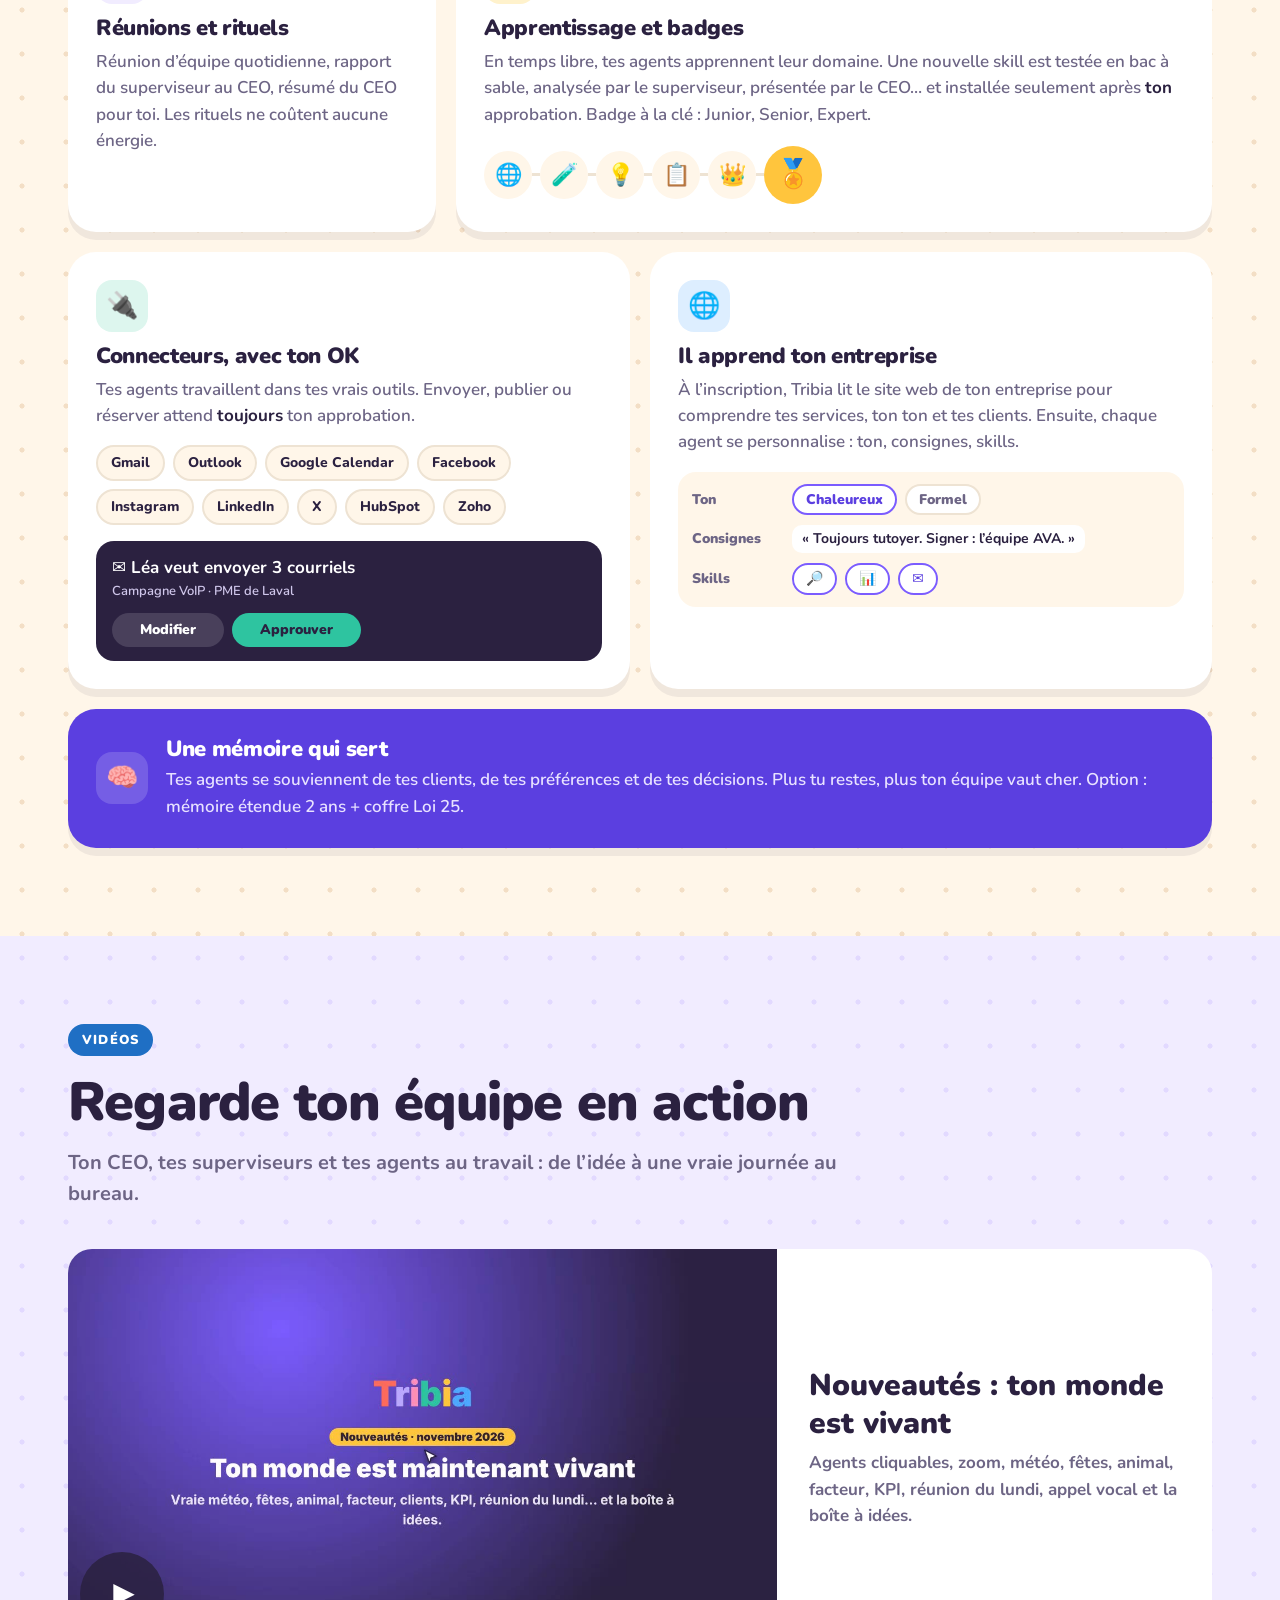
==== commit da98e455: "Publication f92732b" ====
--- a/index.html
+++ b/index.html
@@ -9,10 +9,10 @@
 <meta property="og:title" content="Tribia — Ta tribu IA, au bureau et à la maison">
 <meta property="og:description" content="Des employés IA vivants : un CEO qui distribue le travail, des agents qui se réunissent et apprennent, un majordome pour la maison.">
 <meta property="og:image" content="assets/posters/tribia-presentation.jpg">
-<link rel="icon" type="image/png" href="assets/img/favicon.png">
-<link rel="apple-touch-icon" href="assets/img/apple-touch-icon.png">
+<link rel="icon" type="image/png" href="assets/img/favicon.png?v=53dd2eb105">
+<link rel="apple-touch-icon" href="assets/img/apple-touch-icon.png?v=12388870a8">
 <link rel="preload" href="assets/fonts/nunito-latin-wght-normal.woff2" as="font" type="font/woff2" crossorigin>
-<link rel="stylesheet" href="assets/css/site.css">
+<link rel="stylesheet" href="assets/css/site.css?v=e289b75d53">
 </head>
 <body>
 <a class="skip" href="#main"><span data-l="fr">Aller au contenu</span><span data-l="en">Skip to content</span></a>
@@ -21,12 +21,14 @@
 <header class="top" id="top">
   <div class="wrap top-in">
     <a class="brand" href="#accueil" aria-label="Tribia — accueil" data-aria-fr="Tribia — accueil" data-aria-en="Tribia — home">
-      <img class="brand-ic" src="assets/img/tribia-icon.png" alt="" width="40" height="40">
+      <img class="brand-ic" src="assets/img/tribia-icon.png?v=c0be3e2658" alt="" width="40" height="40">
       <span class="wm" aria-hidden="true"><span>T</span><span>r</span><span>i</span><span>b</span><span>i</span><span>a</span></span>
     </a>
     <nav class="nav" id="nav" aria-label="Navigation principale" data-aria-fr="Navigation principale" data-aria-en="Main navigation">
       <a href="#business" data-goto="work">💼 Business</a>
       <a href="#maison" data-goto="home">🏠 <span data-l="fr">Maison</span><span data-l="en">Home</span></a>
+      <a href="#nouveautes">✨ <span data-l="fr">Nouveautés</span><span data-l="en">What’s new</span></a>
+      <a href="#idees">💡 <span data-l="fr">Idées</span><span data-l="en">Ideas</span></a>
       <a href="#videos" data-goto="videos"><span data-l="fr">Vidéos</span><span data-l="en">Videos</span></a>
       <a href="#forfaits" data-goto="plans"><span data-l="fr">Forfaits</span><span data-l="en">Pricing</span></a>
       <a href="#energie"><span data-l="fr">Énergie</span><span data-l="en">Energy</span></a>
@@ -45,6 +47,41 @@
 </header>
 
 <main id="main">
+
+<!-- ================= VIDÉO D'OUVERTURE : UN CHATBOT OU UNE TRIBU ? ================= -->
+<section class="vs" id="versus" aria-labelledby="vs-title">
+  <div class="wrap vs-in">
+    <p class="kick kick-violet"><span data-l="fr">🎬 La vidéo à voir · 2 min 25 · 🔊 avec voix</span><span data-l="en">🎬 Must-watch · 2:25 · 🔊 with voices</span></p>
+    <h2 id="vs-title" class="vs-h"><span data-l="fr">Un chatbot… ou une <em>tribu</em> ?</span><span data-l="en">A chatbot… or a <em>tribe</em>?</span></h2>
+    <div class="vs-player">
+      <video id="vsVideo" class="vs-video" data-vs-video="tribia-vs-chatbot" autoplay muted loop playsinline preload="metadata" controls
+        poster="assets/posters/tribia-vs-chatbot.jpg?v=df8a78fe4c" src="assets/videos/tribia-vs-chatbot.mp4?v=1828bee9da"
+        aria-label="Comparaison drôle : un chatbot classique contre une équipe Tribia" data-aria-fr="Comparaison drôle : un chatbot classique contre une équipe Tribia" data-aria-en="A funny comparison: a typical chatbot vs a Tribia team"></video>
+      <button type="button" class="vs-sound" id="vsSound" aria-pressed="false"><span class="vs-on"><span data-l="fr">🔊 Regarder avec le son</span><span data-l="en">🔊 Watch with sound</span></span><span class="vs-off"><span data-l="fr">🔇 Couper le son</span><span data-l="en">🔇 Mute</span></span></button>
+    </div>
+    <div class="vs-cta">
+      <a class="btn btn-coral btn-lg vs-main" data-app="versus" href="https://app.tribia.ai"><span data-l="fr">Embauche ta tribu — 14 jours gratuits</span><span data-l="en">Hire your tribe — 14 days free</span> <span aria-hidden="true">→</span></a>
+      <p class="micro"><span data-l="fr">Sans carte de crédit · Annule quand tu veux · Données au Canada</span><span data-l="en">No credit card · Cancel anytime · Data in Canada</span></p>
+      <div class="vs-get">
+      <div class="vs-stores" role="group" aria-label="Télécharger Tribia" data-aria-fr="Télécharger Tribia" data-aria-en="Download Tribia">
+        <a class="store" href="https://apps.apple.com/app/tribia/id6831872804" data-dl="ios" target="_blank" rel="noopener"><span class="store-i" aria-hidden="true">📱</span><span><small><span data-l="fr">Télécharger dans</span><span data-l="en">Download on the</span></small><b>App Store</b></span></a>
+        <a class="store" href="https://play.google.com/store/apps/details?id=ai.tribia.app" data-dl="android" target="_blank" rel="noopener"><span class="store-i" aria-hidden="true">▶</span><span><small><span data-l="fr">Disponible sur</span><span data-l="en">Get it on</span></small><b>Google Play</b></span></a>
+        <a class="store" href="https://github.com/AssistantVirtualAI/tribia-app/releases/latest/download/Tribia-mac-arm64.dmg" data-dl="mac-arm64"><span class="store-i" aria-hidden="true">🍎</span><span><small>Mac</small><b><span data-l="fr">Puce Apple</span><span data-l="en">Apple chip</span></b></span></a>
+        <a class="store" href="https://github.com/AssistantVirtualAI/tribia-app/releases/latest/download/Tribia-mac-x64.dmg" data-dl="mac-x64"><span class="store-i" aria-hidden="true">🍏</span><span><small>Mac</small><b>Intel</b></span></a>
+        <a class="store" href="https://github.com/AssistantVirtualAI/tribia-app/releases/latest/download/Tribia-windows-setup.exe" data-dl="win"><span class="store-i" aria-hidden="true">🪟</span><span><small>Windows</small><b>10 / 11</b></span></a>
+        <a class="store" data-app="versus-web" href="https://app.tribia.ai"><span class="store-i" aria-hidden="true">🌐</span><span><small><span data-l="fr">Dans le navigateur</span><span data-l="en">In your browser</span></small><b>app.tribia.ai</b></span></a>
+      </div>
+      <div class="qr-box qr-top" role="group" aria-label="Codes QR pour télécharger l’appli" data-aria-fr="Codes QR pour télécharger l’appli" data-aria-en="QR codes to download the app">
+        <p class="qr-t"><span class="qr-cam" aria-hidden="true">📷</span><span data-l="fr">Scanne pour installer l’appli</span><span data-l="en">Scan to install the app</span></p>
+        <div class="qr-row">
+          <a class="qr-card" href="https://apps.apple.com/app/tribia/id6831872804" data-dl="ios" target="_blank" rel="noopener"><span class="qr-head"><span class="qr-ico"><svg viewBox="0 0 24 24" width="24" height="24" aria-hidden="true"><rect x="6" y="2" width="12" height="20" rx="3" fill="none" stroke="currentColor" stroke-width="2"/><rect x="10" y="18" width="4" height="1.6" rx=".8" fill="currentColor"/></svg></span><span><small><span data-l="fr">Télécharger dans</span><span data-l="en">Download on the</span></small><b>App Store</b></span></span><span class="qr-tile"><img src="assets/img/qr-app-store.svg?v=c553bac951" width="168" height="168" loading="lazy" alt="Code QR : Tribia sur l’App Store" data-alt-fr="Code QR : Tribia sur l’App Store" data-alt-en="QR code: Tribia on the App Store"></span><span class="qr-foot"><span data-l="fr">iPhone · iPad</span><span data-l="en">iPhone · iPad</span></span></a>
+          <a class="qr-card" href="https://play.google.com/store/apps/details?id=ai.tribia.app" data-dl="android" target="_blank" rel="noopener"><span class="qr-head"><span class="qr-ico"><svg viewBox="0 0 24 24" width="24" height="24" aria-hidden="true"><path d="M7 4.5v15a1 1 0 0 0 1.5.86l12.4-7.5a1 1 0 0 0 0-1.72L8.5 3.64A1 1 0 0 0 7 4.5z" fill="currentColor"/></svg></span><span><small><span data-l="fr">Disponible sur</span><span data-l="en">Get it on</span></small><b>Google Play</b></span></span><span class="qr-tile"><img src="assets/img/qr-google-play.svg?v=5292c960e7" width="168" height="168" loading="lazy" alt="Code QR : Tribia sur Google Play" data-alt-fr="Code QR : Tribia sur Google Play" data-alt-en="QR code: Tribia on Google Play"></span><span class="qr-foot"><span data-l="fr">Téléphones Android</span><span data-l="en">Android phones</span></span></a>
+        </div>
+      </div>
+      </div>
+    </div>
+  </div>
+</section>
 
 <!-- ================= HÉROS ================= -->
 <section class="hero" id="accueil" aria-labelledby="hero-title">
@@ -68,7 +105,9 @@
       <p class="dl-hero"><span class="dl-hero-t"><span data-l="fr">⬇️ Télécharger l’app :</span><span data-l="en">⬇️ Download the app:</span></span>
         <a href="https://github.com/AssistantVirtualAI/tribia-app/releases/latest/download/Tribia-mac-arm64.dmg" data-dl="mac-arm64">🍎 <span data-l="fr">Mac (puce Apple)</span><span data-l="en">Mac (Apple chip)</span></a>
         <a href="https://github.com/AssistantVirtualAI/tribia-app/releases/latest/download/Tribia-mac-x64.dmg" data-dl="mac-x64">🍏 Mac Intel</a>
-        <a href="https://github.com/AssistantVirtualAI/tribia-app/releases/latest/download/Tribia-windows-setup.exe" data-dl="win">🪟 Windows</a></p>
+        <a href="https://github.com/AssistantVirtualAI/tribia-app/releases/latest/download/Tribia-windows-setup.exe" data-dl="win">🪟 Windows</a>
+        <a href="https://apps.apple.com/app/tribia/id6831872804" data-dl="ios" target="_blank" rel="noopener">📱 iPhone · App Store</a>
+        <a href="https://play.google.com/store/apps/details?id=ai.tribia.app" data-dl="android" target="_blank" rel="noopener">🤖 Android · Google Play</a></p>
     </div>
     <div class="hero-art">
       <div class="stage">
@@ -100,6 +139,113 @@
 
 
 <!-- ================= COMMENT ÇA MARCHE ================= -->
+<!-- ================= NOUVEAUTÉS ================= -->
+<section class="sec sec-lav" id="nouveautes" aria-labelledby="nv-title">
+  <div class="wrap">
+    <div class="sec-head">
+      <p class="kick kick-coral">✨ <span data-l="fr">Nouveautés · novembre 2026</span><span data-l="en">What’s new · November 2026</span></p>
+      <h2 id="nv-title"><span data-l="fr">Ton monde est maintenant <em>vivant</em></span><span data-l="en">Your world is now <em>alive</em></span></h2>
+      <p class="sub"><span data-l="fr">Touche un agent pour lui parler, zoome dans ton monde, et regarde-le vivre au rythme de la vraie vie : météo, fêtes, maison, clients, chiffres. Sur le web, Mac, Windows, iPhone et Android.</span><span data-l="en">Tap an agent to talk, zoom into your world, and watch it live in step with real life: weather, holidays, home, clients, numbers. On the web, Mac, Windows, iPhone and Android.</span></p>
+    </div>
+    <div class="nv-hero reveal">
+      <button type="button" class="nv-video" data-video="10" aria-label="Voir la vidéo des nouveautés" data-aria-fr="Voir la vidéo des nouveautés" data-aria-en="Watch the what’s-new video">
+        <img data-l="fr" src="assets/posters/tribia-10-nouveautes.jpg?v=4fb1831754" alt="" width="1280" height="720" loading="lazy"><img data-l="en" src="assets/posters/tribia-10-nouveautes-en.jpg?v=148592e2c2" alt="" width="1280" height="720" loading="lazy">
+        <span class="vplay" aria-hidden="true"><span>▶</span></span><span class="nv-vlab"><span data-l="fr">▶ La vidéo des nouveautés (5 min, narrée)</span><span data-l="en">▶ The what’s-new video (5 min, narrated)</span></span>
+      </button>
+      <div class="nv-shots">
+        <figure><img data-l="fr" src="assets/img/nv-reunion-fr.webp?v=038d1f5724" alt="Réunion du lundi et écran de KPI sous la neige" width="1736" height="774" loading="lazy"><img data-l="en" src="assets/img/nv-reunion-en.webp?v=c55be211ba" alt="Monday meeting and KPI screen in the snow" width="1735" height="774" loading="lazy"><figcaption><span data-l="fr">Réunion du lundi, KPI en direct, vraie météo</span><span data-l="en">Monday meeting, live KPIs, real weather</span></figcaption></figure>
+        <figure><img data-l="fr" src="assets/img/nv-hall-fr.webp?v=8f22461358" alt="Le facteur et une cliente dans le hall" width="1736" height="723" loading="lazy"><img data-l="en" src="assets/img/nv-hall-en.webp?v=70a2e48c20" alt="The mail carrier and a client in the lobby" width="1735" height="723" loading="lazy"><figcaption><span data-l="fr">Le facteur sonne, une cliente entre</span><span data-l="en">The mail carrier rings, a client walks in</span></figcaption></figure>
+      </div>
+    </div>
+    <div class="nv-duo reveal">
+      <figure><img data-l="fr" src="assets/img/nv-fiche-fr.webp?v=3cb32be7da" alt="Fiche agrandie du CEO : me donner une tâche ou me parler" width="1400" height="900" loading="lazy"><img data-l="en" src="assets/img/nv-fiche-en.webp?v=bd4ae61e77" alt="The CEO’s enlarged card: give me a task or talk to me" width="1400" height="900" loading="lazy"><figcaption><span data-l="fr">Touche ton CEO : il s’avance et te demande ce que tu veux</span><span data-l="en">Tap your CEO: they step forward and ask what you need</span></figcaption></figure>
+      <figure><img data-l="fr" src="assets/img/nv-mobile-fr.webp?v=4cd5f60cf7" alt="La nouvelle appli mobile : monde, fiche agrandie, discussion" width="1600" height="1000" loading="lazy"><img data-l="en" src="assets/img/nv-mobile-en.webp?v=794b86d756" alt="The new mobile app: world, enlarged card, chat" width="1600" height="1000" loading="lazy"><figcaption><span data-l="fr">La nouvelle appli mobile : monde, fiche agrandie, discussion avec l’agent</span><span data-l="en">The new mobile app: world, enlarged card, chat with the agent</span></figcaption></figure>
+    </div>
+    <div class="nv-grid"><article class="nv-f nv-new reveal"><span class="nv-e" aria-hidden="true">👆</span><h3><span data-l="fr">Agents cliquables</span><span data-l="en">Clickable agents</span></h3><p><span data-l="fr">Touche un agent ou ton CEO : la caméra zoome, sa fiche s’agrandit et il te demande si tu veux lui confier une tâche ou lui parler.</span><span data-l="en">Tap an agent or your CEO: the camera zooms in, their card grows and they ask if you want to give them a task or talk.</span></p></article><article class="nv-f nv-new reveal"><span class="nv-e" aria-hidden="true">🔍</span><h3><span data-l="fr">Zoom dans le monde</span><span data-l="en">Zoom into the world</span></h3><p><span data-l="fr">Boutons ＋ −, pincement à deux doigts ou double-tap : approche-toi de ton équipe et déplace-toi d’un étage à l’autre.</span><span data-l="en">＋ − buttons, two-finger pinch or double-tap: get closer to your team and move from floor to floor.</span></p></article><article class="nv-f nv-new reveal"><span class="nv-e" aria-hidden="true">📱</span><h3><span data-l="fr">Nouvelle appli mobile</span><span data-l="en">New mobile app</span></h3><p><span data-l="fr">Barre du bas, une vue à la fois, fiches en plein écran : tout se fait au pouce sur iPhone et Android.</span><span data-l="en">Bottom bar, one view at a time, full-screen cards: everything works with your thumb on iPhone and Android.</span></p></article><article class="nv-f nv-new reveal"><span class="nv-e" aria-hidden="true">🔌</span><h3><span data-l="fr">1 700 outils branchables</span><span data-l="en">1,700 tools to connect</span></h3><p><span data-l="fr">Gmail, Outlook, Facebook, LinkedIn, CRM, comptabilité… avec leurs vrais logos, en une minute.</span><span data-l="en">Gmail, Outlook, Facebook, LinkedIn, CRMs, accounting… with their real logos, in one minute.</span></p></article><article class="nv-f reveal"><span class="nv-e" aria-hidden="true">🌦️</span><h3><span data-l="fr">La vraie météo</span><span data-l="en">Real weather</span></h3><p><span data-l="fr">Neige, pluie, soleil : les fenêtres montrent le temps qu’il fait dans ta ville, de jour comme de nuit.</span><span data-l="en">Snow, rain, sun: the windows show your city’s weather, day and night.</span></p></article><article class="nv-f reveal"><span class="nv-e" aria-hidden="true">🎄</span><h3><span data-l="fr">Saisons et fêtes du Québec</span><span data-l="en">Québec seasons and holidays</span></h3><p><span data-l="fr">Sapin à Noël, citrouilles à l’Halloween, drapeaux à la Saint-Jean, neige sur le toit l’hiver.</span><span data-l="en">A tree at Christmas, pumpkins at Halloween, flags on Saint-Jean, snow on the roof in winter.</span></p></article><article class="nv-f reveal"><span class="nv-e" aria-hidden="true">🐶</span><h3><span data-l="fr">Un animal qui te parle</span><span data-l="en">A pet that tells you things</span></h3><p><span data-l="fr">Ton chien ou ton chat reflète l’état réel : frigo vide, devoirs pas faits, décisions qui attendent.</span><span data-l="en">Your dog or cat reflects reality: empty fridge, homework not done, decisions waiting.</span></p></article><article class="nv-f reveal"><span class="nv-e" aria-hidden="true">🥕</span><h3><span data-l="fr">Une maison qui dit vrai</span><span data-l="en">A home that tells the truth</span></h3><p><span data-l="fr">Le frigo se vide avec ta liste d’épicerie, les plantes fanent si des rappels traînent, le calendrier affiche tes vrais rendez-vous.</span><span data-l="en">The fridge empties as your grocery list grows, plants wilt when reminders are overdue, the calendar shows real appointments.</span></p></article><article class="nv-f reveal"><span class="nv-e" aria-hidden="true">📬</span><h3><span data-l="fr">Le facteur sonne</span><span data-l="en">The mail carrier rings</span></h3><p><span data-l="fr">Un courriel important, un colis ou un rendez-vous demain ? Le facteur vient te le dire.</span><span data-l="en">An important email, a parcel or an appointment tomorrow? The mail carrier comes to tell you.</span></p></article><article class="nv-f reveal"><span class="nv-e" aria-hidden="true">🤝</span><h3><span data-l="fr">Des clients dans le hall</span><span data-l="en">Clients in the lobby</span></h3><p><span data-l="fr">Un client appelle ? Il entre, Ava l’accueille et ton agent prépare le suivi.</span><span data-l="en">A client calls? They walk in, Ava greets them and your agent prepares the follow-up.</span></p></article><article class="nv-f reveal"><span class="nv-e" aria-hidden="true">📊</span><h3><span data-l="fr">Un écran de KPI en direct</span><span data-l="en">A live KPI screen</span></h3><p><span data-l="fr">Tâches validées, décisions en attente, courriels envoyés, appels du jour, énergie.</span><span data-l="en">Approved tasks, pending decisions, emails sent, today’s calls, energy.</span></p></article><article class="nv-f reveal"><span class="nv-e" aria-hidden="true">🗓️</span><h3><span data-l="fr">La réunion du lundi</span><span data-l="en">The Monday meeting</span></h3><p><span data-l="fr">Ton CEO fait le bilan de la semaine devant l’équipe, puis ta capsule vidéo est prête.</span><span data-l="en">Your CEO runs the weekly recap in front of the team, then your video capsule is ready.</span></p></article><article class="nv-f reveal"><span class="nv-e" aria-hidden="true">☕</span><h3><span data-l="fr">Pause café = idées</span><span data-l="en">Coffee break = ideas</span></h3><p><span data-l="fr">Les agents parlent de leur vrai travail ; une bonne remarque devient une tâche en un clic.</span><span data-l="en">Agents chat about their real work; a good remark becomes a task in one click.</span></p></article><article class="nv-f reveal"><span class="nv-e" aria-hidden="true">📞</span><h3><span data-l="fr">Appelle un agent</span><span data-l="en">Call an agent</span></h3><p><span data-l="fr">Il décroche, t’écoute et te répond à voix haute. Les approbations restent les mêmes.</span><span data-l="en">They pick up, listen and answer out loud. Approvals stay the same.</span></p></article><article class="nv-f reveal"><span class="nv-e" aria-hidden="true">👑</span><h3><span data-l="fr">Niveaux et employé du mois</span><span data-l="en">Levels and employee of the month</span></h3><p><span data-l="fr">Tes agents montent de niveau, gagnent des badges ; leur bureau grandit avec leur autonomie.</span><span data-l="en">Your agents level up and earn badges; their desk grows with their autonomy.</span></p></article><article class="nv-f reveal"><span class="nv-e" aria-hidden="true">🏖️</span><h3><span data-l="fr">Mode vacances et visite</span><span data-l="en">Vacation mode and visit link</span></h3><p><span data-l="fr">L’équipe continue pendant tes vacances. Et un lien partage ta tribu en lecture seule.</span><span data-l="en">The team keeps going while you’re away. And a link shares your tribe, read-only.</span></p></article></div>
+    <div class="nv-home reveal">
+      <figure><img data-l="fr" src="assets/img/nv-maison-fr.webp?v=77575415ca" alt="La maison à Noël : frigo, calendrier, chien" width="1736" height="1487" loading="lazy"><img data-l="en" src="assets/img/nv-maison-en.webp?v=9213a7a091" alt="The home at Christmas: fridge, calendar, dog" width="1735" height="1310" loading="lazy"><figcaption><span data-l="fr">À la maison : frigo réel, calendrier mural, le chien, le facteur la veille d’un rendez-vous</span><span data-l="en">At home: real fridge, wall calendar, the dog, the mail carrier the day before an appointment</span></figcaption></figure>
+    </div>
+  </div>
+</section>
+
+<!-- ================= 1.1.5 : BD, PARRAINAGE, MATIN EN STORY ================= -->
+<section class="sec" id="fun" aria-labelledby="fun-title">
+  <div class="wrap">
+    <div class="sec-head">
+      <p class="kick kick-coral">🎉 <span data-l="fr">Nouveau dans la version 1.1.5</span><span data-l="en">New in version 1.1.5</span></p>
+      <h2 id="fun-title"><span data-l="fr">Ta tribu a maintenant <em>de la personnalité</em></span><span data-l="en">Your tribe now has <em>personality</em></span></h2>
+      <p class="sub"><span data-l="fr">Une BD de ta semaine, une carte de ta tribu à partager, un matin raconté comme une story. Sur le web, Mac, Windows, iPhone et Android.</span><span data-l="en">A comic of your week, a tribe card to share, a morning told like a story. On the web, Mac, Windows, iPhone and Android.</span></p>
+    </div>
+    <div class="fun-row reveal">
+      <figure class="fun-shot fun-comic"><img data-l="fr" src="assets/img/v115/comic-fr.webp?v=c2d6ec9f53" alt="Le journal BD de la semaine : 4 cases avec les réussites de la tribu" width="900" height="1125" loading="lazy"><img data-l="en" src="assets/img/v115/comic-en.webp?v=4f58c788a7" alt="The weekly comic: 4 panels with the tribe’s wins" width="900" height="1125" loading="lazy"></figure>
+      <div class="fun-txt">
+        <span class="fun-e" aria-hidden="true">📰</span>
+        <h3><span data-l="fr">Le journal BD de ta tribu</span><span data-l="en">Your tribe’s weekly comic</span></h3>
+        <p><span data-l="fr">Chaque semaine, Tribia dessine une BD de 4 cases avec les <b>vraies</b> réussites de ton équipe : les missions terminées, l’employé·e de la semaine, la fête du vendredi. Une image en haute résolution, prête à partager avec ton équipe ou sur LinkedIn.</span><span data-l="en">Every week, Tribia draws a 4-panel comic with your team’s <b>real</b> wins: finished missions, employee of the week, Friday party. A high-resolution image, ready to share with your team or on LinkedIn.</span></p>
+        <ul class="fun-list"><li>✅ <span data-l="fr">Tes chiffres de la semaine</span><span data-l="en">Your numbers for the week</span></li><li>👑 <span data-l="fr">L’agent vedette</span><span data-l="en">The star agent</span></li><li>⬇️ <span data-l="fr">Téléchargement ou partage en 1 geste</span><span data-l="en">Download or share in one tap</span></li></ul>
+      </div>
+    </div>
+    <div class="fun-row fun-rev reveal" id="parrainage">
+      <figure class="fun-shot fun-card"><img data-l="fr" src="assets/img/v115/card-fr.webp?v=39bcdb70c1" alt="Carte de ma tribu avec le code de parrainage" width="720" height="900" loading="lazy"><img data-l="en" src="assets/img/v115/card-en.webp?v=ac427f6dc6" alt="My tribe card with the referral code" width="720" height="900" loading="lazy"></figure>
+      <div class="fun-txt">
+        <span class="fun-e" aria-hidden="true">🎁</span>
+        <h3><span data-l="fr">Invite un ami : <em>+200 ⚡ chacun</em></span><span data-l="en">Invite a friend: <em>+200 ⚡ each</em></span></h3>
+        <p><span data-l="fr">Partage la carte de ta tribu (tes agents, leurs niveaux) avec ton lien personnel. Quand ton ami s’inscrit, vous recevez <b>chacun 200 unités d’énergie</b> en bonus, en plus de ses 14 jours d’essai gratuits.</span><span data-l="en">Share your tribe card (your agents and their levels) with your personal link. When your friend signs up, you <b>each get 200 energy units</b> as a bonus, on top of their free 14-day trial.</span></p>
+        <ul class="fun-list"><li>🪪 <span data-l="fr">Ton code et ton lien dans l’appli : menu ⋯ → Inviter</span><span data-l="en">Your code and link in the app: ⋯ menu → Invite</span></li><li>👥 <span data-l="fr">Jusqu’à 20 amis récompensés</span><span data-l="en">Up to 20 friends rewarded</span></li><li>🛡️ <span data-l="fr">Un bonus par vraie nouvelle personne</span><span data-l="en">One bonus per real new person</span></li></ul>
+        <a class="btn btn-coral" href="https://app.tribia.ai" data-app="parrainage">🚀 <span data-l="fr">Essayer 14 jours gratuits</span><span data-l="en">Try 14 days free</span></a>
+      </div>
+    </div>
+    <div class="fun-row reveal">
+      <div class="fun-phones">
+        <figure class="fun-shot fun-phone"><img data-l="fr" src="assets/img/v115/story2-fr.webp?v=8782072f68" alt="Story du matin : ce qui a été fait pendant la nuit" width="420" height="909" loading="lazy"><img data-l="en" src="assets/img/v115/story2-en.webp?v=45daa0117b" alt="Morning story: what got done overnight" width="420" height="909" loading="lazy"></figure>
+        <figure class="fun-shot fun-phone"><img data-l="fr" src="assets/img/v115/story3-fr.webp?v=2324bcddd0" alt="Story du matin : une action attend ton OK" width="420" height="909" loading="lazy"><img data-l="en" src="assets/img/v115/story3-en.webp?v=0235c2379a" alt="Morning story: one action needs your OK" width="420" height="909" loading="lazy"></figure>
+      </div>
+      <div class="fun-txt">
+        <span class="fun-e" aria-hidden="true">☀️</span>
+        <h3><span data-l="fr">Ton matin, raconté comme une story</span><span data-l="en">Your morning, told like a story</span></h3>
+        <p><span data-l="fr">Ton CEO t’accueille avec la météo, ce que la tribu a fait pendant ton absence, les appels répondus et ce qui attend ton OK. Touche 🔊 pour l’écouter à voix haute.</span><span data-l="en">Your CEO greets you with the weather, what the tribe did while you were away, the calls answered and what needs your OK. Tap 🔊 to hear it out loud.</span></p>
+      </div>
+    </div>
+    <div class="nv-grid fun-grid">
+      <article class="nv-f reveal"><span class="nv-e" aria-hidden="true">🎊</span><h3><span data-l="fr">Fêtes et garde-robe</span><span data-l="en">Parties and wardrobe</span></h3><p><span data-l="fr">Une mission validée ? Confettis et applaudissements dans ton monde. Tes agents gagnent des accessoires en montant de niveau : casquette, écharpe, cape…</span><span data-l="en">A mission approved? Confetti and cheers in your world. Your agents earn gear as they level up: cap, scarf, cape…</span></p></article>
+      <article class="nv-f reveal"><span class="nv-e" aria-hidden="true">🎯</span><h3><span data-l="fr">Réunion de lancement en direct</span><span data-l="en">Live kickoff meeting</span></h3><p><span data-l="fr">Quand ton CEO découpe une demande, les agents choisis se lèvent, vont dans la salle de réunion et annoncent chacun leur partie.</span><span data-l="en">When your CEO splits a request, the chosen agents get up, walk to the meeting room and each announce their part.</span></p></article>
+      <article class="nv-f reveal"><span class="nv-e" aria-hidden="true">🎙️</span><h3><span data-l="fr">Appel mains libres</span><span data-l="en">Hands-free calls</span></h3><p><span data-l="fr">Parle à ton agent sans toucher l’écran : il t’écoute, répond, puis réécoute tout seul.</span><span data-l="en">Talk to your agent without touching the screen: it listens, answers, then listens again on its own.</span></p></article>
+      <article class="nv-f reveal"><span class="nv-e" aria-hidden="true">📸</span><h3><span data-l="fr">Photo magique (maison)</span><span data-l="en">Magic photo (home)</span></h3><p><span data-l="fr">Prends une photo d’une facture, d’une liste ou du frigo : Tribia la range au bon endroit, gratuitement.</span><span data-l="en">Snap a bill, a list or your fridge: Tribia files it in the right place, for free.</span></p></article>
+      <article class="nv-f reveal"><span class="nv-e" aria-hidden="true">🗺️</span><h3><span data-l="fr">Quêtes pour les enfants</span><span data-l="en">Quests for kids</span></h3><p><span data-l="fr">Les devoirs deviennent une aventure : un chemin d’étapes, des niveaux d’explorateur et un coffre au trésor au bout.</span><span data-l="en">Homework becomes an adventure: a path of steps, explorer levels and a treasure chest at the end.</span></p></article>
+    </div>
+  </div>
+</section>
+
+<!-- ================= BOÎTE À IDÉES ================= -->
+<section class="sec" id="idees" aria-labelledby="idees-title">
+  <div class="wrap">
+    <div class="sec-head">
+      <p class="kick kick-sky">💡 <span data-l="fr">Boîte à idées</span><span data-l="en">Idea box</span></p>
+      <h2 id="idees-title"><span data-l="fr">Ton idée peut te valoir <em>un mois gratuit</em></span><span data-l="en">Your idea could win you <em>a free month</em></span></h2>
+      <p class="sub"><span data-l="fr">Propose une idée à Victor, le CEO de Tribia. Chaque mois, les 5 idées les plus intelligentes et productives gagnent un mois gratuit… et on les met en ligne.</span><span data-l="en">Suggest an idea to Victor, Tribia’s CEO. Every month, the 5 smartest, most productive ideas win a free month… and we build them.</span></p>
+    </div>
+    <div class="idea-wrap">
+      <div class="idea-left"><ol class="idea-steps">
+        <li><b>1</b><div><h3><span data-l="fr">Tu proposes</span><span data-l="en">You suggest</span></h3><p><span data-l="fr">Ici ou dans l’appli (💡 Idées). Le CEO ou ton majordome te répond tout de suite.</span><span data-l="en">Here or in the app (💡 Ideas). The CEO or your butler answers right away.</span></p></div></li>
+        <li><b>2</b><div><h3><span data-l="fr">On l’analyse</span><span data-l="en">We analyze it</span></h3><p><span data-l="fr">Faisable ? Intelligente ? Productive ? Elle reçoit une note sur 100, comparée aux autres idées du mois. Tu reçois le verdict par courriel.</span><span data-l="en">Doable? Smart? Productive? It gets a score out of 100, compared with the month’s other ideas. You get the verdict by email.</span></p></div></li>
+        <li><b>3</b><div><h3><span data-l="fr">Les 5 meilleures gagnent</span><span data-l="en">The top 5 win</span></h3><p><span data-l="fr">Une fois par mois : un mois de service gratuit pour les 5 auteurs, et un courriel « ton idée sera mise en ligne prochainement ».</span><span data-l="en">Once a month: one free month for the 5 authors, and an email saying “your idea will go live soon”.</span></p></div></li>
+        <li><b>4</b><div><h3><span data-l="fr">On la bâtit</span><span data-l="en">We build it</span></h3><p><span data-l="fr">Les idées réalisées arrivent ici, dans les Nouveautés, avec photos et vidéos en français et en anglais.</span><span data-l="en">Built ideas show up here, in What’s new, with photos and videos in French and English.</span></p></div></li>
+      </ol>
+      <div class="idea-shot"><img data-l="fr" src="assets/img/nv-idees-fr.webp?v=7fb0fb533a" alt="La boîte à idées dans l’appli" width="1792" height="1800" loading="lazy"><img data-l="en" src="assets/img/nv-idees-en.webp?v=a2e9a1f85c" alt="The idea box in the app" width="1792" height="1800" loading="lazy"></div></div>
+      <form class="idea-form" id="idea-form" novalidate>
+        <label><span data-l="fr">Ton nom</span><span data-l="en">Your name</span><input name="name" required maxlength="80" autocomplete="name"></label>
+        <label><span data-l="fr">Ton courriel</span><span data-l="en">Your email</span><input name="email" type="email" required maxlength="160" autocomplete="email"></label>
+        <label><span data-l="fr">Titre de l’idée</span><span data-l="en">Idea title</span><input name="title" required minlength="4" maxlength="120"></label>
+        <label><span data-l="fr">Ton idée</span><span data-l="en">Your idea</span><textarea name="body" required minlength="15" maxlength="3000" rows="5"></textarea></label>
+        <input class="idea-hp" name="website" tabindex="-1" autocomplete="off" aria-hidden="true">
+        <button class="btn btn-coral" type="submit"><span data-l="fr">Envoyer mon idée à Victor</span><span data-l="en">Send my idea to Victor</span></button>
+        <div class="idea-out" id="idea-out" role="status" aria-live="polite"></div>
+        <p class="idea-note"><span data-l="fr">On utilise ton courriel seulement pour te répondre au sujet de ton idée.</span><span data-l="en">We only use your email to reply about your idea.</span> <a href="confidentialite.html"><span data-l="fr">Confidentialité</span><span data-l="en">Privacy</span></a></p>
+      </form>
+    </div>
+  </div>
+</section>
+
 <section class="sec" id="comment" aria-labelledby="comment-title">
   <div class="wrap">
     <div class="sec-head">
@@ -206,13 +352,13 @@
     <div class="shots reveal">
       <figure class="shot shot-main">
         <div class="shot-bar" aria-hidden="true"><i></i><i></i><i></i><span>app.tribia.ai</span></div>
-        <img src="assets/img/compagnie.webp" width="1200" height="750" loading="lazy" alt="Écran de Tribia : le siège virtuel avec le bureau du CEO, la salle de réunion, le local d’apprentissage et la liste de l’équipe." data-alt-fr="Écran de Tribia : le siège virtuel avec le bureau du CEO, la salle de réunion, le local d’apprentissage et la liste de l’équipe." data-alt-en="Tribia screen: the virtual headquarters with the CEO office, meeting room, learning lounge and team list.">
+        <img src="assets/img/compagnie.webp?v=038943d941" width="1200" height="750" loading="lazy" alt="Écran de Tribia : le siège virtuel avec le bureau du CEO, la salle de réunion, le local d’apprentissage et la liste de l’équipe." data-alt-fr="Écran de Tribia : le siège virtuel avec le bureau du CEO, la salle de réunion, le local d’apprentissage et la liste de l’équipe." data-alt-en="Tribia screen: the virtual headquarters with the CEO office, meeting room, learning lounge and team list.">
       </figure>
       <figure class="shot shot-toc">
-        <img src="assets/img/toc-toc.webp" width="1200" height="750" loading="lazy" alt="Le CEO cogne à la vitre : « Toc toc ! Tu as 2 minutes ? »" data-alt-fr="Le CEO cogne à la vitre : « Toc toc ! Tu as 2 minutes ? »" data-alt-en="The CEO knocks on the screen: “Knock knock! Got 2 minutes?”">
+        <img src="assets/img/toc-toc.webp?v=24e72a1b7b" width="1200" height="750" loading="lazy" alt="Le CEO cogne à la vitre : « Toc toc ! Tu as 2 minutes ? »" data-alt-fr="Le CEO cogne à la vitre : « Toc toc ! Tu as 2 minutes ? »" data-alt-en="The CEO knocks on the screen: “Knock knock! Got 2 minutes?”">
       </figure>
       <figure class="shot shot-phone">
-        <img src="assets/img/mobile.webp" width="390" height="844" loading="lazy" alt="Tribia sur mobile" data-alt-fr="Tribia sur mobile" data-alt-en="Tribia on mobile">
+        <img src="assets/img/mobile.webp?v=8f3a731568" width="390" height="844" loading="lazy" alt="Tribia sur mobile" data-alt-fr="Tribia sur mobile" data-alt-en="Tribia on mobile">
       </figure>
     </div>
 
@@ -485,13 +631,22 @@
     <a class="btn btn-coral btn-lg" data-app="final" href="https://app.tribia.ai"><span data-l="fr">Essayer gratuitement 14 jours</span><span data-l="en">Try it free for 14 days</span> <span aria-hidden="true">→</span></a>
     <p class="micro"><span data-l="fr">Sans engagement · Annule quand tu veux</span><span data-l="en">No commitment · Cancel anytime</span></p>
     <div class="dl" id="telecharger">
-      <p class="dl-t"><span data-l="fr">Ou installe Tribia sur ton ordinateur :</span><span data-l="en">Or install Tribia on your computer:</span></p>
+      <p class="dl-t"><span data-l="fr">Ou installe Tribia sur ton ordinateur ou ton téléphone :</span><span data-l="en">Or install Tribia on your computer or phone:</span></p>
       <div class="dl-row">
         <a class="btn btn-ghost" href="https://github.com/AssistantVirtualAI/tribia-app/releases/latest/download/Tribia-mac-arm64.dmg" data-dl="mac-arm64">🍎 <span data-l="fr">Mac (puce Apple M1–M4)</span><span data-l="en">Mac (Apple chip M1–M4)</span></a>
         <a class="btn btn-ghost" href="https://github.com/AssistantVirtualAI/tribia-app/releases/latest/download/Tribia-mac-x64.dmg" data-dl="mac-x64">🍏 <span data-l="fr">Mac (Intel)</span><span data-l="en">Mac (Intel)</span></a>
         <a class="btn btn-ghost" href="https://github.com/AssistantVirtualAI/tribia-app/releases/latest/download/Tribia-windows-setup.exe" data-dl="win">🪟 Windows 10 / 11</a>
-      </div>
-      <p class="micro"><span data-l="fr">Sur iPhone et Android : bientôt dans l’App Store et Google Play.</span><span data-l="en">On iPhone and Android: coming soon to the App Store and Google Play.</span></p>
+        <a class="btn btn-ghost" href="https://apps.apple.com/app/tribia/id6831872804" data-dl="ios" target="_blank" rel="noopener">📱 <span data-l="fr">iPhone et iPad (App Store)</span><span data-l="en">iPhone & iPad (App Store)</span></a>
+        <a class="btn btn-ghost" href="https://play.google.com/store/apps/details?id=ai.tribia.app" data-dl="android" target="_blank" rel="noopener">🤖 Android (Google Play)</a>
+      </div>
+<div class="qr-box" role="group" aria-label="Codes QR pour télécharger l’appli" data-aria-fr="Codes QR pour télécharger l’appli" data-aria-en="QR codes to download the app">
+        <p class="qr-t"><span class="qr-cam" aria-hidden="true">📷</span><span data-l="fr">Scanne avec la caméra de ton téléphone</span><span data-l="en">Scan with your phone’s camera</span></p>
+        <div class="qr-row">
+          <a class="qr-card" href="https://apps.apple.com/app/tribia/id6831872804" data-dl="ios" target="_blank" rel="noopener"><span class="qr-head"><span class="qr-ico"><svg viewBox="0 0 24 24" width="24" height="24" aria-hidden="true"><rect x="6" y="2" width="12" height="20" rx="3" fill="none" stroke="currentColor" stroke-width="2"/><rect x="10" y="18" width="4" height="1.6" rx=".8" fill="currentColor"/></svg></span><span><small><span data-l="fr">Télécharger dans</span><span data-l="en">Download on the</span></small><b>App Store</b></span></span><span class="qr-tile"><img src="assets/img/qr-app-store.svg?v=c553bac951" width="168" height="168" loading="lazy" alt="Code QR : Tribia sur l’App Store" data-alt-fr="Code QR : Tribia sur l’App Store" data-alt-en="QR code: Tribia on the App Store"></span><span class="qr-foot"><span data-l="fr">iPhone · iPad</span><span data-l="en">iPhone · iPad</span></span></a>
+          <a class="qr-card" href="https://play.google.com/store/apps/details?id=ai.tribia.app" data-dl="android" target="_blank" rel="noopener"><span class="qr-head"><span class="qr-ico"><svg viewBox="0 0 24 24" width="24" height="24" aria-hidden="true"><path d="M7 4.5v15a1 1 0 0 0 1.5.86l12.4-7.5a1 1 0 0 0 0-1.72L8.5 3.64A1 1 0 0 0 7 4.5z" fill="currentColor"/></svg></span><span><small><span data-l="fr">Disponible sur</span><span data-l="en">Get it on</span></small><b>Google Play</b></span></span><span class="qr-tile"><img src="assets/img/qr-google-play.svg?v=5292c960e7" width="168" height="168" loading="lazy" alt="Code QR : Tribia sur Google Play" data-alt-fr="Code QR : Tribia sur Google Play" data-alt-en="QR code: Tribia on Google Play"></span><span class="qr-foot"><span data-l="fr">Téléphones Android</span><span data-l="en">Android phones</span></span></a>
+        </div>
+      </div>
+      <p class="micro"><a href="https://play.google.com/store/apps/details?id=ai.tribia.app" data-dl="android" target="_blank" rel="noopener">🤖 <span data-l="fr">Android : disponible sur Google Play</span><span data-l="en">Android: available on Google Play</span></a></p>
     </div>
   </div>
 </section>
@@ -501,7 +656,7 @@
 <footer class="foot">
   <div class="wrap foot-in">
     <div class="foot-brand">
-      <img class="brand-ic" src="assets/img/tribia-icon.png" alt="" width="48" height="48">
+      <img class="brand-ic" src="assets/img/tribia-icon.png?v=c0be3e2658" alt="" width="48" height="48">
       <span class="wm wm-md" aria-hidden="true"><span>T</span><span>r</span><span>i</span><span>b</span><span>i</span><span>a</span></span>
       <p><span data-l="fr">Ta tribu IA, au bureau et à la maison.</span><span data-l="en">Your AI tribe, at work and at home.</span></p>
     </div>
@@ -513,6 +668,8 @@
         <li><a href="#securite"><span data-l="fr">Sécurité</span><span data-l="en">Security</span></a></li>
         <li><a data-app="footer" href="https://app.tribia.ai"><span data-l="fr">Ouvrir l’app</span><span data-l="en">Open the app</span></a></li>
         <li><a href="#telecharger"><span data-l="fr">Télécharger (Mac, Windows)</span><span data-l="en">Download (Mac, Windows)</span></a></li>
+        <li><a href="https://apps.apple.com/app/tribia/id6831872804" target="_blank" rel="noopener"><span data-l="fr">App iPhone (App Store)</span><span data-l="en">iPhone app (App Store)</span></a></li>
+        <li><a href="https://play.google.com/store/apps/details?id=ai.tribia.app" target="_blank" rel="noopener"><span data-l="fr">App Android (Google Play)</span><span data-l="en">Android app (Google Play)</span></a></li>
         <li><a href="confidentialite.html"><span data-l="fr">Confidentialité</span><span data-l="en">Privacy</span></a></li>
         <li><a href="conditions.html"><span data-l="fr">Conditions d’utilisation</span><span data-l="en">Terms of use</span></a></li>
         <li><a href="suppression-compte.html"><span data-l="fr">Supprimer mon compte</span><span data-l="en">Delete my account</span></a></li>
@@ -525,7 +682,7 @@
     </address>
   </div>
   <div class="wrap foot-base">
-    <a class="ava-by" href="https://assistantvirtualai.com" target="_blank" rel="noopener"><span data-l="fr">Propulsé par</span><span data-l="en">Powered by</span> <img src="assets/img/ava-logo.png" alt="AVA" height="28" onerror="this.replaceWith(Object.assign(document.createElement('b'),{className:'ava-txt',textContent:'AVA'}))"></a>
+    <a class="ava-by" href="https://assistantvirtualai.com" target="_blank" rel="noopener"><span data-l="fr">Propulsé par</span><span data-l="en">Powered by</span> <img src="assets/img/ava-logo.png?v=ddedaade89" alt="AVA" height="28" onerror="this.replaceWith(Object.assign(document.createElement('b'),{className:'ava-txt',textContent:'AVA'}))"></a>
     <p>© 2026 Automation Assistant Virtual AI Inc. <span data-l="fr">Tribia est un produit d’AVA. Fait avec ❤️ à Laval.</span><span data-l="en">Tribia is a product of AVA. Made with ❤️ in Laval.</span></p>
   </div>
 </footer>
@@ -563,8 +720,8 @@
   </div>
 </dialog>
 
-<script src="assets/js/chars.js"></script>
-<script src="assets/js/site.js"></script>
-<script src="assets/js/chat.js" defer></script>
+<script src="assets/js/chars.js?v=6ef9e2d855"></script>
+<script src="assets/js/site.js?v=ac6ee7748e"></script>
+<script src="assets/js/chat.js?v=ea5b9dfb36" defer></script>
 </body>
 </html>
--- a/assets/css/site.css
+++ b/assets/css/site.css
@@ -638,3 +638,131 @@
 .ava-by:hover { opacity: 1; }
 .ava-by img { height: 28px; width: 28px; border-radius: 7px; display: block; }
 .ava-txt { background: #2B2140; color: #fff; border-radius: 8px; padding: 2px 8px; letter-spacing: .08em; font-weight: 900; }
+
+/* ---------- Nouveautés et boîte à idées ---------- */
+.nv-hero { display: grid; gap: 18px; grid-template-columns: 1.15fr 1fr; align-items: start; margin-bottom: 26px; }
+.nv-video { position: relative; display: block; width: 100%; padding: 0; border: 0; border-radius: var(--radius); overflow: hidden; cursor: pointer; background: var(--ink); box-shadow: var(--shadow-lg); }
+.nv-video img { display: block; width: 100%; height: auto; }
+.nv-video .vplay { position: absolute; inset: 0; display: flex; align-items: center; justify-content: center; }
+.nv-video .vplay span { width: 78px; height: 78px; border-radius: 50%; background: var(--coral-d); color: #fff; font-size: 30px; display: flex; align-items: center; justify-content: center; box-shadow: 0 8px 0 rgba(0,0,0,.18); }
+.nv-vlab { position: absolute; left: 14px; bottom: 14px; background: rgba(43,33,64,.9); color: #fff; font-weight: 900; padding: 8px 14px; border-radius: 999px; font-size: 15px; }
+.nv-shots { display: grid; gap: 14px; }
+.nv-shots figure, .nv-home figure, .idea-shot { margin: 0; background: #fff; border-radius: 22px; padding: 8px; box-shadow: var(--shadow); }
+.nv-shots img, .nv-home img, .idea-shot img { display: block; width: 100%; height: auto; border-radius: 16px; }
+.nv-shots figcaption, .nv-home figcaption { font-weight: 800; font-size: 14px; color: var(--soft); padding: 8px 6px 2px; }
+.nv-grid { display: grid; gap: 14px; grid-template-columns: repeat(auto-fill, minmax(230px, 1fr)); margin-bottom: 26px; }
+.nv-f { background: #fff; border-radius: 22px; padding: 18px; box-shadow: var(--shadow); }
+.nv-f .nv-e { font-size: 30px; display: block; margin-bottom: 6px; }
+.nv-f h3 { margin: 0 0 6px; font-size: 18px; font-weight: 900; }
+.nv-f p { margin: 0; color: var(--soft); font-weight: 700; font-size: 15px; line-height: 1.45; }
+.nv-home { max-width: 860px; margin: 0 auto; }
+.idea-wrap { display: grid; gap: 22px; grid-template-columns: 1fr 1fr; align-items: start; }
+.idea-steps { list-style: none; margin: 0; padding: 0; display: grid; gap: 14px; }
+.idea-steps li { display: flex; gap: 14px; background: var(--lav); border-radius: 22px; padding: 16px; }
+.idea-steps li > b { flex: 0 0 40px; height: 40px; border-radius: 50%; background: var(--violet); color: #fff; display: flex; align-items: center; justify-content: center; font-size: 18px; font-weight: 900; }
+.idea-steps h3 { margin: 2px 0 4px; font-size: 18px; font-weight: 900; }
+.idea-steps p { margin: 0; color: var(--soft); font-weight: 700; font-size: 15px; line-height: 1.45; }
+.idea-form { background: #fff; border-radius: var(--radius); padding: 20px; box-shadow: var(--shadow-lg); display: grid; gap: 12px; }
+.idea-left { display: grid; gap: 14px; }
+.idea-shot { padding: 0; box-shadow: var(--shadow); border: 2px solid var(--line); max-height: 520px; overflow: hidden; }
+.idea-form label { display: grid; gap: 5px; font-weight: 900; font-size: 14px; }
+.idea-form input, .idea-form textarea { font: inherit; font-weight: 700; font-size: 16px; border: 2px solid var(--line); border-radius: 16px; padding: 10px 14px; background: var(--cream); color: var(--ink); resize: vertical; }
+.idea-form input:focus, .idea-form textarea:focus { outline: none; border-color: var(--violet); }
+.idea-form .idea-hp { position: absolute; left: -9999px; width: 1px; height: 1px; opacity: 0; }
+.idea-out:empty { display: none; }
+.idea-out { border-radius: 18px; padding: 12px 14px; font-weight: 800; background: #EEFBF6; line-height: 1.45; }
+.idea-out.err { background: #FFF1EE; color: var(--coral-d); }
+.idea-out .who { display: block; color: var(--violet-d); margin-bottom: 4px; }
+.idea-note { margin: 0; font-size: 13px; color: var(--soft); font-weight: 700; }
+@media (max-width: 860px) { .nv-hero, .idea-wrap { grid-template-columns: 1fr; } }
+
+.nv-duo { display: grid; gap: 18px; grid-template-columns: 1fr 1fr; margin-bottom: 26px; }
+.nv-duo figure { margin: 0; background: #fff; border-radius: 22px; padding: 8px; box-shadow: var(--shadow); }
+.nv-duo img { display: block; width: 100%; height: auto; border-radius: 16px; }
+.nv-duo figcaption { font-weight: 800; font-size: 14px; color: var(--soft); padding: 8px 6px 2px; }
+.nv-f.nv-new { border: 2px solid var(--violet); position: relative; }
+.nv-f.nv-new::after { content: 'NEW'; position: absolute; top: 12px; right: 12px; background: var(--coral-d); color: #fff; font-size: 11px; font-weight: 900; padding: 3px 8px; border-radius: 999px; }
+@media (max-width: 860px) { .nv-duo { grid-template-columns: 1fr; } }
+
+/* ================= Vidéo d'ouverture : un chatbot ou une tribu ? ================= */
+.vs { padding: 34px 0 48px; background: radial-gradient(1200px 520px at 50% 0%, #4B2FB0 0%, #2B2140 58%, #1A1430 100%); color: #fff; }
+.vs-in { display: flex; flex-direction: column; align-items: center; text-align: center; gap: 14px; }
+.vs-h { font-size: clamp(30px, 5.4vw, 58px); line-height: 1.08; margin: 0; color: #fff; }
+.vs-h em { font-style: normal; background: linear-gradient(90deg, #FF6B5B, #FFC53D, #2EC4A0, #4DA8FF, #7B5CFF); -webkit-background-clip: text; background-clip: text; color: transparent; }
+.vs-player { position: relative; width: min(100%, 1040px); border-radius: 26px; overflow: hidden; box-shadow: 0 30px 80px rgba(0,0,0,.55), 0 0 0 4px rgba(255,255,255,.08); background: #000; }
+.vs-video { display: block; width: 100%; aspect-ratio: 16 / 9; height: auto; background: #000; }
+.vs-sound { position: absolute; right: 14px; top: 14px; border: 0; border-radius: 999px; padding: 8px 14px; font: inherit; font-size: 14px; font-weight: 800; color: #fff; background: rgba(20,14,40,.72); cursor: pointer; backdrop-filter: blur(6px); }
+.vs-sound:hover { background: rgba(123,92,255,.9); }
+.vs-cta { display: flex; flex-direction: column; align-items: center; gap: 10px; margin-top: 8px; width: 100%; }
+.vs-main { box-shadow: 0 12px 34px rgba(255,107,91,.45); }
+.vs .micro { color: rgba(255,255,255,.75); margin: 0; }
+.vs-stores { display: grid; grid-template-columns: repeat(3, minmax(0, 1fr)); gap: 10px; width: min(100%, 760px); margin-top: 6px; }
+.store { display: flex; align-items: center; gap: 10px; padding: 10px 14px; border-radius: 16px; background: #000; color: #fff; text-decoration: none; text-align: left; border: 2px solid rgba(255,255,255,.18); transition: transform .15s, border-color .15s; min-height: 56px; }
+.store:hover { transform: translateY(-2px); border-color: #FFC53D; }
+.store-i { font-size: 24px; width: 28px; text-align: center; flex: none; }
+.store small { display: block; font-size: 11px; font-weight: 700; opacity: .8; line-height: 1.1; }
+.store b { display: block; font-size: 17px; font-weight: 800; line-height: 1.15; }
+@media (max-width: 640px) { .vs { padding: 22px 0 36px; } .vs-player { border-radius: 16px; } .vs-stores { grid-template-columns: repeat(2, minmax(0, 1fr)); } .vs-main { width: 100%; } .vs-sound { font-size: 12px; padding: 6px 10px; } }
+.vs-sound { font-size: 16px; padding: 10px 16px; background: #FF6B5B; box-shadow: 0 6px 18px rgba(255,107,91,.45); animation: vsPulse 2s ease-in-out infinite; }
+.vs-sound .vs-off { display: none; }
+.vs-sound[aria-pressed="true"] { background: rgba(20,14,40,.72); box-shadow: none; animation: none; }
+.vs-sound[aria-pressed="true"] .vs-on { display: none; }
+.vs-sound[aria-pressed="true"] .vs-off { display: inline; }
+@keyframes vsPulse { 0%, 100% { transform: scale(1); } 50% { transform: scale(1.06); } }
+@media (prefers-reduced-motion: reduce) { .vs-sound { animation: none; } }
+
+/* 🎉 1.1.5 : BD, parrainage, matin en story */
+.fun-row { display: grid; grid-template-columns: 1fr 1fr; gap: 40px; align-items: center; margin-bottom: 56px; }
+.fun-rev .fun-shot { order: 2; }
+.fun-shot { margin: 0; }
+.fun-shot img { display: block; width: 100%; height: auto; border-radius: 22px; box-shadow: 0 18px 40px rgba(43,33,64,.18); }
+.fun-comic img { transform: rotate(-1.5deg); border: 6px solid #fff; }
+.fun-card img { max-width: 420px; margin: 0 auto; transform: rotate(1.5deg); }
+.fun-phones { display: flex; gap: 18px; justify-content: center; }
+.fun-phone { flex: 0 1 230px; }
+.fun-phone img { border-radius: 30px; border: 6px solid var(--ink, #2B2140); }
+.fun-phone:nth-child(2) { margin-top: 40px; }
+.fun-e { font-size: 44px; display: block; margin-bottom: 4px; }
+.fun-txt h3 { font-size: clamp(24px, 3vw, 32px); font-weight: 900; margin: 0 0 10px; line-height: 1.15; }
+.fun-txt h3 em { font-style: normal; color: var(--coral, #FF6B5B); }
+.fun-txt p { color: var(--soft); font-weight: 700; font-size: 17px; line-height: 1.55; margin: 0 0 14px; }
+.fun-list { list-style: none; padding: 0; margin: 0 0 18px; display: grid; gap: 6px; font-weight: 800; }
+.fun-grid { margin-top: 8px; grid-template-columns: repeat(auto-fill, minmax(190px, 1fr)); }
+@media (max-width: 820px) {
+  .fun-row { grid-template-columns: 1fr; gap: 22px; margin-bottom: 40px; }
+  .fun-rev .fun-shot { order: 0; }
+  .fun-phone { flex-basis: 46%; }
+}
+
+/* 📲 Codes QR App Store / Google Play — même carte en haut (fond sombre) et dans « Télécharger ». Cachés sur téléphone. */
+.qr-box { margin-top: 18px; display: flex; flex-direction: column; align-items: center; gap: 14px; }
+.qr-t { margin: 0; display: inline-flex; align-items: center; gap: 8px; font-weight: 800; font-size: 15px; color: var(--soft, #6D6585); }
+.qr-cam { display: grid; place-items: center; width: 30px; height: 30px; border-radius: 50%; background: linear-gradient(135deg, #6A45F0, #FF6B5B); font-size: 15px; }
+.qr-row { display: flex; flex-wrap: wrap; justify-content: center; gap: 22px; }
+.qr-card { --w: 200px; width: var(--w); display: flex; flex-direction: column; background: #fff; border-radius: 26px; overflow: hidden; text-decoration: none; color: #1E1530;
+  box-shadow: 0 1px 0 rgba(30,21,48,.04), 0 18px 40px -12px rgba(43,33,64,.28); position: relative; transition: transform .25s cubic-bezier(.2,.8,.2,1), box-shadow .25s; }
+.qr-card::after { content: ""; position: absolute; inset: 0; border-radius: inherit; padding: 2px; background: linear-gradient(135deg, #6A45F0, #FF6B5B);
+  -webkit-mask: linear-gradient(#000 0 0) content-box, linear-gradient(#000 0 0); -webkit-mask-composite: xor; mask-composite: exclude; opacity: 0; transition: opacity .25s; pointer-events: none; }
+.qr-card:hover { transform: translateY(-6px); box-shadow: 0 26px 50px -14px rgba(75,47,176,.45); }
+.qr-card:hover::after { opacity: 1; }
+.qr-head { display: flex; align-items: center; justify-content: center; gap: 10px; padding: 11px 14px; background: #0B0B0F; color: #fff; }
+.qr-ico svg { display: block; width: 24px; height: 24px; }
+.qr-head small { display: block; font-size: 10.5px; font-weight: 600; letter-spacing: .02em; opacity: .85; line-height: 1.1; }
+.qr-head b { display: block; font-size: 18px; font-weight: 800; letter-spacing: -.01em; line-height: 1.1; }
+.qr-tile { display: block; padding: 16px 16px 6px; }
+.qr-tile img { display: block; width: 100%; height: auto; aspect-ratio: 1; }
+.qr-foot { display: block; padding: 4px 12px 14px; text-align: center; font-size: 12.5px; font-weight: 800; color: #8A83A0; letter-spacing: .02em; }
+.qr-top { margin-top: 0; flex: none; gap: 12px; }
+.qr-top .qr-t { color: rgba(255,255,255,.85); font-size: 14px; }
+.qr-top .qr-row { gap: 16px; flex-wrap: nowrap; }
+.qr-top .qr-card { --w: 162px; box-shadow: 0 20px 44px -16px rgba(0,0,0,.6); }
+.qr-top .qr-head { padding: 9px 10px; gap: 8px; }
+.qr-top .qr-head b { font-size: 15px; }
+.qr-top .qr-ico svg { width: 20px; height: 20px; }
+.qr-top .qr-tile { padding: 12px 12px 4px; }
+.qr-top .qr-foot { padding-bottom: 11px; font-size: 11.5px; }
+@media (max-width: 640px) { .qr-box { display: none; } }
+/* en haut : boutons des magasins à gauche, codes QR à droite */
+.vs-get { display: flex; align-items: center; justify-content: center; gap: 36px; width: min(100%, 1100px); margin-top: 8px; }
+.vs-get .vs-stores { margin-top: 0; flex: 1 1 auto; }
+@media (max-width: 1040px) { .vs-get { flex-direction: column; gap: 22px; } }
